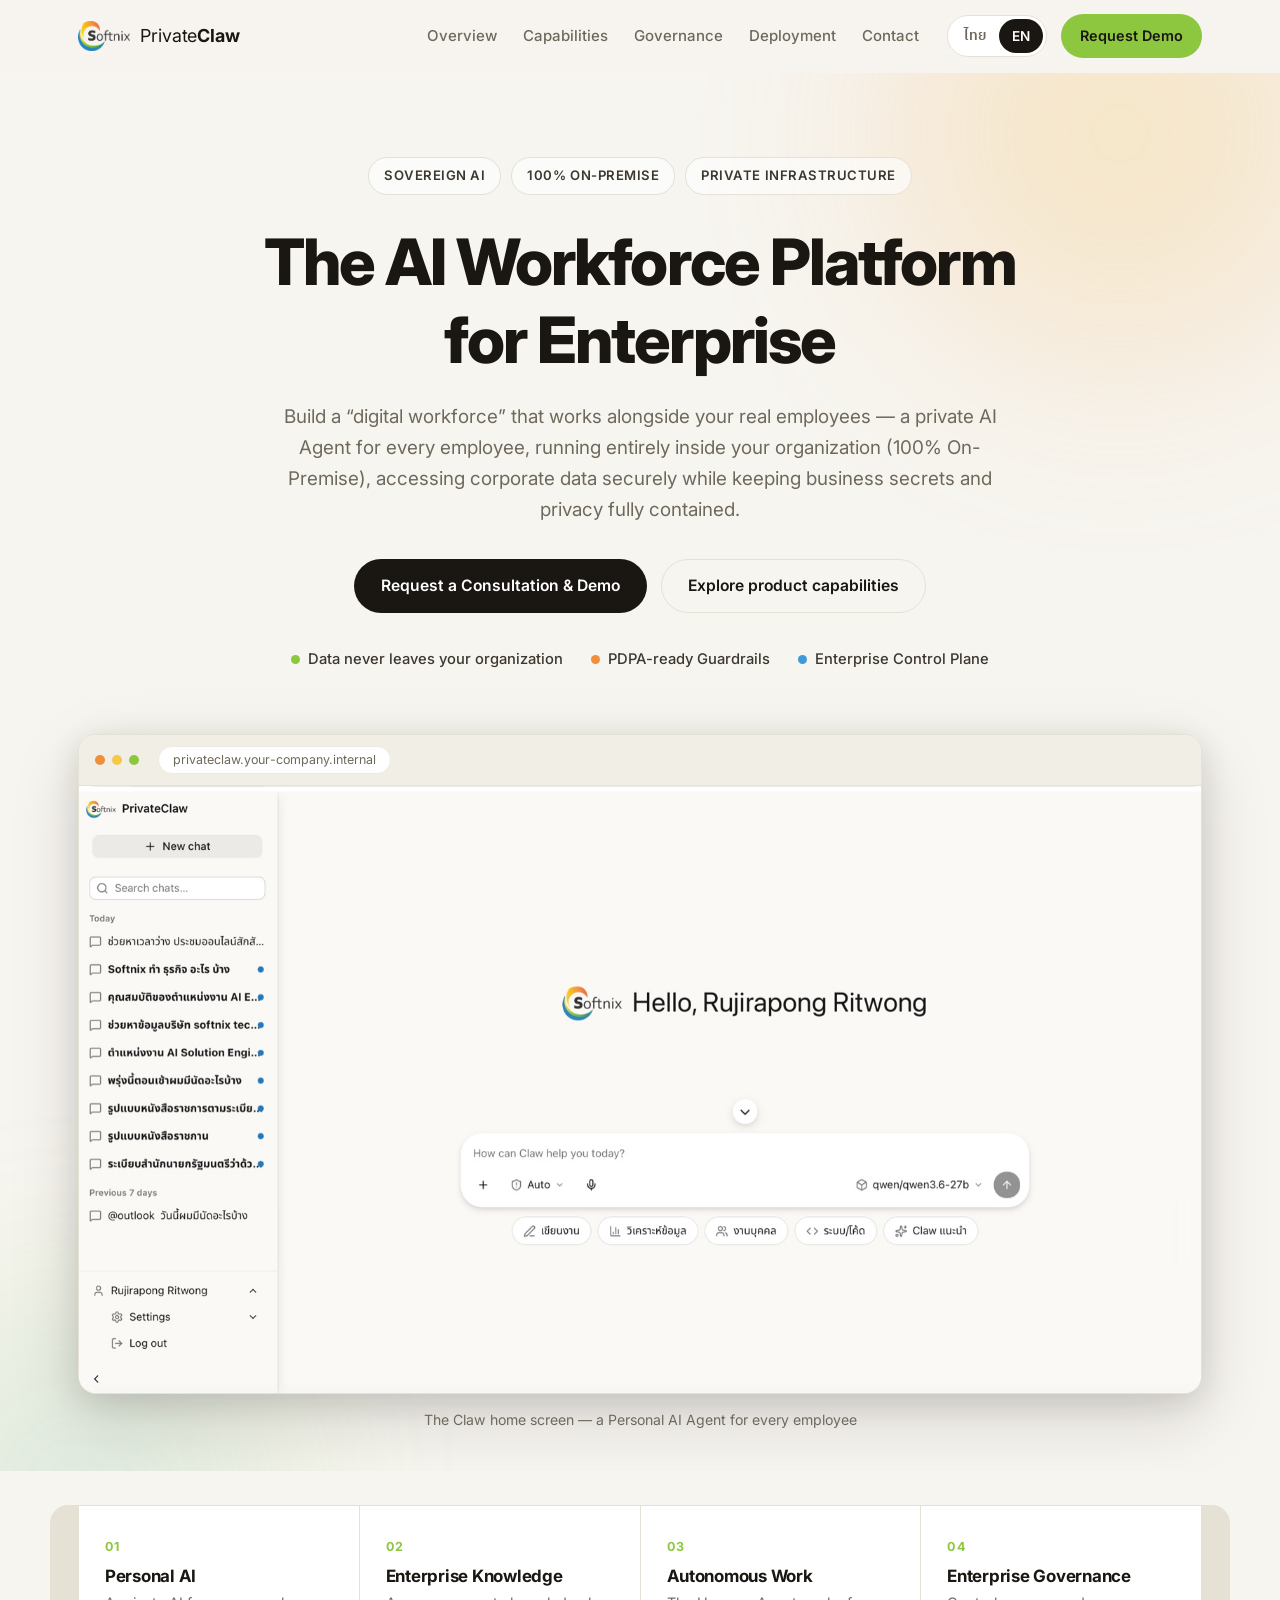
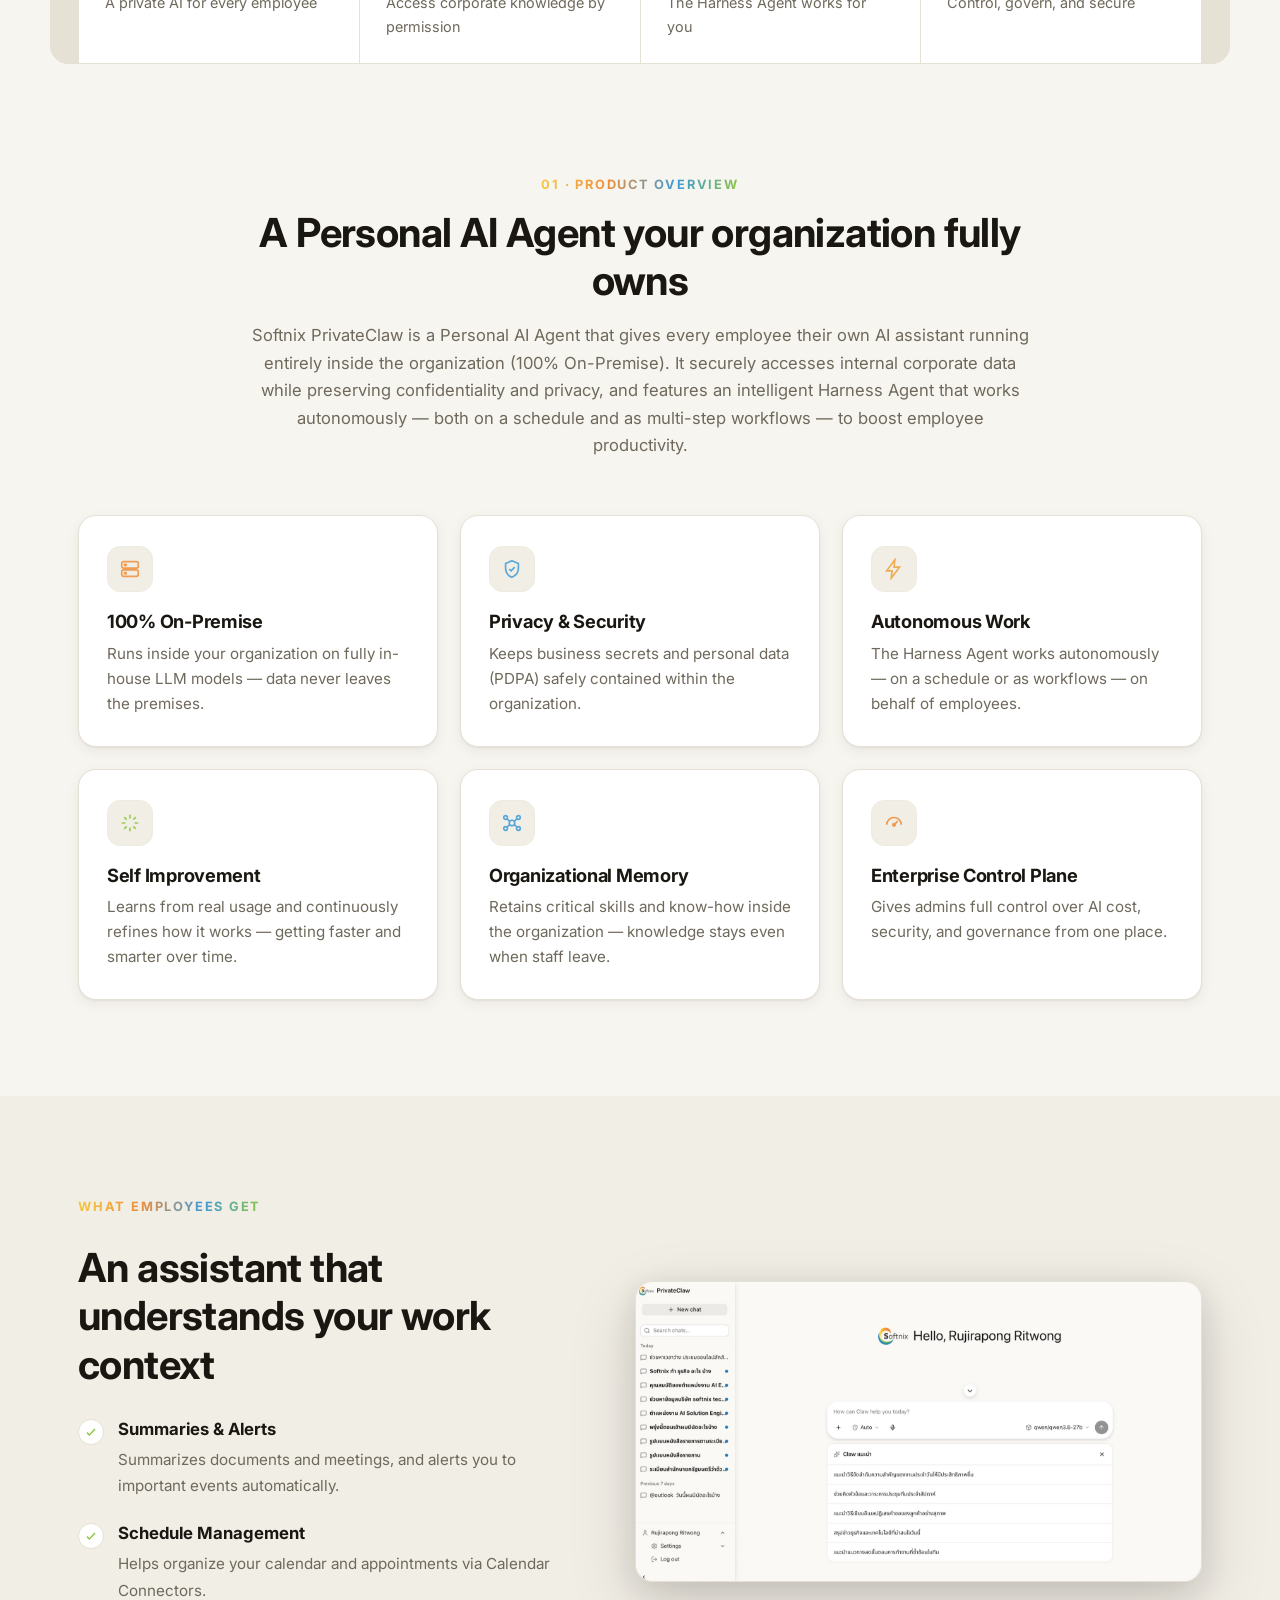
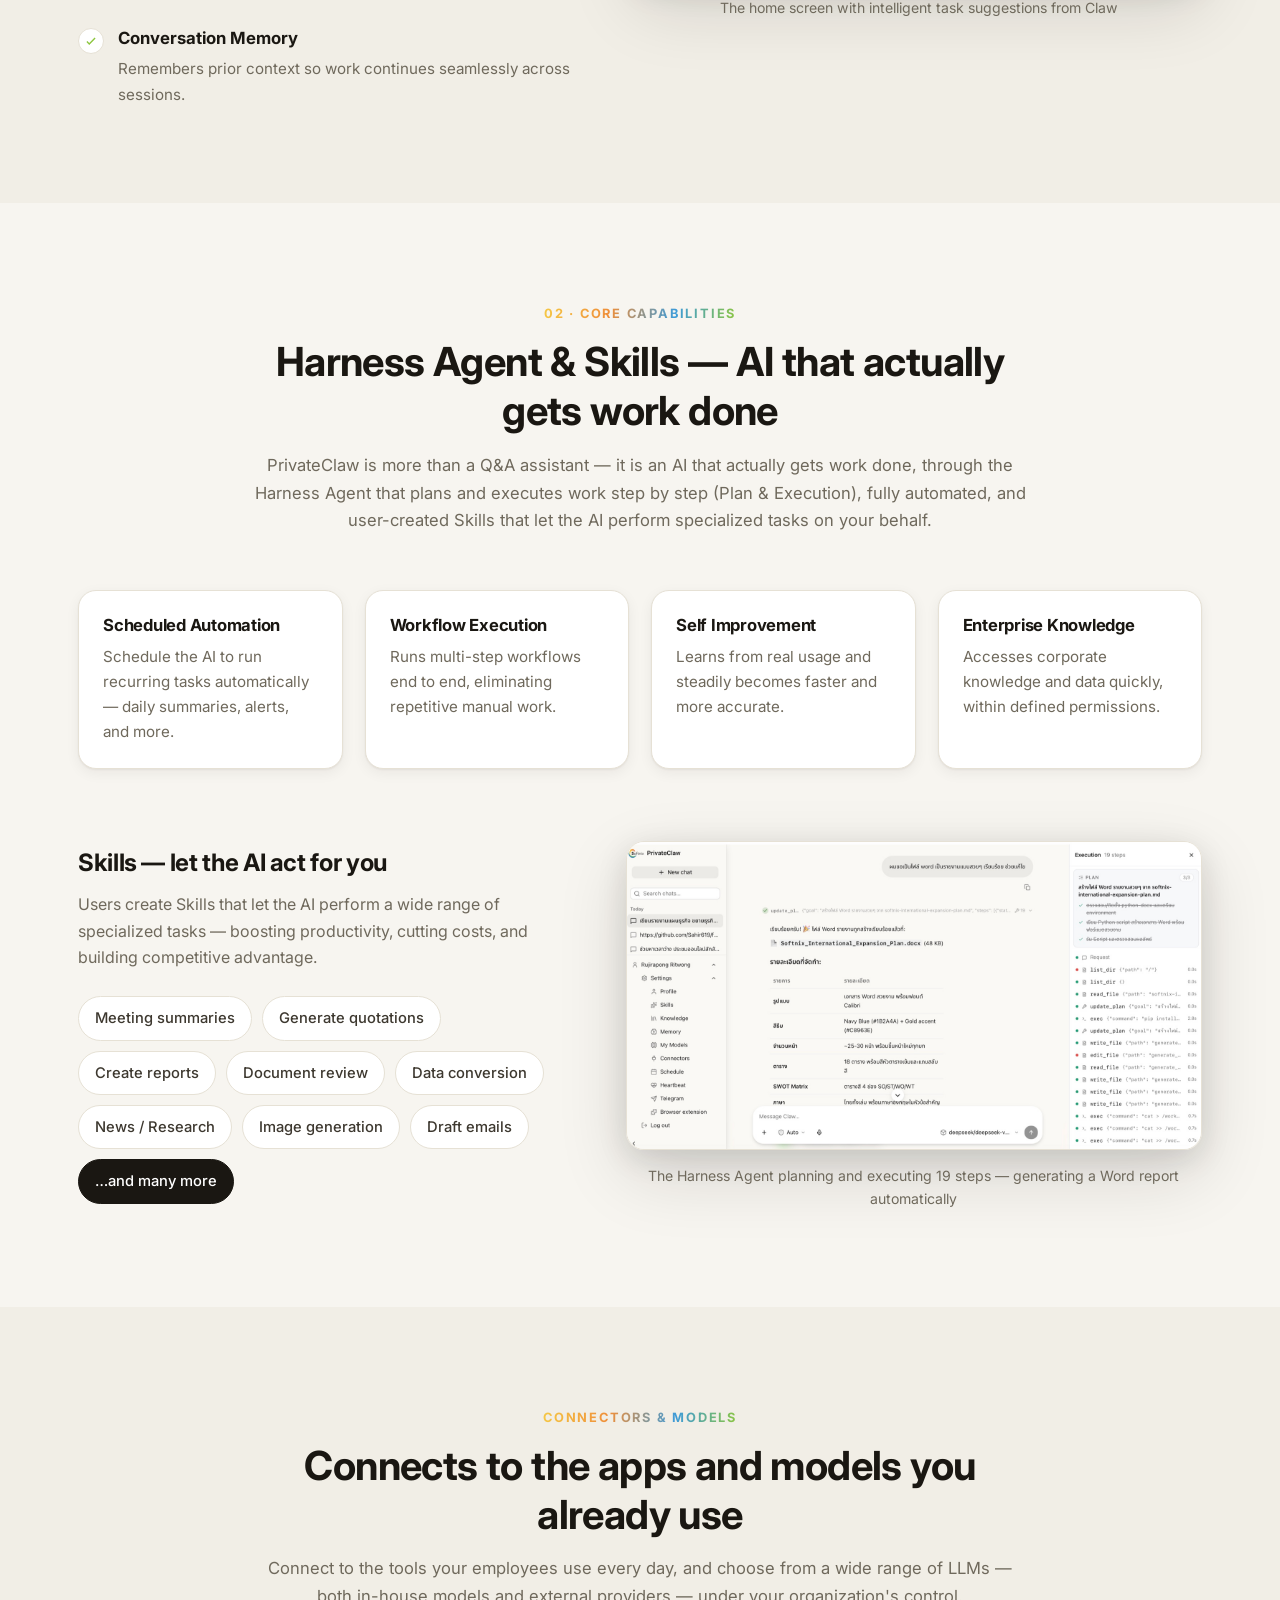
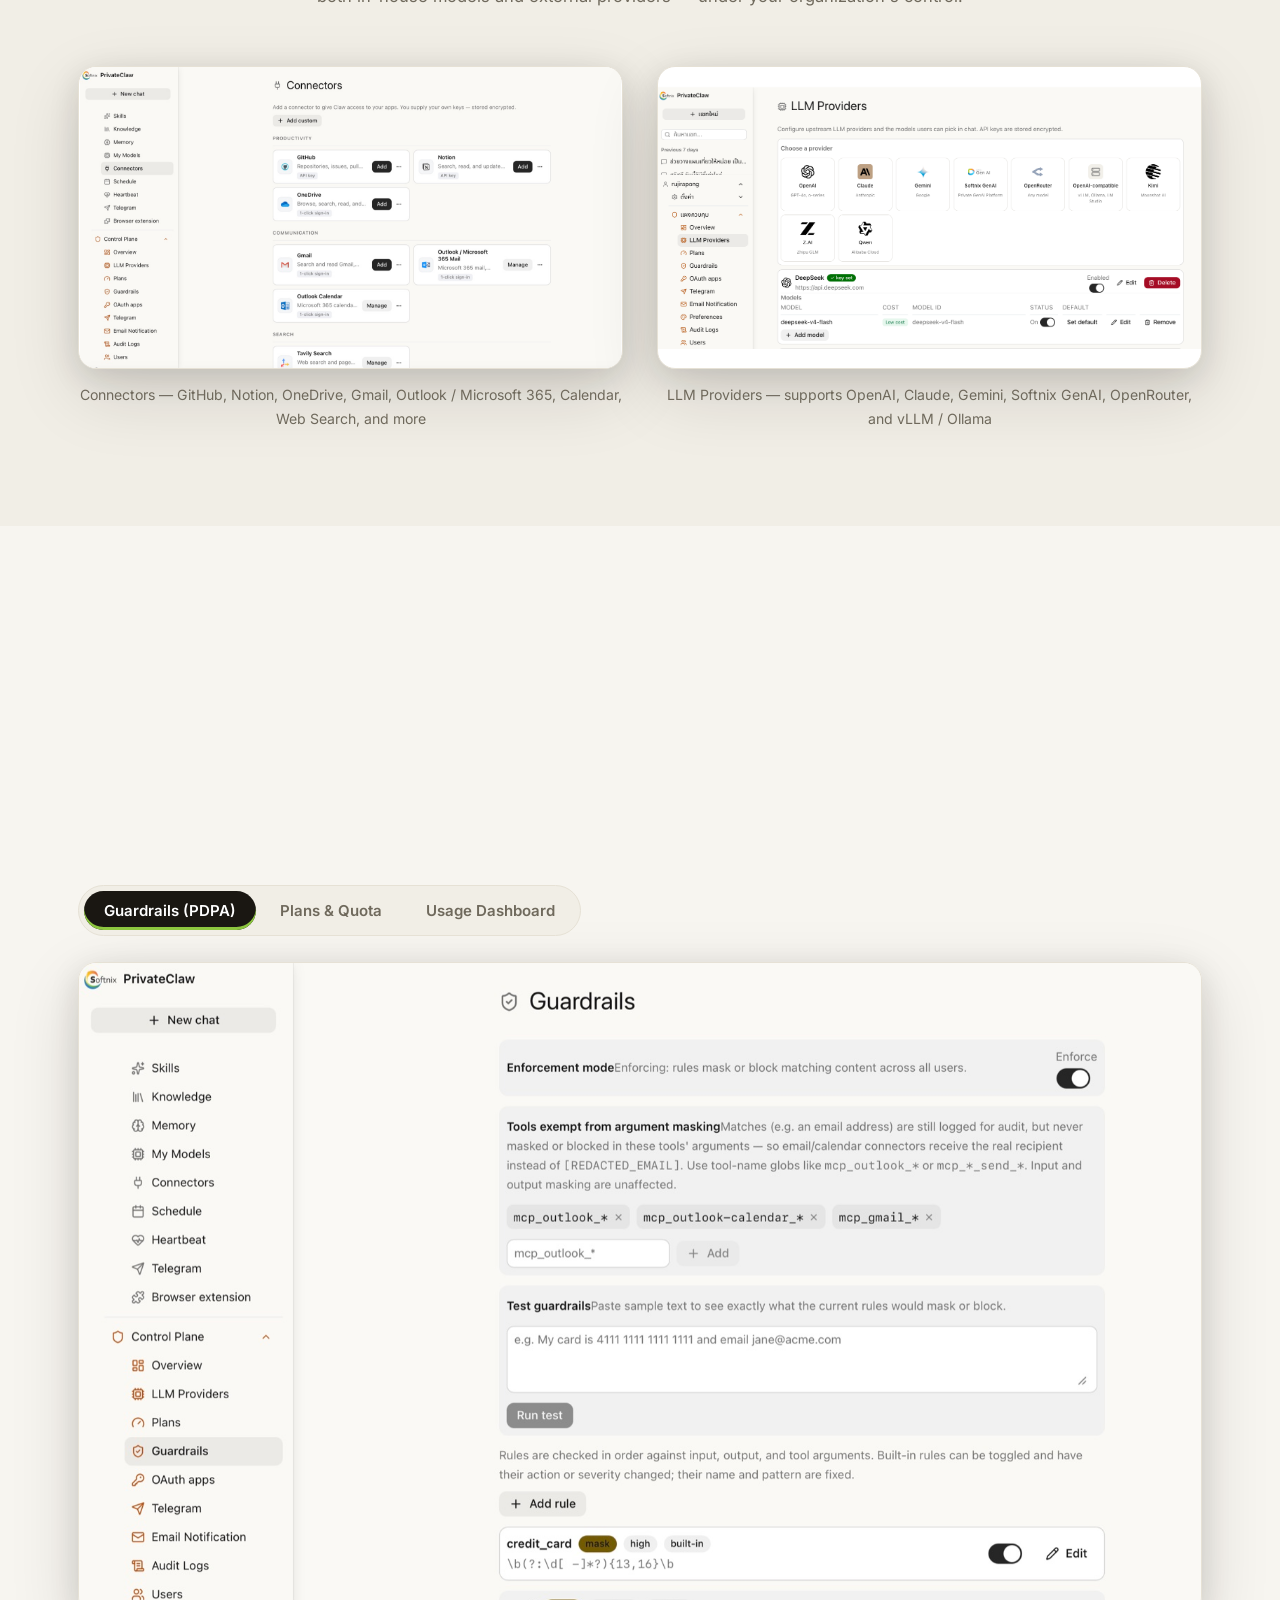
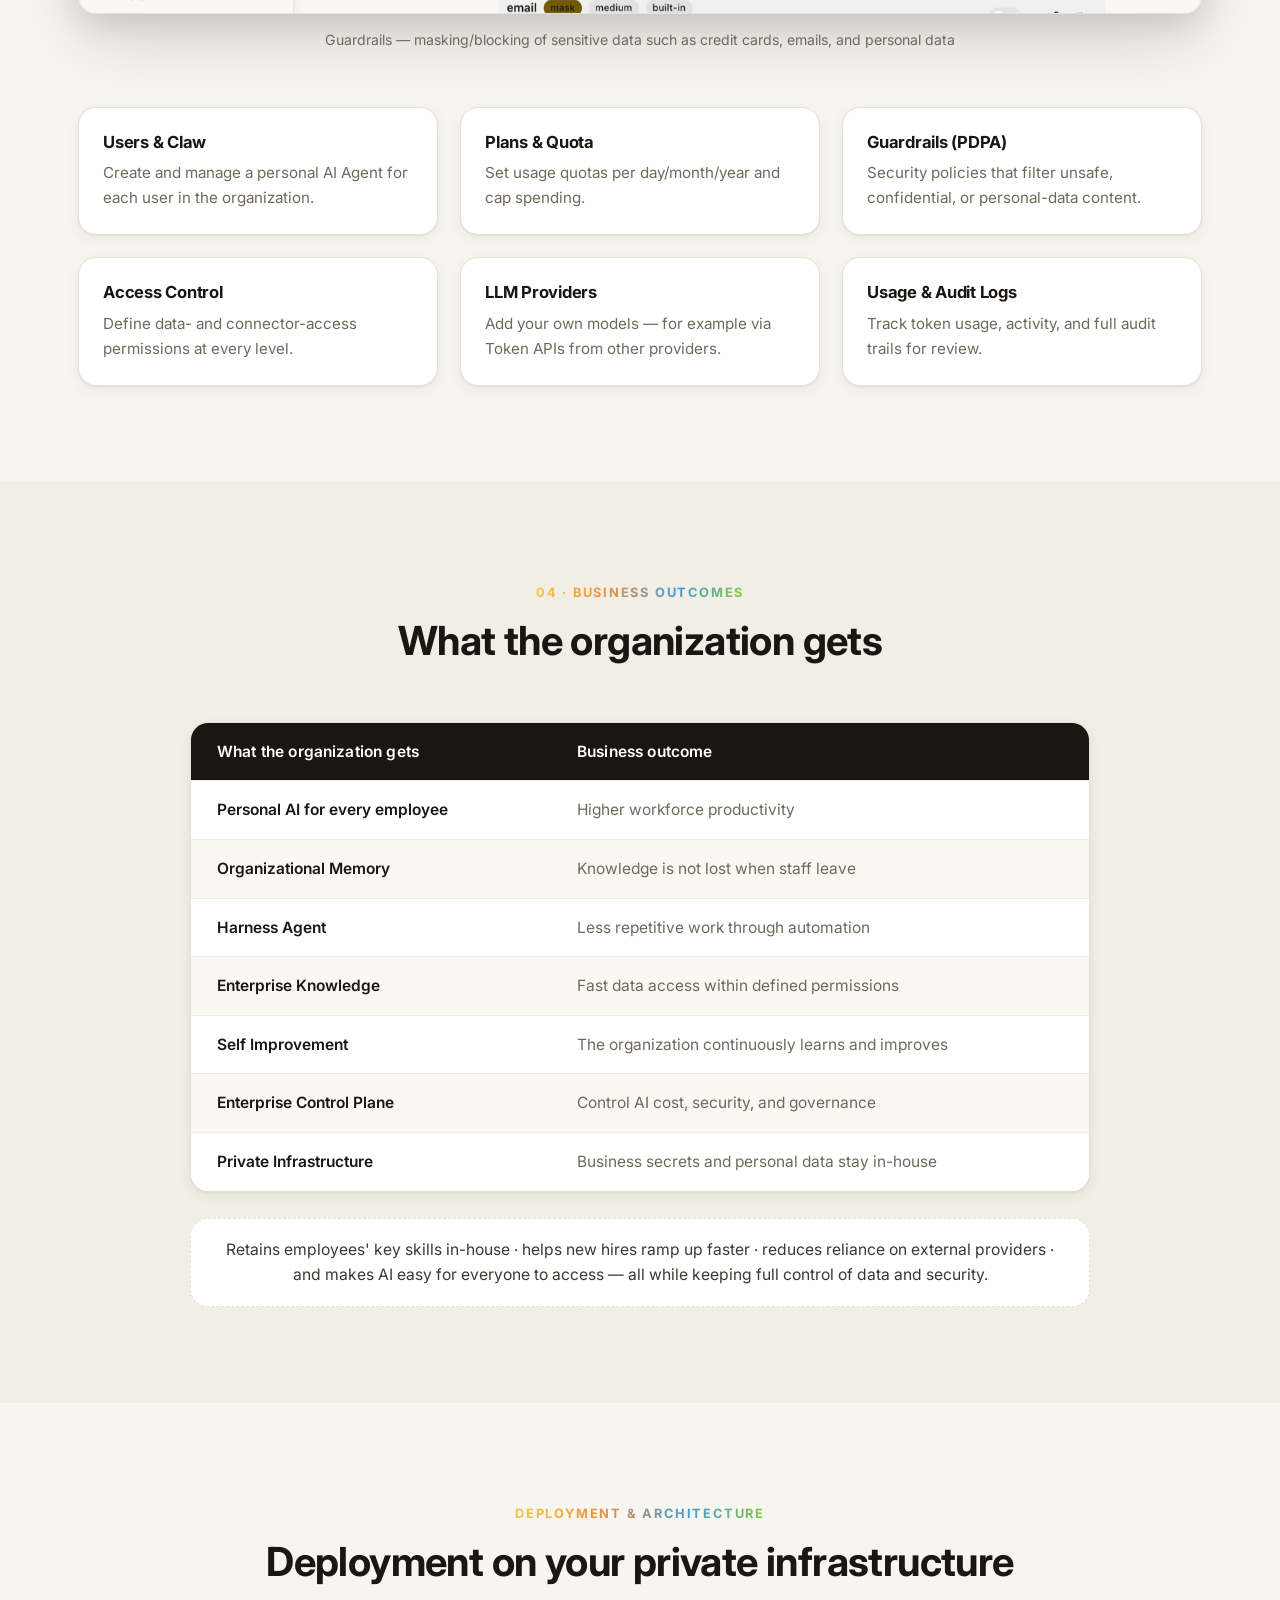
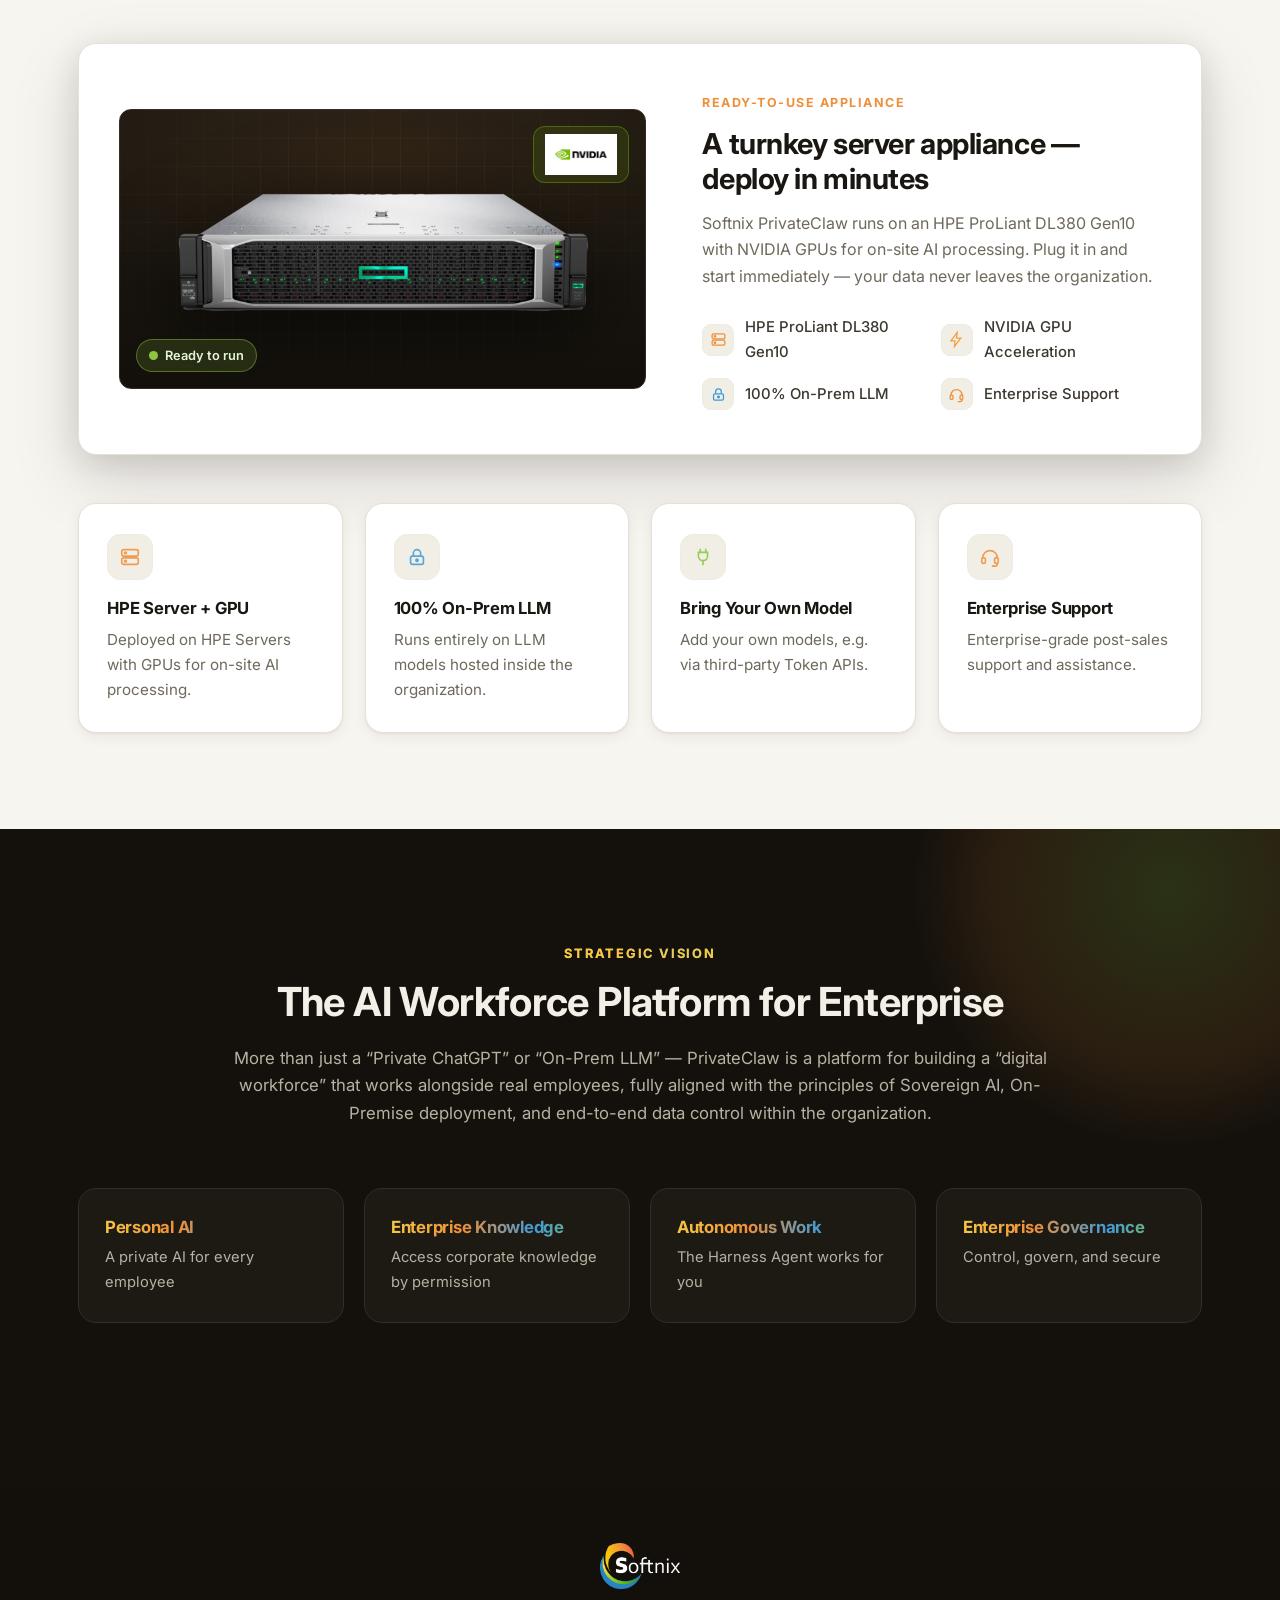
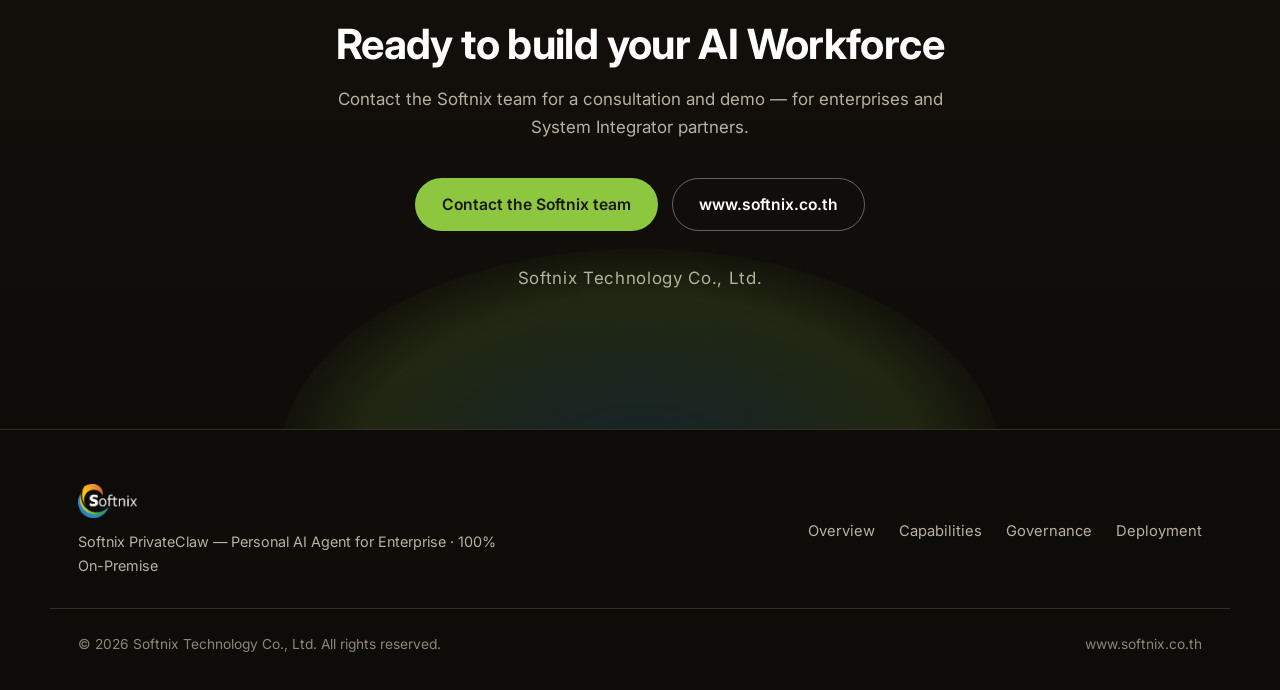
==== public/index.html @ 65a10c98 "Add HPE server + NVIDIA deployment showcase Add a ready-to-use appliance showcase to the Deployment " ====
<!DOCTYPE html>
<html lang="th">
<head>
  <meta charset="UTF-8" />
  <meta name="viewport" content="width=device-width, initial-scale=1.0" />
  <title>Softnix PrivateClaw — The AI Workforce Platform for Enterprise · 100% On-Premise</title>
  <meta name="description" content="Softnix PrivateClaw — Personal AI Agent for every employee, 100% On-Premise. Autonomous Harness Agent, Enterprise Knowledge, PDPA Guardrails and full Enterprise Control Plane." />
  <link rel="icon" type="image/png" href="assets/logo-softnix.png" />
  <link rel="preconnect" href="https://fonts.googleapis.com" />
  <link rel="preconnect" href="https://fonts.gstatic.com" crossorigin />
  <link href="https://fonts.googleapis.com/css2?family=IBM+Plex+Sans+Thai:wght@300;400;500;600;700&family=Inter:wght@300;400;500;600;700;800&display=swap" rel="stylesheet" />
  <link rel="stylesheet" href="styles.css" />
</head>
<body>

  <!-- ======================= NAV ======================= -->
  <header class="nav" id="nav">
    <div class="container nav__inner">
      <a class="nav__brand" href="#top" aria-label="Softnix PrivateClaw">
        <img src="assets/logo-softnix.png" alt="Softnix" class="nav__logo" />
        <span class="nav__product">Private<b>Claw</b></span>
      </a>
      <nav class="nav__links" id="navLinks">
        <a href="#overview" data-i18n="nav.overview">ภาพรวม</a>
        <a href="#capabilities" data-i18n="nav.capabilities">ความสามารถ</a>
        <a href="#governance" data-i18n="nav.governance">Governance</a>
        <a href="#deployment" data-i18n="nav.deployment">การติดตั้ง</a>
        <a href="#contact" data-i18n="nav.contact">ติดต่อเรา</a>
      </nav>
      <div class="nav__actions">
        <div class="lang-switch" role="group" aria-label="Language">
          <button class="lang-switch__btn is-active" data-lang="th" type="button">ไทย</button>
          <button class="lang-switch__btn" data-lang="en" type="button">EN</button>
        </div>
        <a href="#contact" class="btn btn--primary btn--sm" data-i18n="nav.cta">ขอ Demo</a>
        <button class="nav__burger" id="navBurger" aria-label="Menu" type="button">
          <span></span><span></span><span></span>
        </button>
      </div>
    </div>
  </header>

  <main id="top">

    <!-- ======================= HERO ======================= -->
    <section class="hero">
      <div class="hero__glow hero__glow--orange"></div>
      <div class="hero__glow hero__glow--blue"></div>
      <div class="container">
        <div class="hero__content reveal">
          <div class="chip-row">
            <span class="chip chip--outline" data-i18n="hero.chip1">Sovereign AI</span>
            <span class="chip chip--outline" data-i18n="hero.chip2">100% On-Premise</span>
            <span class="chip chip--outline" data-i18n="hero.chip3">Private Infrastructure</span>
          </div>
          <h1 class="hero__title" data-i18n="hero.title">The AI Workforce Platform <br />for Enterprise</h1>
          <p class="hero__subtitle" data-i18n="hero.subtitle">สร้าง “พนักงานดิจิทัล” ที่ทำงานร่วมกับพนักงานจริงในองค์กร — AI Agent ส่วนตัวสำหรับพนักงานทุกคน ทำงานภายในองค์กรแบบ 100% On-Premise เข้าถึงข้อมูลองค์กรอย่างปลอดภัย รักษาความลับของธุรกิจไว้ภายในองค์กรอย่างครบวงจร</p>
          <div class="hero__cta">
            <a href="#contact" class="btn btn--primary" data-i18n="hero.cta1">ขอคำปรึกษา &amp; Demo</a>
            <a href="#overview" class="btn btn--ghost" data-i18n="hero.cta2">ดูความสามารถของผลิตภัณฑ์</a>
          </div>
          <div class="hero__meta">
            <div class="hero__meta-item"><span class="dot dot--green"></span><span data-i18n="hero.meta1">ข้อมูลไม่ออกนอกองค์กร</span></div>
            <div class="hero__meta-item"><span class="dot dot--orange"></span><span data-i18n="hero.meta2">Guardrails รองรับ PDPA</span></div>
            <div class="hero__meta-item"><span class="dot dot--blue"></span><span data-i18n="hero.meta3">Enterprise Control Plane</span></div>
          </div>
        </div>
        <div class="hero__visual reveal">
          <div class="browser-frame">
            <div class="browser-frame__bar">
              <span class="browser-frame__dot"></span><span class="browser-frame__dot"></span><span class="browser-frame__dot"></span>
              <span class="browser-frame__url">privateclaw.your-company.internal</span>
            </div>
            <img src="assets/screen-home.jpg" alt="Softnix PrivateClaw — Personal AI Agent home screen" class="browser-frame__img" data-lightbox />
          </div>
          <p class="hero__caption" data-i18n="hero.caption">หน้าเริ่มต้นใช้งานของ Claw — Personal AI Agent ของพนักงานทุกคน</p>
        </div>
      </div>
    </section>

    <!-- ======================= PILLARS STRIP ======================= -->
    <section class="pillars">
      <div class="container pillars__grid">
        <div class="pillar reveal">
          <span class="pillar__num">01</span>
          <h3 data-i18n="pillars.1.t">Personal AI</h3>
          <p data-i18n="pillars.1.d">AI ส่วนตัวของพนักงานทุกคน</p>
        </div>
        <div class="pillar reveal">
          <span class="pillar__num">02</span>
          <h3 data-i18n="pillars.2.t">Enterprise Knowledge</h3>
          <p data-i18n="pillars.2.d">เข้าถึงความรู้องค์กรตามสิทธิ์</p>
        </div>
        <div class="pillar reveal">
          <span class="pillar__num">03</span>
          <h3 data-i18n="pillars.3.t">Autonomous Work</h3>
          <p data-i18n="pillars.3.d">Harness Agent ลงมือทำงานแทน</p>
        </div>
        <div class="pillar reveal">
          <span class="pillar__num">04</span>
          <h3 data-i18n="pillars.4.t">Enterprise Governance</h3>
          <p data-i18n="pillars.4.d">ควบคุม กำกับดูแล ปลอดภัย</p>
        </div>
      </div>
    </section>

    <!-- ======================= OVERVIEW / WHY ======================= -->
    <section class="section" id="overview">
      <div class="container">
        <div class="section__head reveal">
          <span class="section__eyebrow" data-i18n="overview.eyebrow">01 · ภาพรวมผลิตภัณฑ์</span>
          <h2 data-i18n="overview.title">Personal AI Agent ที่องค์กรเป็นเจ้าของ 100%</h2>
          <p data-i18n="overview.lead">Softnix PrivateClaw ให้ผู้ใช้งานทุกคนมี AI Agent ส่วนตัวที่ทำงานภายในองค์กรแบบ On-Premise เข้าถึงข้อมูลภายในอย่างปลอดภัย พร้อม Harness Agent อัจฉริยะที่ทำงานอัตโนมัติทั้งแบบตั้งเวลาและแบบ Workflow</p>
        </div>
        <div class="grid grid--3">
          <article class="card reveal">
            <div class="card__icon" data-icon="server"></div>
            <h3 data-i18n="overview.f1.t">100% On-Premise</h3>
            <p data-i18n="overview.f1.d">ทำงานภายในองค์กรด้วย LLM Model ที่อยู่ภายในทั้งหมด ข้อมูลไม่ออกนอกองค์กร</p>
          </article>
          <article class="card reveal">
            <div class="card__icon" data-icon="shield"></div>
            <h3 data-i18n="overview.f2.t">Privacy &amp; Security</h3>
            <p data-i18n="overview.f2.d">รักษาความลับข้อมูลธุรกิจและข้อมูลส่วนบุคคล (PDPA) ให้อยู่ภายในองค์กร</p>
          </article>
          <article class="card reveal">
            <div class="card__icon" data-icon="bolt"></div>
            <h3 data-i18n="overview.f3.t">Autonomous Work</h3>
            <p data-i18n="overview.f3.d">Harness Agent ทำงานอัตโนมัติ ตั้งเวลาหรือทำงานแบบ Workflow แทนพนักงาน</p>
          </article>
          <article class="card reveal">
            <div class="card__icon" data-icon="spark"></div>
            <h3 data-i18n="overview.f4.t">Self Improvement</h3>
            <p data-i18n="overview.f4.d">เรียนรู้จากการใช้งานของผู้ใช้ นำมาปรับวิธีการทำงานให้เร็วและฉลาดขึ้นต่อเนื่อง</p>
          </article>
          <article class="card reveal">
            <div class="card__icon" data-icon="brain"></div>
            <h3 data-i18n="overview.f5.t">Organizational Memory</h3>
            <p data-i18n="overview.f5.d">เก็บทักษะและความรู้สำคัญไว้ในองค์กร ความรู้ไม่สูญหายเมื่อพนักงานลาออก</p>
          </article>
          <article class="card reveal">
            <div class="card__icon" data-icon="gauge"></div>
            <h3 data-i18n="overview.f6.t">Enterprise Control Plane</h3>
            <p data-i18n="overview.f6.d">ผู้ดูแลระบบควบคุม AI ได้ทั้งต้นทุน ความปลอดภัย และการกำกับดูแล</p>
          </article>
        </div>
      </div>
    </section>

    <!-- ======================= EMPLOYEE BENEFITS ======================= -->
    <section class="section section--alt">
      <div class="container split">
        <div class="split__text reveal">
          <span class="section__eyebrow" data-i18n="employee.eyebrow">สิ่งที่พนักงานได้รับ</span>
          <h2 data-i18n="employee.title">ผู้ช่วยที่เข้าใจบริบทงานของคุณ</h2>
          <ul class="check-list">
            <li>
              <strong data-i18n="employee.b1.t">สรุปข้อมูล &amp; แจ้งเตือน</strong>
              <span data-i18n="employee.b1.d">สรุปเอกสาร/การประชุม และแจ้งเตือนเหตุการณ์สำคัญให้อัตโนมัติ</span>
            </li>
            <li>
              <strong data-i18n="employee.b2.t">จัดการนัดหมาย</strong>
              <span data-i18n="employee.b2.d">ช่วยจัดตารางงานและนัดหมายผ่าน Calendar Connector</span>
            </li>
            <li>
              <strong data-i18n="employee.b3.t">จดจำการสนทนา (Memory)</strong>
              <span data-i18n="employee.b3.d">จดจำบริบทการทำงานเดิม ต่อยอดงานได้ต่อเนื่อง</span>
            </li>
          </ul>
        </div>
        <div class="split__visual reveal">
          <div class="shot">
            <img src="assets/screen-suggest.jpg" alt="Claw intelligent task suggestions" data-lightbox />
            <p class="shot__caption" data-i18n="employee.caption">หน้าเริ่มต้นใช้งาน พร้อมคำแนะนำงานอัจฉริยะจาก Claw</p>
          </div>
        </div>
      </div>
    </section>

    <!-- ======================= CAPABILITIES: HARNESS + SKILLS ======================= -->
    <section class="section" id="capabilities">
      <div class="container">
        <div class="section__head reveal">
          <span class="section__eyebrow" data-i18n="capabilities.eyebrow">02 · ความสามารถหลัก</span>
          <h2 data-i18n="capabilities.title">Harness Agent &amp; Skills — AI ที่ลงมือทำงานจริง</h2>
          <p data-i18n="capabilities.lead">PrivateClaw ไม่ใช่แค่ผู้ช่วยตอบคำถาม แต่เป็น AI ที่ลงมือทำงานแทนได้จริง ผ่าน Harness Agent ที่วางแผนและลงมือทำงานเป็นขั้นตอน (Plan &amp; Execution) แบบอัตโนมัติ และ Skill ที่ผู้ใช้สร้างเองเพื่อให้ AI ดำเนินการงานเฉพาะทางแทน</p>
        </div>
        <div class="grid grid--4">
          <article class="card card--mini reveal">
            <h4 data-i18n="capabilities.h1.t">Scheduled Automation</h4>
            <p data-i18n="capabilities.h1.d">ตั้งเวลาให้ AI ทำงานประจำอัตโนมัติ เช่น สรุปงานรายวัน แจ้งเตือน</p>
          </article>
          <article class="card card--mini reveal">
            <h4 data-i18n="capabilities.h2.t">Workflow Execution</h4>
            <p data-i18n="capabilities.h2.d">ทำงานหลายขั้นตอนต่อเนื่องเป็น Workflow ลดงานซ้ำซ้อนของพนักงาน</p>
          </article>
          <article class="card card--mini reveal">
            <h4 data-i18n="capabilities.h3.t">Self Improvement</h4>
            <p data-i18n="capabilities.h3.d">เรียนรู้จากการใช้งานจริง ปรับวิธีทำงานให้เร็วและแม่นยำขึ้นเรื่อย ๆ</p>
          </article>
          <article class="card card--mini reveal">
            <h4 data-i18n="capabilities.h4.t">Enterprise Knowledge</h4>
            <p data-i18n="capabilities.h4.d">เข้าถึงคลังความรู้และข้อมูลองค์กรได้รวดเร็วภายใต้สิทธิ์ที่กำหนด</p>
          </article>
        </div>

        <div class="split split--reverse capabilities__demo">
          <div class="split__text reveal">
            <h3 data-i18n="capabilities.skillsTitle">Skills — ให้ AI ดำเนินการแทน</h3>
            <p data-i18n="capabilities.skillsLead">ผู้ใช้สร้าง Skill เพื่อให้ AI ทำงานเฉพาะทางแทนได้หลากหลาย ช่วยเพิ่มประสิทธิภาพ ลดต้นทุน และสร้างความได้เปรียบเชิงแข่งขัน</p>
            <div class="tag-cloud">
              <span class="tag" data-i18n="capabilities.tag1">สรุปการประชุม</span>
              <span class="tag" data-i18n="capabilities.tag2">สร้างใบเสนอราคา</span>
              <span class="tag" data-i18n="capabilities.tag3">สร้างรายงาน</span>
              <span class="tag" data-i18n="capabilities.tag4">ตรวจสอบเอกสาร</span>
              <span class="tag" data-i18n="capabilities.tag5">แปลงรูปแบบข้อมูล</span>
              <span class="tag" data-i18n="capabilities.tag6">หาข่าว / Research</span>
              <span class="tag" data-i18n="capabilities.tag7">สร้างรูปภาพ</span>
              <span class="tag" data-i18n="capabilities.tag8">เขียนอีเมล</span>
              <span class="tag tag--more" data-i18n="capabilities.tag9">และอื่น ๆ อีกมากมาย</span>
            </div>
          </div>
          <div class="split__visual reveal">
            <div class="shot">
              <img src="assets/screen-harness.jpg" alt="Harness Agent executing a multi-step plan" data-lightbox />
              <p class="shot__caption" data-i18n="capabilities.caption">Harness Agent วางแผนและลงมือทำงาน 19 ขั้นตอน — สร้างเอกสาร Word อัตโนมัติ</p>
            </div>
          </div>
        </div>
      </div>
    </section>

    <!-- ======================= CONNECTORS & MODELS ======================= -->
    <section class="section section--alt">
      <div class="container">
        <div class="section__head reveal">
          <span class="section__eyebrow" data-i18n="connect.eyebrow">Connectors &amp; Models</span>
          <h2 data-i18n="connect.title">เชื่อมต่อแอปและโมเดลที่องค์กรใช้อยู่แล้ว</h2>
          <p data-i18n="connect.lead">เชื่อมต่อกับเครื่องมือที่พนักงานใช้ทุกวัน และเลือกใช้ LLM ได้หลากหลาย — ทั้งโมเดลภายในองค์กรและผู้ให้บริการภายนอก ภายใต้การควบคุมขององค์กร</p>
        </div>
        <div class="duo">
          <div class="shot reveal">
            <img src="assets/screen-connectors.jpg" alt="Connectors — GitHub, Notion, OneDrive, Gmail, Outlook, Tavily" data-lightbox />
            <p class="shot__caption" data-i18n="connect.caption1">Connectors — GitHub, Notion, OneDrive, Gmail, Outlook / Microsoft 365, Calendar, Web Search และอื่น ๆ</p>
          </div>
          <div class="shot reveal">
            <img src="assets/LLM_Providers.png" alt="LLM Providers — OpenAI, Claude, Gemini, Softnix GenAI, OpenRouter, vLLM/Ollama" data-lightbox />
            <p class="shot__caption" data-i18n="connect.caption2">LLM Providers — รองรับ OpenAI, Claude, Gemini, Softnix GenAI, OpenRouter และ vLLM / Ollama</p>
          </div>
        </div>
      </div>
    </section>

    <!-- ======================= GOVERNANCE / CONTROL PLANE ======================= -->
    <section class="section" id="governance">
      <div class="container">
        <div class="section__head reveal">
          <span class="section__eyebrow" data-i18n="gov.eyebrow">03 · Enterprise Control Plane &amp; Governance</span>
          <h2 data-i18n="gov.title">ควบคุม AI ทั้งองค์กรจากศูนย์กลาง</h2>
          <p data-i18n="gov.lead">ผู้ดูแลระบบสร้าง User Claw (Personal AI Agent) ให้ผู้ใช้แต่ละคน กำหนดนโยบายการใช้งาน สิทธิ์การเข้าถึงข้อมูล และควบคุมความปลอดภัยได้จากศูนย์กลาง</p>
        </div>

        <div class="tabs reveal" id="govTabs">
          <div class="tabs__bar" role="tablist">
            <button class="tabs__btn is-active" role="tab" data-tab="guardrails" type="button" data-i18n="gov.tab1">Guardrails (PDPA)</button>
            <button class="tabs__btn" role="tab" data-tab="plans" type="button" data-i18n="gov.tab2">Plans &amp; Quota</button>
            <button class="tabs__btn" role="tab" data-tab="tokens" type="button" data-i18n="gov.tab3">Usage Dashboard</button>
          </div>
          <div class="tabs__panel is-active" data-panel="guardrails">
            <div class="shot">
              <img src="assets/screen-guardrails.jpg" alt="Guardrails — masking and blocking sensitive data" data-lightbox />
              <p class="shot__caption" data-i18n="gov.caption1">Guardrails — masking/blocking ข้อมูลอ่อนไหว เช่น บัตรเครดิต อีเมล และข้อมูลส่วนบุคคล</p>
            </div>
          </div>
          <div class="tabs__panel" data-panel="plans">
            <div class="shot">
              <img src="assets/screen-plans.jpg" alt="Plan ladder — usage quotas per plan" data-lightbox />
              <p class="shot__caption" data-i18n="gov.caption2">Plan Ladder — กำหนดเพดานข้อความ/รูปภาพ/ความถี่ ต่อแผนการใช้งาน</p>
            </div>
          </div>
          <div class="tabs__panel" data-panel="tokens">
            <div class="shot">
              <img src="assets/screen-tokens.jpg" alt="Token usage dashboard by user, model and provider" data-lightbox />
              <p class="shot__caption" data-i18n="gov.caption3">Dashboard วิเคราะห์การใช้ Token รายผู้ใช้ / โมเดล / ผู้ให้บริการ</p>
            </div>
          </div>
        </div>

        <div class="grid grid--3 gov__grid">
          <article class="card card--mini reveal">
            <h4 data-i18n="gov.f1.t">Users &amp; Claw</h4>
            <p data-i18n="gov.f1.d">สร้างและจัดการ AI Agent ส่วนตัวให้ผู้ใช้แต่ละคนในองค์กร</p>
          </article>
          <article class="card card--mini reveal">
            <h4 data-i18n="gov.f2.t">Plans &amp; Quota</h4>
            <p data-i18n="gov.f2.d">กำหนดโควต้าการใช้งานต่อวัน/เดือน/ปี และเพดานค่าใช้จ่าย</p>
          </article>
          <article class="card card--mini reveal">
            <h4 data-i18n="gov.f3.t">Guardrails (PDPA)</h4>
            <p data-i18n="gov.f3.d">นโยบายความปลอดภัย กรองเนื้อหาไม่เหมาะสม/ความลับ/ข้อมูลส่วนบุคคล</p>
          </article>
          <article class="card card--mini reveal">
            <h4 data-i18n="gov.f4.t">Access Control</h4>
            <p data-i18n="gov.f4.d">กำหนดสิทธิ์การเข้าถึงข้อมูลและ Connector ในแต่ละระดับ</p>
          </article>
          <article class="card card--mini reveal">
            <h4 data-i18n="gov.f5.t">LLM Providers</h4>
            <p data-i18n="gov.f5.d">เพิ่มโมเดลของตัวเองได้ เช่น ผ่าน Token API จากผู้ให้บริการอื่น</p>
          </article>
          <article class="card card--mini reveal">
            <h4 data-i18n="gov.f6.t">Usage &amp; Audit Logs</h4>
            <p data-i18n="gov.f6.d">ติดตามการใช้ Token, กิจกรรม และบันทึกการตรวจสอบย้อนหลัง</p>
          </article>
        </div>
      </div>
    </section>

    <!-- ======================= BUSINESS OUTCOMES ======================= -->
    <section class="section section--alt">
      <div class="container">
        <div class="section__head reveal">
          <span class="section__eyebrow" data-i18n="outcomes.eyebrow">04 · ผลลัพธ์ทางธุรกิจ</span>
          <h2 data-i18n="outcomes.title">สิ่งที่องค์กรได้รับ</h2>
        </div>
        <div class="table-wrap reveal">
          <table class="table">
            <thead>
              <tr>
                <th data-i18n="outcomes.th1">สิ่งที่องค์กรได้รับ</th>
                <th data-i18n="outcomes.th2">ผลลัพธ์ทางธุรกิจ</th>
              </tr>
            </thead>
            <tbody>
              <tr><td data-i18n="outcomes.r1a">Personal AI สำหรับพนักงานทุกคน</td><td data-i18n="outcomes.r1b">เพิ่มประสิทธิภาพการทำงาน</td></tr>
              <tr><td data-i18n="outcomes.r2a">Organizational Memory</td><td data-i18n="outcomes.r2b">ความรู้ไม่สูญหายเมื่อพนักงานลาออก</td></tr>
              <tr><td data-i18n="outcomes.r3a">Harness Agent</td><td data-i18n="outcomes.r3b">ลดงานซ้ำและทำงานอัตโนมัติ</td></tr>
              <tr><td data-i18n="outcomes.r4a">Enterprise Knowledge</td><td data-i18n="outcomes.r4b">เข้าถึงข้อมูลได้รวดเร็วภายใต้สิทธิ์ที่กำหนด</td></tr>
              <tr><td data-i18n="outcomes.r5a">Self Improvement</td><td data-i18n="outcomes.r5b">องค์กรเรียนรู้และพัฒนาวิธีทำงานอย่างต่อเนื่อง</td></tr>
              <tr><td data-i18n="outcomes.r6a">Enterprise Control Plane</td><td data-i18n="outcomes.r6b">ควบคุม AI ได้ทั้งต้นทุน ความปลอดภัย และการกำกับดูแล</td></tr>
              <tr><td data-i18n="outcomes.r7a">Private Infrastructure</td><td data-i18n="outcomes.r7b">รักษาความลับทางธุรกิจและข้อมูลส่วนบุคคลภายในองค์กร</td></tr>
            </tbody>
          </table>
        </div>
        <p class="result-note reveal" data-i18n="outcomes.note">รักษาทักษะสำคัญของพนักงานให้อยู่ในองค์กร · ช่วยพนักงานใหม่เรียนรู้งานได้เร็ว · ลดการพึ่งพาผู้ให้บริการภายนอก · และสนับสนุนให้คนในองค์กรเข้าถึงเทคโนโลยี AI ได้ง่าย โดยยังควบคุมข้อมูลและความปลอดภัยได้เต็มที่</p>
      </div>
    </section>

    <!-- ======================= DEPLOYMENT ======================= -->
    <section class="section" id="deployment">
      <div class="container">
        <div class="section__head reveal">
          <span class="section__eyebrow" data-i18n="deploy.eyebrow">การติดตั้ง &amp; สถาปัตยกรรม</span>
          <h2 data-i18n="deploy.title">Deployment บน Private Infrastructure ของคุณ</h2>
        </div>

        <!-- Appliance showcase: HPE Server + NVIDIA GPU -->
        <div class="appliance reveal">
          <div class="appliance__rack">
            <div class="appliance__grid-deco"></div>
            <img src="assets/hpe-dl380.png" alt="HPE ProLiant DL380 Gen10 server" class="appliance__server" />
            <span class="appliance__badge">
              <img src="assets/nvidia-logo.png" alt="NVIDIA" class="appliance__nvidia" />
            </span>
            <span class="appliance__tag appliance__tag--live"><span class="dot dot--green"></span><span data-i18n="deploy.appliance.live">พร้อมใช้งาน</span></span>
          </div>
          <div class="appliance__text">
            <span class="appliance__kicker" data-i18n="deploy.appliance.kicker">Ready-to-Use Appliance</span>
            <h3 data-i18n="deploy.appliance.title">ตู้ Server พร้อมใช้ — Deploy ได้ทันที</h3>
            <p data-i18n="deploy.appliance.lead">Softnix PrivateClaw ติดตั้งบน HPE ProLiant DL380 Gen10 พร้อม NVIDIA GPU เพื่อประมวลผล AI ภายในองค์กร เสียบใช้งานได้ทันที ข้อมูลไม่ออกนอกองค์กร</p>
            <ul class="appliance__specs">
              <li><span class="spec__icon" data-icon="server"></span><span data-i18n="deploy.spec1">HPE ProLiant DL380 Gen10</span></li>
              <li><span class="spec__icon" data-icon="bolt"></span><span data-i18n="deploy.spec2">NVIDIA GPU Acceleration</span></li>
              <li><span class="spec__icon" data-icon="lock"></span><span data-i18n="deploy.spec3">100% On-Prem LLM</span></li>
              <li><span class="spec__icon" data-icon="headset"></span><span data-i18n="deploy.spec4">Enterprise Support</span></li>
            </ul>
          </div>
        </div>

        <div class="grid grid--4">
          <article class="card reveal">
            <div class="card__icon" data-icon="server"></div>
            <h4 data-i18n="deploy.d1.t">HPE Server + GPU</h4>
            <p data-i18n="deploy.d1.d">ติดตั้งบน HPE Server ที่มี GPU ประมวลผล AI ภายในองค์กร</p>
          </article>
          <article class="card reveal">
            <div class="card__icon" data-icon="lock"></div>
            <h4 data-i18n="deploy.d2.t">100% On-Prem LLM</h4>
            <p data-i18n="deploy.d2.d">ทำงานด้วย LLM Model ที่อยู่ภายในองค์กรทั้งหมด</p>
          </article>
          <article class="card reveal">
            <div class="card__icon" data-icon="plug"></div>
            <h4 data-i18n="deploy.d3.t">Bring Your Own Model</h4>
            <p data-i18n="deploy.d3.d">เพิ่มโมเดลของตัวเองได้ เช่น ผ่าน Token API ผู้ให้บริการอื่น</p>
          </article>
          <article class="card reveal">
            <div class="card__icon" data-icon="headset"></div>
            <h4 data-i18n="deploy.d4.t">Enterprise Support</h4>
            <p data-i18n="deploy.d4.d">บริการช่วยเหลือหลังการขายระดับ Enterprise</p>
          </article>
        </div>
      </div>
    </section>

    <!-- ======================= STRATEGIC VISION (DARK) ======================= -->
    <section class="vision">
      <div class="container">
        <div class="vision__head reveal">
          <span class="section__eyebrow section__eyebrow--light" data-i18n="vision.eyebrow">Strategic Vision</span>
          <h2 data-i18n="vision.title">The AI Workforce Platform for Enterprise</h2>
          <p data-i18n="vision.lead">มากกว่าการเป็นเพียง “Private ChatGPT” หรือ “On-Prem LLM” — PrivateClaw คือแพลตฟอร์มสร้าง “พนักงานดิจิทัล” ที่ทำงานร่วมกับพนักงานจริง สอดคล้องกับแนวทาง Sovereign AI, On-Premise และการควบคุมข้อมูลภายในองค์กรอย่างครบวงจร</p>
        </div>
        <div class="vision__grid">
          <div class="vision__item reveal">
            <h4 data-i18n="vision.v1.t">Personal AI</h4>
            <p data-i18n="vision.v1.d">AI ส่วนตัวของพนักงานทุกคน</p>
          </div>
          <div class="vision__item reveal">
            <h4 data-i18n="vision.v2.t">Enterprise Knowledge</h4>
            <p data-i18n="vision.v2.d">เข้าถึงความรู้องค์กรตามสิทธิ์</p>
          </div>
          <div class="vision__item reveal">
            <h4 data-i18n="vision.v3.t">Autonomous Work</h4>
            <p data-i18n="vision.v3.d">Harness Agent ทำงานแทน</p>
          </div>
          <div class="vision__item reveal">
            <h4 data-i18n="vision.v4.t">Enterprise Governance</h4>
            <p data-i18n="vision.v4.d">ควบคุม กำกับดูแล ปลอดภัย</p>
          </div>
        </div>
      </div>
    </section>

    <!-- ======================= CTA / CONTACT ======================= -->
    <section class="cta" id="contact">
      <div class="container cta__inner reveal">
        <img src="assets/logo-softnix-white.png" alt="Softnix" class="cta__logo" />
        <h2 data-i18n="cta.title">พร้อมสร้าง AI Workforce ในองค์กรของคุณ</h2>
        <p data-i18n="cta.lead">ติดต่อทีมงาน Softnix เพื่อรับคำปรึกษาและ Demo — สำหรับองค์กรและ System Integrator พาร์ทเนอร์</p>
        <div class="cta__actions">
          <a class="btn btn--light" href="https://www.softnix.co.th" target="_blank" rel="noopener" data-i18n="cta.btn1">ติดต่อทีมงาน Softnix</a>
          <a class="btn btn--outline-light" href="https://www.softnix.co.th" target="_blank" rel="noopener">www.softnix.co.th</a>
        </div>
        <p class="cta__company" data-i18n="cta.company">Softnix Technology Co., Ltd.</p>
      </div>
    </section>

  </main>

  <!-- ======================= FOOTER ======================= -->
  <footer class="footer">
    <div class="container footer__inner">
      <div class="footer__brand">
        <img src="assets/logo-softnix-white.png" alt="Softnix" class="footer__logo" />
        <p data-i18n="footer.tag">Softnix PrivateClaw — Personal AI Agent for Enterprise · 100% On-Premise</p>
      </div>
      <div class="footer__links">
        <a href="#overview" data-i18n="nav.overview">ภาพรวม</a>
        <a href="#capabilities" data-i18n="nav.capabilities">ความสามารถ</a>
        <a href="#governance" data-i18n="nav.governance">Governance</a>
        <a href="#deployment" data-i18n="nav.deployment">การติดตั้ง</a>
      </div>
    </div>
    <div class="container footer__bottom">
      <span data-i18n="footer.copy">© 2026 Softnix Technology Co., Ltd. สงวนลิขสิทธิ์</span>
      <a href="https://www.softnix.co.th" target="_blank" rel="noopener">www.softnix.co.th</a>
    </div>
  </footer>

  <!-- ======================= LIGHTBOX ======================= -->
  <div class="lightbox" id="lightbox" aria-hidden="true">
    <button class="lightbox__close" id="lightboxClose" aria-label="Close" type="button">&times;</button>
    <img src="" alt="" id="lightboxImg" />
  </div>

  <script src="i18n.js"></script>
  <script src="app.js"></script>
</body>
</html>
---- public/styles.css ----
/* ============================================================
   Softnix PrivateClaw — Landing Page
   Theme: warm cream (product UI) · logo gradient accents
   ============================================================ */

:root {
  --bg: #f7f5f0;
  --bg-alt: #f1eee6;
  --surface: #ffffff;
  --ink: #1a1712;
  --ink-soft: #3d382f;
  --muted: #6f695c;
  --line: #e6e1d5;
  --line-soft: #efebe1;

  --orange: #ef8f3a;
  --yellow: #f5c845;
  --blue: #3e9bd8;
  --lime: #8dc63f;
  --green: var(--lime);

  --dark: #14110c;
  --dark-2: #1d1913;
  --dark-line: #332d24;

  --brand-grad: linear-gradient(100deg, #f5c845 0%, #ef8f3a 34%, #3e9bd8 68%, #8dc63f 100%);

  --radius: 18px;
  --radius-sm: 12px;
  --shadow-sm: 0 1px 2px rgba(26, 23, 18, 0.05), 0 4px 14px rgba(26, 23, 18, 0.06);
  --shadow-lg: 0 8px 30px rgba(26, 23, 18, 0.12), 0 24px 70px rgba(26, 23, 18, 0.14);

  --font: "Inter", "IBM Plex Sans Thai", -apple-system, BlinkMacSystemFont, "Segoe UI", sans-serif;

  --container: 1180px;
}

* { margin: 0; padding: 0; box-sizing: border-box; }

html { scroll-behavior: smooth; scroll-padding-top: 84px; }

body {
  font-family: var(--font);
  background: var(--bg);
  color: var(--ink);
  line-height: 1.65;
  font-size: 16.5px;
  -webkit-font-smoothing: antialiased;
  text-rendering: optimizeLegibility;
  overflow-x: hidden;
}

html[lang="en"] body { font-size: 16px; }

img { max-width: 100%; display: block; }

a { color: inherit; text-decoration: none; }

:focus-visible {
  outline: 3px solid var(--lime);
  outline-offset: 3px;
}

.container {
  max-width: var(--container);
  margin: 0 auto;
  padding: 0 28px;
}

h1, h2, h3, h4 { line-height: 1.22; font-weight: 700; letter-spacing: -0.015em; }

h2 { font-size: clamp(1.7rem, 3.4vw, 2.5rem); }

/* ---------------- Buttons ---------------- */
.btn {
  display: inline-flex;
  align-items: center;
  justify-content: center;
  gap: 8px;
  padding: 13px 26px;
  border-radius: 999px;
  font-weight: 600;
  font-size: 0.98rem;
  font-family: var(--font);
  cursor: pointer;
  border: 1px solid transparent;
  transition: transform 0.18s ease, box-shadow 0.18s ease, background 0.18s ease, border-color 0.18s ease;
  white-space: nowrap;
}
.btn--sm { padding: 9px 18px; font-size: 0.9rem; }
.btn--primary {
  background: var(--ink);
  color: #fff;
}
.btn--primary:hover { transform: translateY(-2px); box-shadow: 0 10px 24px rgba(26, 23, 18, 0.25); }
.nav__actions .btn--primary {
  background: var(--lime);
  color: var(--ink);
}
.nav__actions .btn--primary:hover {
  background: #a4d94f;
  box-shadow: 0 8px 20px rgba(141, 198, 63, 0.28);
}
.btn--ghost {
  background: transparent;
  border-color: var(--line);
  color: var(--ink);
}
.btn--ghost:hover { border-color: var(--ink); transform: translateY(-2px); }
.btn--light {
  background: #fff;
  color: var(--ink);
}
.btn--light:hover { transform: translateY(-2px); box-shadow: 0 12px 28px rgba(0, 0, 0, 0.35); }
.btn--outline-light {
  border-color: rgba(255, 255, 255, 0.35);
  color: #fff;
  background: transparent;
}
.btn--outline-light:hover { border-color: #fff; transform: translateY(-2px); }

/* ---------------- Chips / tags ---------------- */
.chip-row { display: flex; flex-wrap: wrap; gap: 10px; }
.chip {
  display: inline-flex;
  align-items: center;
  padding: 7px 15px;
  border-radius: 999px;
  font-size: 0.82rem;
  font-weight: 600;
  letter-spacing: 0.04em;
  text-transform: uppercase;
}
.chip--outline {
  border: 1px solid var(--line);
  background: rgba(255, 255, 255, 0.6);
  color: var(--ink-soft);
}

.tag-cloud { display: flex; flex-wrap: wrap; gap: 10px; margin-top: 26px; }
.tag {
  padding: 9px 16px;
  border-radius: 999px;
  background: var(--surface);
  border: 1px solid var(--line);
  font-size: 0.92rem;
  font-weight: 500;
  color: var(--ink-soft);
  transition: border-color 0.15s ease, transform 0.15s ease;
}
.tag:hover { border-color: var(--orange); transform: translateY(-1px); }
.tag--more { background: var(--ink); color: #fff; border-color: var(--ink); }

/* ---------------- Nav ---------------- */
.nav {
  position: sticky;
  top: 0;
  z-index: 100;
  background: rgba(247, 245, 240, 0.82);
  backdrop-filter: blur(14px);
  -webkit-backdrop-filter: blur(14px);
  border-bottom: 1px solid transparent;
  transition: border-color 0.2s ease, box-shadow 0.2s ease;
}
.nav.is-scrolled { border-bottom-color: var(--line); box-shadow: 0 6px 24px rgba(26, 23, 18, 0.06); }
.nav__inner { display: flex; align-items: center; gap: 28px; height: 72px; }
.nav__brand { display: flex; align-items: center; gap: 10px; }
.nav__logo { height: 30px; width: auto; }
.nav__product { font-size: 1.12rem; font-weight: 400; letter-spacing: -0.01em; }
.nav__product b { font-weight: 700; }
.nav__links { display: flex; gap: 26px; margin-left: auto; }
.nav__links a {
  font-size: 0.94rem;
  font-weight: 500;
  color: var(--muted);
  transition: color 0.15s ease;
}
.nav__links a:hover { color: var(--ink); }
.nav__actions { display: flex; align-items: center; gap: 14px; }

.lang-switch {
  display: inline-flex;
  border: 1px solid var(--line);
  border-radius: 999px;
  background: var(--surface);
  padding: 3px;
}
.lang-switch__btn {
  border: 0;
  background: transparent;
  padding: 6px 13px;
  border-radius: 999px;
  font-family: var(--font);
  font-size: 0.85rem;
  font-weight: 600;
  color: var(--muted);
  cursor: pointer;
  transition: background 0.15s ease, color 0.15s ease;
}
.lang-switch__btn.is-active { background: var(--ink); color: #fff; }

.nav__burger {
  display: none;
  flex-direction: column;
  gap: 5px;
  background: none;
  border: 0;
  cursor: pointer;
  padding: 6px;
}
.nav__burger span { width: 22px; height: 2px; background: var(--ink); border-radius: 2px; }

/* ---------------- Hero ---------------- */
.hero {
  position: relative;
  padding: 84px 0 40px;
  overflow: hidden;
}
.hero__glow {
  position: absolute;
  border-radius: 50%;
  filter: blur(90px);
  opacity: 0.5;
  pointer-events: none;
}
.hero__glow--orange {
  width: 560px; height: 560px;
  top: -220px; right: -120px;
  background: radial-gradient(circle, rgba(245, 200, 69, 0.55), rgba(239, 143, 58, 0.28) 55%, transparent 75%);
}
.hero__glow--blue {
  width: 480px; height: 480px;
  bottom: -260px; left: -160px;
  background: radial-gradient(circle, rgba(62, 155, 216, 0.34), rgba(141, 198, 63, 0.28) 52%, transparent 75%);
}
.hero__content { position: relative; max-width: 860px; margin: 0 auto; text-align: center; }
.hero__content .chip-row { justify-content: center; margin-bottom: 28px; }
.hero__title {
  font-size: clamp(2.3rem, 5.6vw, 4rem);
  font-weight: 800;
  letter-spacing: -0.03em;
  margin-bottom: 22px;
}
.hero__subtitle {
  font-size: clamp(1.02rem, 1.6vw, 1.18rem);
  color: var(--muted);
  max-width: 760px;
  margin: 0 auto 34px;
  font-weight: 400;
}
.hero__cta { display: flex; flex-wrap: wrap; gap: 14px; justify-content: center; margin-bottom: 34px; }
.hero__meta {
  display: flex; flex-wrap: wrap; gap: 12px 28px; justify-content: center;
  font-size: 0.92rem; font-weight: 500; color: var(--ink-soft);
}
.hero__meta-item { display: inline-flex; align-items: center; gap: 8px; }
.dot { width: 9px; height: 9px; border-radius: 50%; display: inline-block; }
.dot--green { background: var(--green); }
.dot--orange { background: var(--orange); }
.dot--blue { background: var(--blue); }

.hero__visual { position: relative; margin-top: 62px; }
.hero__caption, .shot__caption {
  text-align: center;
  color: var(--muted);
  font-size: 0.88rem;
  margin-top: 14px;
}

.browser-frame {
  border-radius: var(--radius);
  overflow: hidden;
  background: var(--surface);
  border: 1px solid var(--line);
  box-shadow: var(--shadow-lg);
}
.browser-frame__bar {
  display: flex;
  align-items: center;
  gap: 7px;
  padding: 11px 16px;
  background: var(--bg-alt);
  border-bottom: 1px solid var(--line);
}
.browser-frame__dot { width: 10px; height: 10px; border-radius: 50%; background: #d8d2c4; }
.browser-frame__dot:nth-child(1) { background: #ef8f3a; }
.browser-frame__dot:nth-child(2) { background: #f5c845; }
.browser-frame__dot:nth-child(3) { background: #8dc63f; }
.browser-frame__url {
  margin-left: 12px;
  font-size: 0.78rem;
  color: var(--muted);
  background: var(--surface);
  border: 1px solid var(--line-soft);
  padding: 3px 14px;
  border-radius: 999px;
}
.browser-frame__img { width: 100%; cursor: zoom-in; }

/* ---------------- Pillars strip ---------------- */
.pillars { padding: 34px 0 10px; }
.pillars__grid {
  display: grid;
  grid-template-columns: repeat(4, 1fr);
  gap: 1px;
  background: var(--line);
  border: 1px solid var(--line);
  border-radius: var(--radius);
  overflow: hidden;
}
.pillar {
  background: var(--surface);
  padding: 26px 26px 24px;
  position: relative;
}
.pillar::before {
  content: "";
  position: absolute;
  inset: 0 auto auto 0;
  width: 100%;
  height: 3px;
  background: var(--brand-grad);
  opacity: 0;
  transition: opacity 0.2s ease;
}
.pillar:hover::before { opacity: 1; }
.pillar__num {
  font-size: 0.78rem;
  font-weight: 700;
  letter-spacing: 0.12em;
  color: var(--lime);
}
.pillar h3 { font-size: 1.06rem; margin: 8px 0 4px; }
.pillar p { font-size: 0.9rem; color: var(--muted); }

/* ---------------- Sections ---------------- */
.section { padding: 96px 0; }
.section--alt { background: var(--bg-alt); }
.section__head { max-width: 780px; margin: 0 auto 56px; text-align: center; }
.section__head p { color: var(--muted); margin-top: 16px; font-size: 1.04rem; }
.section__eyebrow {
  display: inline-block;
  font-size: 0.8rem;
  font-weight: 700;
  letter-spacing: 0.14em;
  text-transform: uppercase;
  margin-bottom: 14px;
  background: var(--brand-grad);
  -webkit-background-clip: text;
  background-clip: text;
  -webkit-text-fill-color: transparent;
  color: var(--orange);
}
.section__eyebrow--light { -webkit-text-fill-color: initial; color: var(--yellow); }

/* ---------------- Cards ---------------- */
.grid { display: grid; gap: 22px; }
.grid--3 { grid-template-columns: repeat(3, 1fr); }
.grid--4 { grid-template-columns: repeat(4, 1fr); }

.card {
  background: var(--surface);
  border: 1px solid var(--line);
  border-radius: var(--radius);
  padding: 30px 28px;
  box-shadow: var(--shadow-sm);
  transition: transform 0.2s ease, box-shadow 0.2s ease, border-color 0.2s ease;
}
.card:hover { transform: translateY(-4px); box-shadow: var(--shadow-lg); border-color: #ddd6c6; }
.card h3 { font-size: 1.14rem; margin-bottom: 8px; }
.card h4 { font-size: 1.04rem; margin-bottom: 8px; }
.card p { color: var(--muted); font-size: 0.95rem; }
.card--mini { padding: 24px 24px; }

.card__icon {
  width: 46px; height: 46px;
  border-radius: 13px;
  margin-bottom: 18px;
  background: var(--bg-alt);
  border: 1px solid var(--line-soft);
  position: relative;
}
.card__icon::after {
  content: "";
  position: absolute;
  inset: 0;
  background-repeat: no-repeat;
  background-position: center;
  background-size: 22px 22px;
  opacity: 0.85;
}
.card__icon[data-icon="server"]::after { background-image: url("data:image/svg+xml,%3Csvg xmlns='http://www.w3.org/2000/svg' fill='none' viewBox='0 0 24 24' stroke='%23ef8f3a' stroke-width='1.8'%3E%3Crect x='3' y='4' width='18' height='7' rx='2'/%3E%3Crect x='3' y='13' width='18' height='7' rx='2'/%3E%3Ccircle cx='7' cy='7.5' r='1' fill='%23ef8f3a'/%3E%3Ccircle cx='7' cy='16.5' r='1' fill='%23ef8f3a'/%3E%3C/svg%3E"); }
.card__icon[data-icon="shield"]::after { background-image: url("data:image/svg+xml,%3Csvg xmlns='http://www.w3.org/2000/svg' fill='none' viewBox='0 0 24 24' stroke='%233e9bd8' stroke-width='1.8'%3E%3Cpath d='M12 3l7 3v5c0 4.5-3 8.5-7 10-4-1.5-7-5.5-7-10V6l7-3z'/%3E%3Cpath d='M9 12l2 2 4-4'/%3E%3C/svg%3E"); }
.card__icon[data-icon="bolt"]::after { background-image: url("data:image/svg+xml,%3Csvg xmlns='http://www.w3.org/2000/svg' fill='none' viewBox='0 0 24 24' stroke='%23f0a13c' stroke-width='1.8'%3E%3Cpath d='M13 2L4 14h6l-1 8 9-12h-6l1-8z'/%3E%3C/svg%3E"); }
.card__icon[data-icon="spark"]::after { background-image: url("data:image/svg+xml,%3Csvg xmlns='http://www.w3.org/2000/svg' fill='none' viewBox='0 0 24 24' stroke='%238dc63f' stroke-width='1.8'%3E%3Cpath d='M12 3v4M12 17v4M3 12h4M17 12h4M5.6 5.6l2.8 2.8M15.6 15.6l2.8 2.8M18.4 5.6l-2.8 2.8M8.4 15.6l-2.8 2.8'/%3E%3C/svg%3E"); }
.card__icon[data-icon="brain"]::after { background-image: url("data:image/svg+xml,%3Csvg xmlns='http://www.w3.org/2000/svg' fill='none' viewBox='0 0 24 24' stroke='%233e9bd8' stroke-width='1.8'%3E%3Ccircle cx='12' cy='12' r='3'/%3E%3Ccircle cx='5' cy='6' r='2'/%3E%3Ccircle cx='19' cy='6' r='2'/%3E%3Ccircle cx='5' cy='18' r='2'/%3E%3Ccircle cx='19' cy='18' r='2'/%3E%3Cpath d='M6.5 7.5l3.5 3M17.5 7.5l-3.5 3M6.5 16.5l3.5-3M17.5 16.5l-3.5-3'/%3E%3C/svg%3E"); }
.card__icon[data-icon="gauge"]::after { background-image: url("data:image/svg+xml,%3Csvg xmlns='http://www.w3.org/2000/svg' fill='none' viewBox='0 0 24 24' stroke='%23ef8f3a' stroke-width='1.8'%3E%3Cpath d='M4 14a8 8 0 1 1 16 0'/%3E%3Cpath d='M12 14l4-4'/%3E%3Ccircle cx='12' cy='14' r='1.4' fill='%23ef8f3a'/%3E%3C/svg%3E"); }
.card__icon[data-icon="lock"]::after { background-image: url("data:image/svg+xml,%3Csvg xmlns='http://www.w3.org/2000/svg' fill='none' viewBox='0 0 24 24' stroke='%233e9bd8' stroke-width='1.8'%3E%3Crect x='5' y='11' width='14' height='9' rx='2'/%3E%3Cpath d='M8 11V8a4 4 0 1 1 8 0v3'/%3E%3Ccircle cx='12' cy='15.5' r='1.2' fill='%233e9bd8'/%3E%3C/svg%3E"); }
.card__icon[data-icon="plug"]::after { background-image: url("data:image/svg+xml,%3Csvg xmlns='http://www.w3.org/2000/svg' fill='none' viewBox='0 0 24 24' stroke='%238dc63f' stroke-width='1.8'%3E%3Cpath d='M9 7V3M15 7V3M7 7h10v4a5 5 0 0 1-10 0V7zM12 16v5'/%3E%3C/svg%3E"); }
.card__icon[data-icon="headset"]::after { background-image: url("data:image/svg+xml,%3Csvg xmlns='http://www.w3.org/2000/svg' fill='none' viewBox='0 0 24 24' stroke='%23ef8f3a' stroke-width='1.8'%3E%3Cpath d='M4 13a8 8 0 1 1 16 0'/%3E%3Crect x='3' y='13' width='4' height='6' rx='1.5'/%3E%3Crect x='17' y='13' width='4' height='6' rx='1.5'/%3E%3Cpath d='M20 19a3 3 0 0 1-3 3h-3'/%3E%3C/svg%3E"); }

/* ---------------- Split layouts ---------------- */
.split {
  display: grid;
  grid-template-columns: 1fr 1.15fr;
  gap: 64px;
  align-items: center;
}
.split--reverse { grid-template-columns: 1.05fr 1.25fr; }
.split__text h2 { margin: 12px 0 26px; }
.split__text h3 { font-size: 1.5rem; margin-bottom: 14px; }
.split__text > p { color: var(--muted); }

.check-list { list-style: none; display: flex; flex-direction: column; gap: 22px; }
.check-list li {
  position: relative;
  padding-left: 40px;
}
.check-list li::before {
  content: "";
  position: absolute;
  left: 0; top: 3px;
  width: 24px; height: 24px;
  border-radius: 50%;
  background: var(--surface) url("data:image/svg+xml,%3Csvg xmlns='http://www.w3.org/2000/svg' fill='none' viewBox='0 0 24 24' stroke='%238dc63f' stroke-width='2.4'%3E%3Cpath d='M5 13l4 4 10-10'/%3E%3C/svg%3E") center / 14px no-repeat;
  border: 1px solid var(--line);
}
.check-list strong { display: block; font-size: 1.05rem; margin-bottom: 2px; }
.check-list span { color: var(--muted); font-size: 0.95rem; }

.shot img {
  border-radius: var(--radius);
  border: 1px solid var(--line);
  box-shadow: var(--shadow-lg);
  cursor: zoom-in;
  width: 100%;
}

.capabilities__demo { margin-top: 72px; }

.duo {
  display: grid;
  grid-template-columns: 1fr 1fr;
  gap: 34px;
}

.duo .shot img {
  aspect-ratio: 1600 / 890;
  object-fit: contain;
  background: var(--surface);
}

/* ---------------- Appliance showcase ---------------- */
.appliance {
  display: grid;
  grid-template-columns: 1.15fr 1fr;
  gap: 56px;
  align-items: center;
  background: var(--surface);
  border: 1px solid var(--line);
  border-radius: var(--radius);
  padding: 40px;
  margin-bottom: 48px;
  box-shadow: var(--shadow-lg);
  position: relative;
  overflow: hidden;
}

.appliance__rack {
  position: relative;
  background:
    radial-gradient(120% 90% at 50% 18%, rgba(239, 143, 58, 0.10), transparent 60%),
    linear-gradient(180deg, #1d1913 0%, #14110c 100%);
  border: 1px solid var(--dark-line);
  border-radius: var(--radius-sm);
  padding: 46px 40px 40px;
  min-height: 280px;
  display: flex;
  align-items: center;
  justify-content: center;
  overflow: hidden;
}
.appliance__grid-deco {
  position: absolute;
  inset: 0;
  background-image:
    linear-gradient(rgba(255, 255, 255, 0.035) 1px, transparent 1px),
    linear-gradient(90deg, rgba(255, 255, 255, 0.035) 1px, transparent 1px);
  background-size: 28px 28px;
  mask-image: radial-gradient(80% 80% at 50% 40%, #000 30%, transparent 85%);
  -webkit-mask-image: radial-gradient(80% 80% at 50% 40%, #000 30%, transparent 85%);
  pointer-events: none;
}
.appliance__server {
  position: relative;
  width: 100%;
  max-width: 420px;
  filter: drop-shadow(0 18px 40px rgba(0, 0, 0, 0.55));
  z-index: 2;
}
.appliance__badge {
  position: absolute;
  top: 16px;
  right: 16px;
  background: rgba(118, 185, 12, 0.14);
  border: 1px solid rgba(118, 185, 12, 0.4);
  border-radius: 12px;
  padding: 7px 11px;
  display: flex;
  align-items: center;
  z-index: 3;
  backdrop-filter: blur(4px);
}
.appliance__nvidia { width: 72px; height: auto; display: block; }
.appliance__tag {
  position: absolute;
  bottom: 16px;
  left: 16px;
  display: inline-flex;
  align-items: center;
  gap: 7px;
  font-size: 0.8rem;
  font-weight: 600;
  color: #e6f4d6;
  background: rgba(141, 198, 63, 0.16);
  border: 1px solid rgba(141, 198, 63, 0.45);
  padding: 5px 12px;
  border-radius: 999px;
  z-index: 3;
}
.appliance__tag .dot { box-shadow: 0 0 0 0 rgba(141, 198, 63, 0.6); animation: pulse 2s infinite; }
@keyframes pulse {
  0% { box-shadow: 0 0 0 0 rgba(141, 198, 63, 0.55); }
  70% { box-shadow: 0 0 0 7px rgba(141, 198, 63, 0); }
  100% { box-shadow: 0 0 0 0 rgba(141, 198, 63, 0); }
}

.appliance__text { padding: 4px 0; }
.appliance__kicker {
  display: inline-block;
  font-size: 0.78rem;
  font-weight: 700;
  letter-spacing: 0.12em;
  text-transform: uppercase;
  color: var(--orange);
  margin-bottom: 12px;
}
.appliance__text h3 {
  font-size: clamp(1.35rem, 2.4vw, 1.8rem);
  margin-bottom: 14px;
}
.appliance__text > p { color: var(--muted); margin-bottom: 26px; }

.appliance__specs {
  list-style: none;
  display: grid;
  grid-template-columns: 1fr 1fr;
  gap: 14px 18px;
}
.appliance__specs li {
  display: flex;
  align-items: center;
  gap: 11px;
  font-size: 0.93rem;
  font-weight: 500;
  color: var(--ink-soft);
}
.spec__icon {
  flex: none;
  width: 32px;
  height: 32px;
  border-radius: 9px;
  background: var(--bg-alt);
  border: 1px solid var(--line-soft);
  position: relative;
}
.spec__icon::after {
  content: "";
  position: absolute;
  inset: 0;
  background-repeat: no-repeat;
  background-position: center;
  background-size: 17px 17px;
}
.spec__icon[data-icon="server"]::after { background-image: url("data:image/svg+xml,%3Csvg xmlns='http://www.w3.org/2000/svg' fill='none' viewBox='0 0 24 24' stroke='%23ef8f3a' stroke-width='1.8'%3E%3Crect x='3' y='4' width='18' height='7' rx='2'/%3E%3Crect x='3' y='13' width='18' height='7' rx='2'/%3E%3Ccircle cx='7' cy='7.5' r='1' fill='%23ef8f3a'/%3E%3Ccircle cx='7' cy='16.5' r='1' fill='%23ef8f3a'/%3E%3C/svg%3E"); }
.spec__icon[data-icon="bolt"]::after { background-image: url("data:image/svg+xml,%3Csvg xmlns='http://www.w3.org/2000/svg' fill='none' viewBox='0 0 24 24' stroke='%23f0a13c' stroke-width='1.8'%3E%3Cpath d='M13 2L4 14h6l-1 8 9-12h-6l1-8z'/%3E%3C/svg%3E"); }
.spec__icon[data-icon="lock"]::after { background-image: url("data:image/svg+xml,%3Csvg xmlns='http://www.w3.org/2000/svg' fill='none' viewBox='0 0 24 24' stroke='%233e9bd8' stroke-width='1.8'%3E%3Crect x='5' y='11' width='14' height='9' rx='2'/%3E%3Cpath d='M8 11V8a4 4 0 1 1 8 0v3'/%3E%3Ccircle cx='12' cy='15.5' r='1.2' fill='%233e9bd8'/%3E%3C/svg%3E"); }
.spec__icon[data-icon="headset"]::after { background-image: url("data:image/svg+xml,%3Csvg xmlns='http://www.w3.org/2000/svg' fill='none' viewBox='0 0 24 24' stroke='%23ef8f3a' stroke-width='1.8'%3E%3Cpath d='M4 13a8 8 0 1 1 16 0'/%3E%3Crect x='3' y='13' width='4' height='6' rx='1.5'/%3E%3Crect x='17' y='13' width='4' height='6' rx='1.5'/%3E%3Cpath d='M20 19a3 3 0 0 1-3 3h-3'/%3E%3C/svg%3E"); }

/* ---------------- Tabs ---------------- */
.tabs { margin-bottom: 56px; }
.tabs__bar {
  display: inline-flex;
  gap: 4px;
  background: var(--bg-alt);
  border: 1px solid var(--line);
  padding: 5px;
  border-radius: 999px;
  margin-bottom: 26px;
  max-width: 100%;
  overflow-x: auto;
}
.tabs__btn {
  border: 0;
  background: transparent;
  padding: 10px 20px;
  border-radius: 999px;
  font-family: var(--font);
  font-size: 0.94rem;
  font-weight: 600;
  color: var(--muted);
  cursor: pointer;
  white-space: nowrap;
  transition: background 0.15s ease, color 0.15s ease;
}
.tabs__btn.is-active {
  background: var(--ink);
  color: #fff;
  box-shadow: inset 0 -3px var(--lime);
}
.tabs__btn:hover:not(.is-active) {
  background: rgba(141, 198, 63, 0.1);
  color: var(--ink);
}
.tabs__panel { display: none; }
.tabs__panel.is-active { display: block; animation: fadeUp 0.35s ease; }

@keyframes fadeUp {
  from { opacity: 0; transform: translateY(10px); }
  to { opacity: 1; transform: translateY(0); }
}

.gov__grid { margin-top: 8px; }

/* ---------------- Table ---------------- */
.table-wrap {
  background: var(--surface);
  border: 1px solid var(--line);
  border-radius: var(--radius);
  overflow: hidden;
  box-shadow: var(--shadow-sm);
  max-width: 900px;
  margin: 0 auto;
}
.table { width: 100%; border-collapse: collapse; }
.table th, .table td {
  text-align: left;
  padding: 16px 26px;
  font-size: 0.97rem;
}
.table thead th {
  background: var(--ink);
  color: #fff;
  font-weight: 600;
  letter-spacing: 0.01em;
}
.table tbody tr { border-top: 1px solid var(--line-soft); }
.table tbody tr:nth-child(even) { background: #faf8f3; }
.table tbody td:first-child { font-weight: 600; }
.table tbody td:last-child { color: var(--muted); }

.result-note {
  max-width: 900px;
  margin: 26px auto 0;
  text-align: center;
  color: var(--ink-soft);
  font-size: 0.98rem;
  padding: 18px 26px;
  background: var(--surface);
  border: 1px dashed var(--line);
  border-radius: var(--radius);
}

/* ---------------- Vision (dark) ---------------- */
.vision {
  background: var(--dark);
  color: #f3efe6;
  padding: 110px 0;
  position: relative;
  overflow: hidden;
}
.vision::before {
  content: "";
  position: absolute;
  top: -200px; right: -150px;
  width: 520px; height: 520px;
  border-radius: 50%;
  background: radial-gradient(circle, rgba(141, 198, 63, 0.18), rgba(239, 143, 58, 0.1) 48%, transparent 70%);
  pointer-events: none;
}
.vision__head { max-width: 820px; margin: 0 auto 60px; text-align: center; }
.vision__head p { color: #b8b1a2; margin-top: 18px; font-size: 1.05rem; }
.vision__grid {
  display: grid;
  grid-template-columns: repeat(4, 1fr);
  gap: 20px;
}
.vision__item {
  border: 1px solid var(--dark-line);
  background: var(--dark-2);
  border-radius: var(--radius);
  padding: 28px 26px;
  transition: border-color 0.2s ease, transform 0.2s ease;
}
.vision__item:hover { border-color: var(--lime); transform: translateY(-4px); }
.vision__item h4 {
  font-size: 1.05rem;
  margin-bottom: 8px;
  background: var(--brand-grad);
  -webkit-background-clip: text;
  background-clip: text;
  -webkit-text-fill-color: transparent;
}
.vision__item p { color: #b8b1a2; font-size: 0.92rem; }

/* ---------------- CTA ---------------- */
.cta {
  background: linear-gradient(180deg, var(--dark) 0%, #0e0c09 100%);
  color: #fff;
  padding: 110px 0 100px;
  text-align: center;
  position: relative;
  overflow: hidden;
}
.cta::after {
  content: "";
  position: absolute;
  bottom: -240px; left: 50%;
  transform: translateX(-50%);
  width: 720px; height: 420px;
  border-radius: 50%;
  background: radial-gradient(ellipse, rgba(62, 155, 216, 0.16), rgba(141, 198, 63, 0.14) 55%, transparent 75%);
  pointer-events: none;
}
.cta__inner { position: relative; max-width: 720px; margin: 0 auto; }
.cta__logo { height: 46px; width: auto; margin: 0 auto 30px; }
.cta h2 { font-size: clamp(1.8rem, 3.6vw, 2.6rem); margin-bottom: 16px; }
.cta p { color: #b8b1a2; font-size: 1.06rem; margin-bottom: 36px; }
.cta__actions { display: flex; flex-wrap: wrap; gap: 14px; justify-content: center; margin-bottom: 34px; }
.cta .btn--light {
  background: var(--lime);
  color: var(--ink);
}
.cta .btn--light:hover {
  box-shadow: 0 12px 28px rgba(141, 198, 63, 0.28);
}
.cta .btn--outline-light:hover {
  border-color: var(--lime);
  color: var(--lime);
}
.cta__company { font-size: 0.92rem; color: #8d8678; letter-spacing: 0.04em; }

/* ---------------- Footer ---------------- */
.footer {
  background: #0e0c09;
  color: #b8b1a2;
  padding: 54px 0 34px;
  border-top: 1px solid var(--dark-line);
}
.footer__inner {
  display: flex;
  flex-wrap: wrap;
  gap: 26px;
  align-items: center;
  justify-content: space-between;
  padding-bottom: 30px;
  border-bottom: 1px solid var(--dark-line);
}
.footer__logo { height: 34px; width: auto; margin-bottom: 12px; }
.footer__brand p { font-size: 0.9rem; max-width: 420px; }
.footer__links { display: flex; flex-wrap: wrap; gap: 24px; }
.footer__links a { font-size: 0.92rem; transition: color 0.15s ease; }
.footer__links a:hover { color: var(--lime); }
.footer__bottom {
  display: flex;
  flex-wrap: wrap;
  gap: 12px;
  justify-content: space-between;
  padding-top: 24px;
  font-size: 0.86rem;
  color: #8d8678;
}
.footer__bottom a:hover { color: var(--lime); }

/* ---------------- Lightbox ---------------- */
.lightbox {
  position: fixed;
  inset: 0;
  z-index: 200;
  background: rgba(14, 12, 9, 0.9);
  backdrop-filter: blur(6px);
  display: none;
  align-items: center;
  justify-content: center;
  padding: 40px;
}
.lightbox.is-open { display: flex; animation: fadeUp 0.2s ease; }
.lightbox img {
  max-width: min(1200px, 94vw);
  max-height: 88vh;
  border-radius: var(--radius);
  box-shadow: 0 40px 120px rgba(0, 0, 0, 0.5);
}
.lightbox__close {
  position: absolute;
  top: 22px; right: 28px;
  background: rgba(255, 255, 255, 0.1);
  border: 1px solid rgba(255, 255, 255, 0.25);
  color: #fff;
  font-size: 1.7rem;
  width: 46px; height: 46px;
  border-radius: 50%;
  cursor: pointer;
  line-height: 1;
  transition: background 0.15s ease;
}
.lightbox__close:hover { background: rgba(255, 255, 255, 0.25); }

/* ---------------- Reveal on scroll ---------------- */
.reveal { opacity: 0; transform: translateY(24px); transition: opacity 0.6s ease, transform 0.6s ease; }
.reveal.is-visible { opacity: 1; transform: translateY(0); }

@media (prefers-reduced-motion: reduce) {
  html { scroll-behavior: auto; }
  .reveal { opacity: 1; transform: none; transition: none; }
  * { animation-duration: 0.01ms !important; transition-duration: 0.01ms !important; }
}

/* ---------------- Responsive ---------------- */
@media (max-width: 1020px) {
  .grid--4 { grid-template-columns: repeat(2, 1fr); }
  .grid--3 { grid-template-columns: repeat(2, 1fr); }
  .pillars__grid { grid-template-columns: repeat(2, 1fr); }
  .vision__grid { grid-template-columns: repeat(2, 1fr); }
  .split, .split--reverse { grid-template-columns: 1fr; gap: 40px; }
  .split--reverse .split__visual { order: -1; }
  .duo { grid-template-columns: 1fr; }
  .appliance { grid-template-columns: 1fr; gap: 32px; padding: 28px; }
}

@media (max-width: 760px) {
  body { font-size: 15.5px; }
  .section { padding: 68px 0; }
  .hero { padding-top: 56px; }
  .hero__title { font-size: 1.95rem; letter-spacing: -0.02em; }
  .nav__links {
    display: none;
    position: absolute;
    top: 72px; left: 0; right: 0;
    flex-direction: column;
    gap: 0;
    background: var(--surface);
    border-bottom: 1px solid var(--line);
    box-shadow: var(--shadow-lg);
    padding: 10px 0;
  }
  .nav__links.is-open { display: flex; }
  .nav__links a { padding: 13px 28px; font-size: 1rem; }
  .nav__burger { display: flex; }
  .nav__actions .btn { display: none; }
  .grid--4, .grid--3 { grid-template-columns: 1fr; }
  .pillars__grid { grid-template-columns: 1fr; }
  .vision__grid { grid-template-columns: 1fr; }
  .table th, .table td { padding: 13px 16px; font-size: 0.9rem; }
  .tabs__bar { display: flex; width: 100%; }
  .footer__inner { flex-direction: column; align-items: flex-start; }
  .appliance { padding: 20px; gap: 26px; }
  .appliance__rack { padding: 34px 24px 28px; min-height: 230px; }
  .appliance__specs { grid-template-columns: 1fr; }
}

@media (max-width: 480px) {
  .hero__title { font-size: 1.8rem; }
  .hero__title br { display: none; }
}
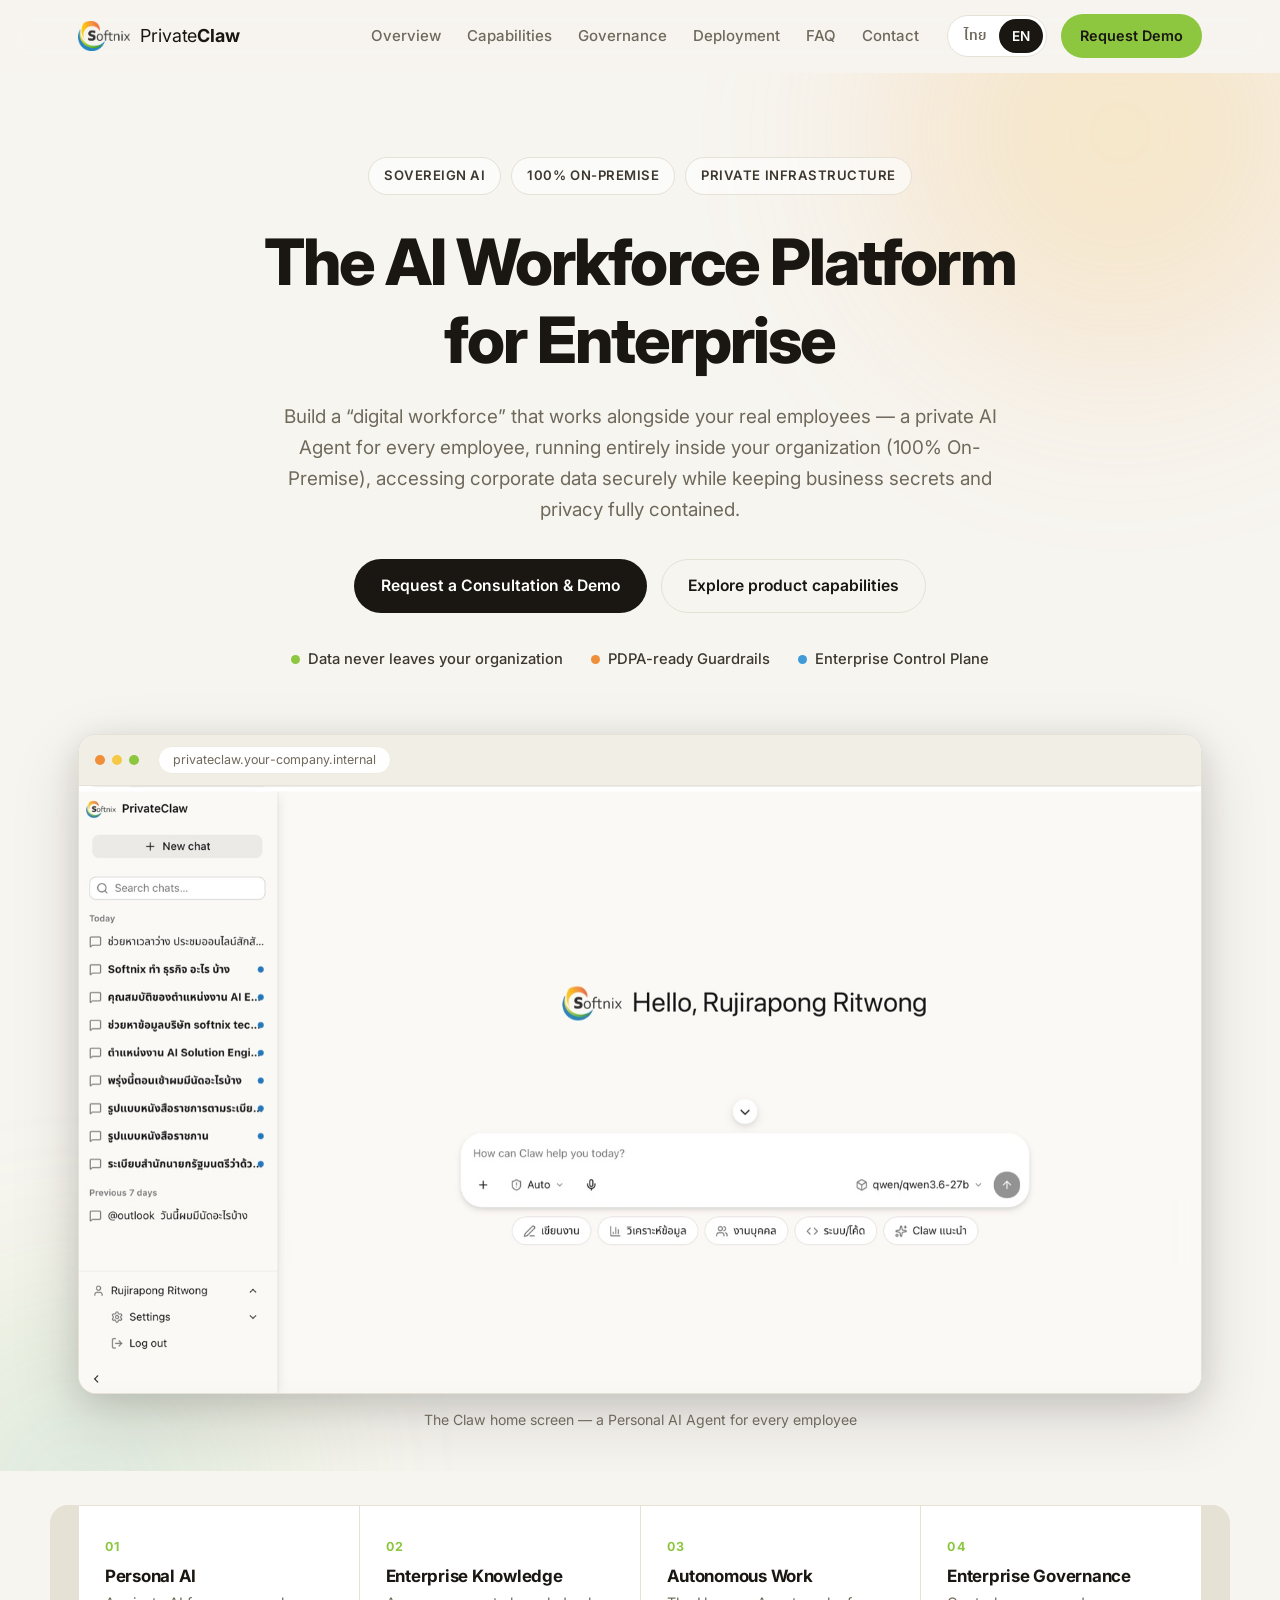
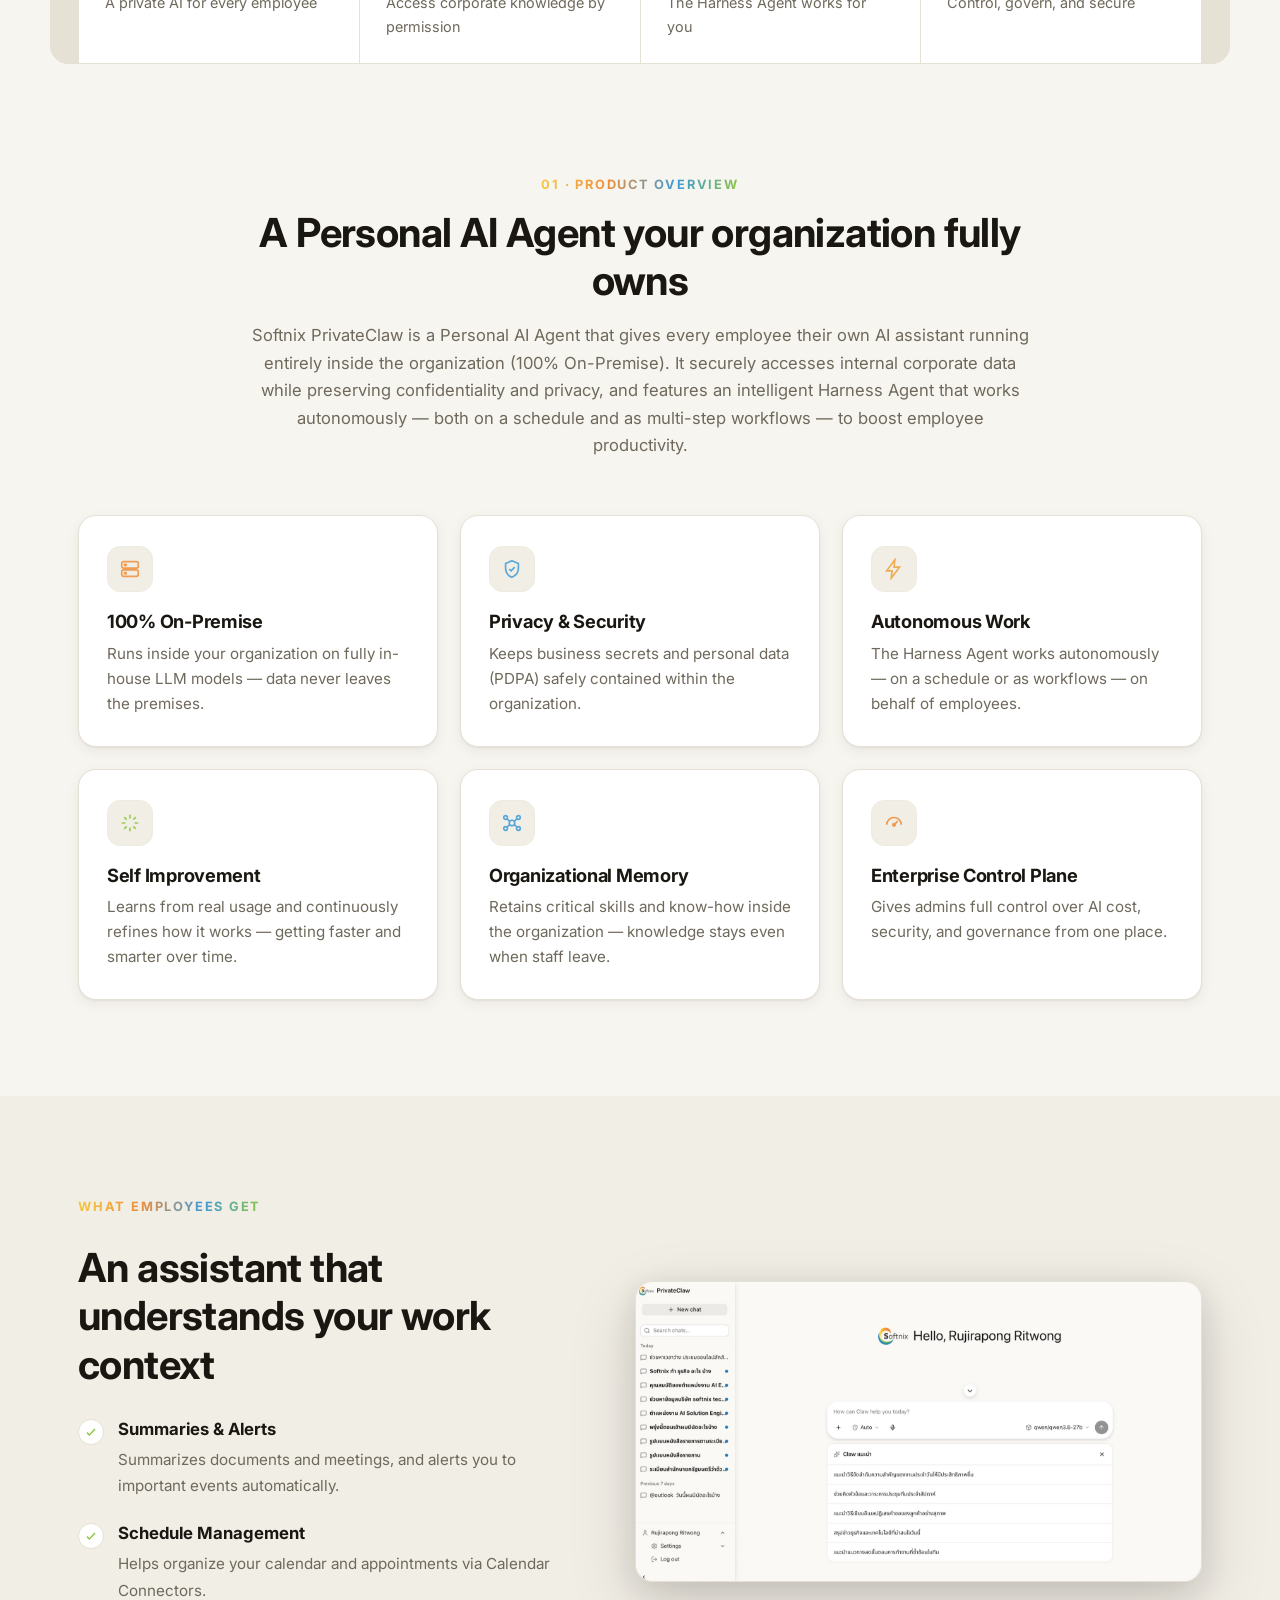
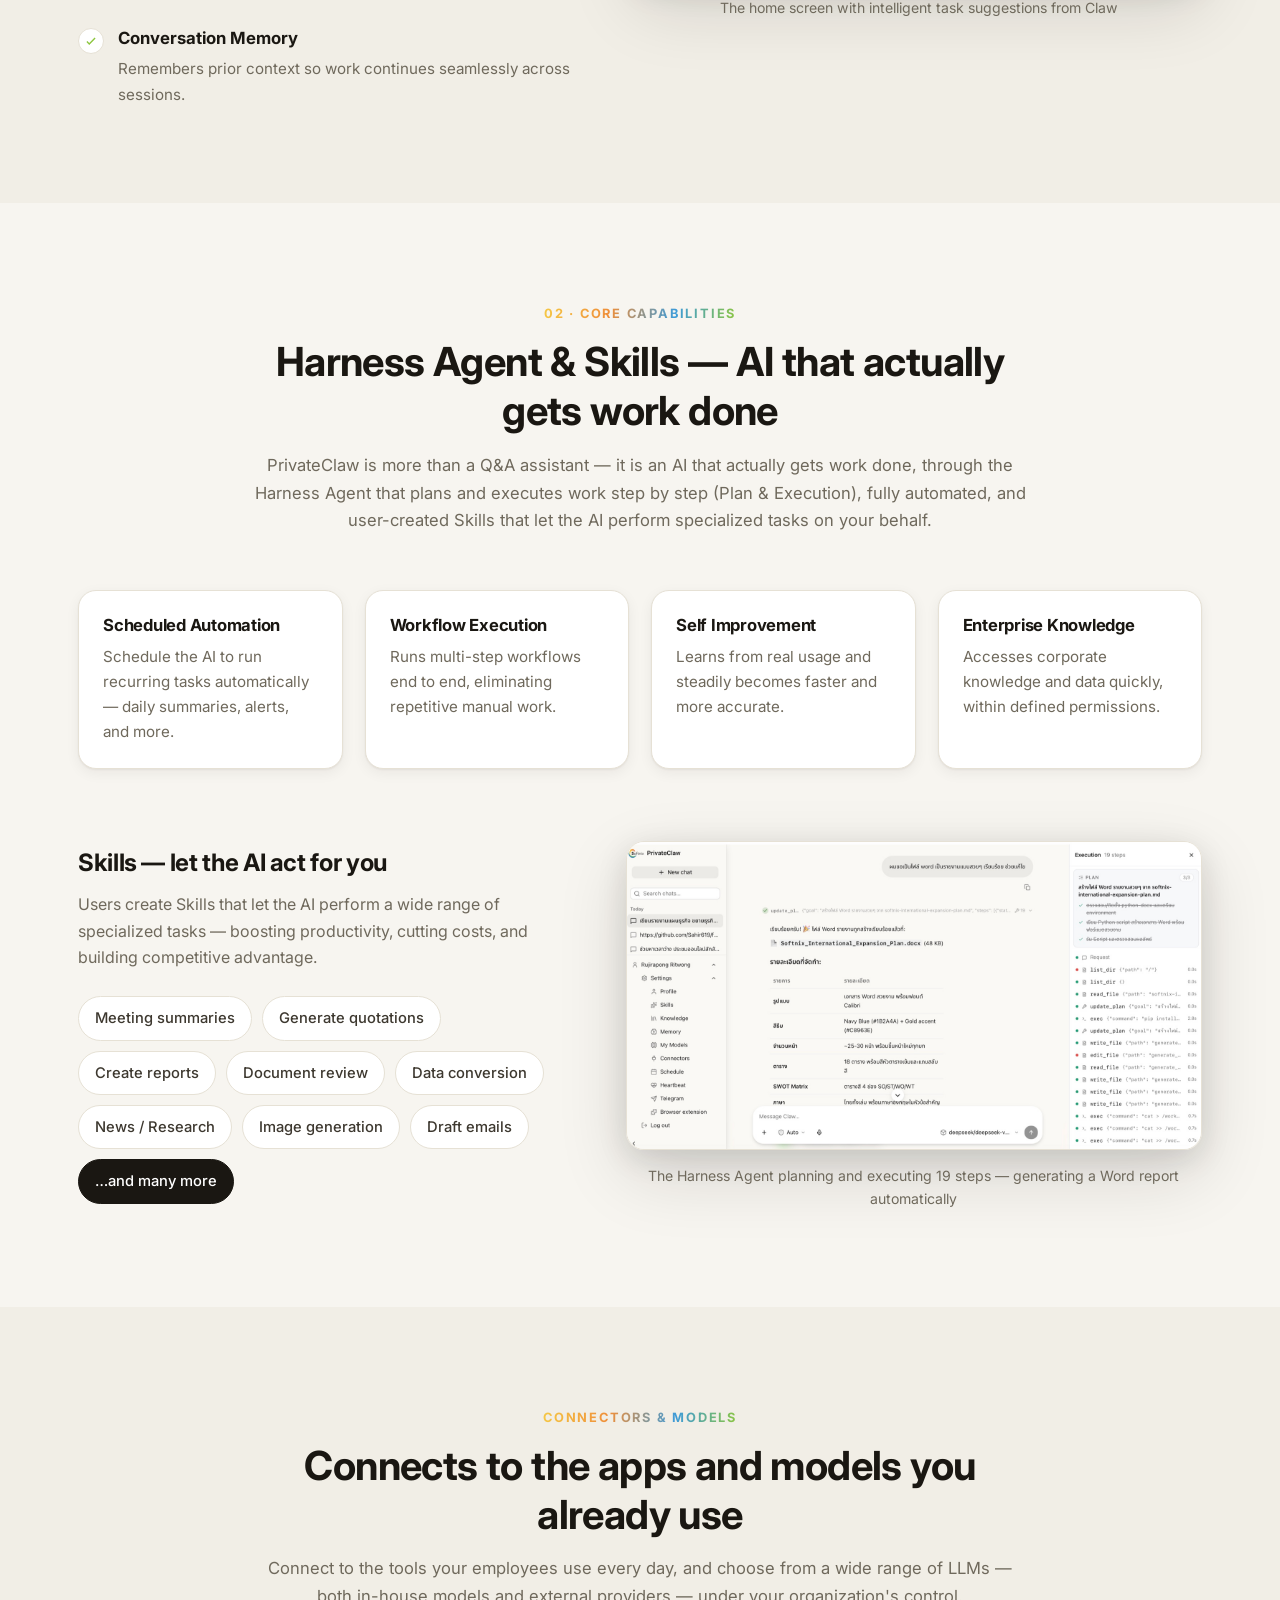
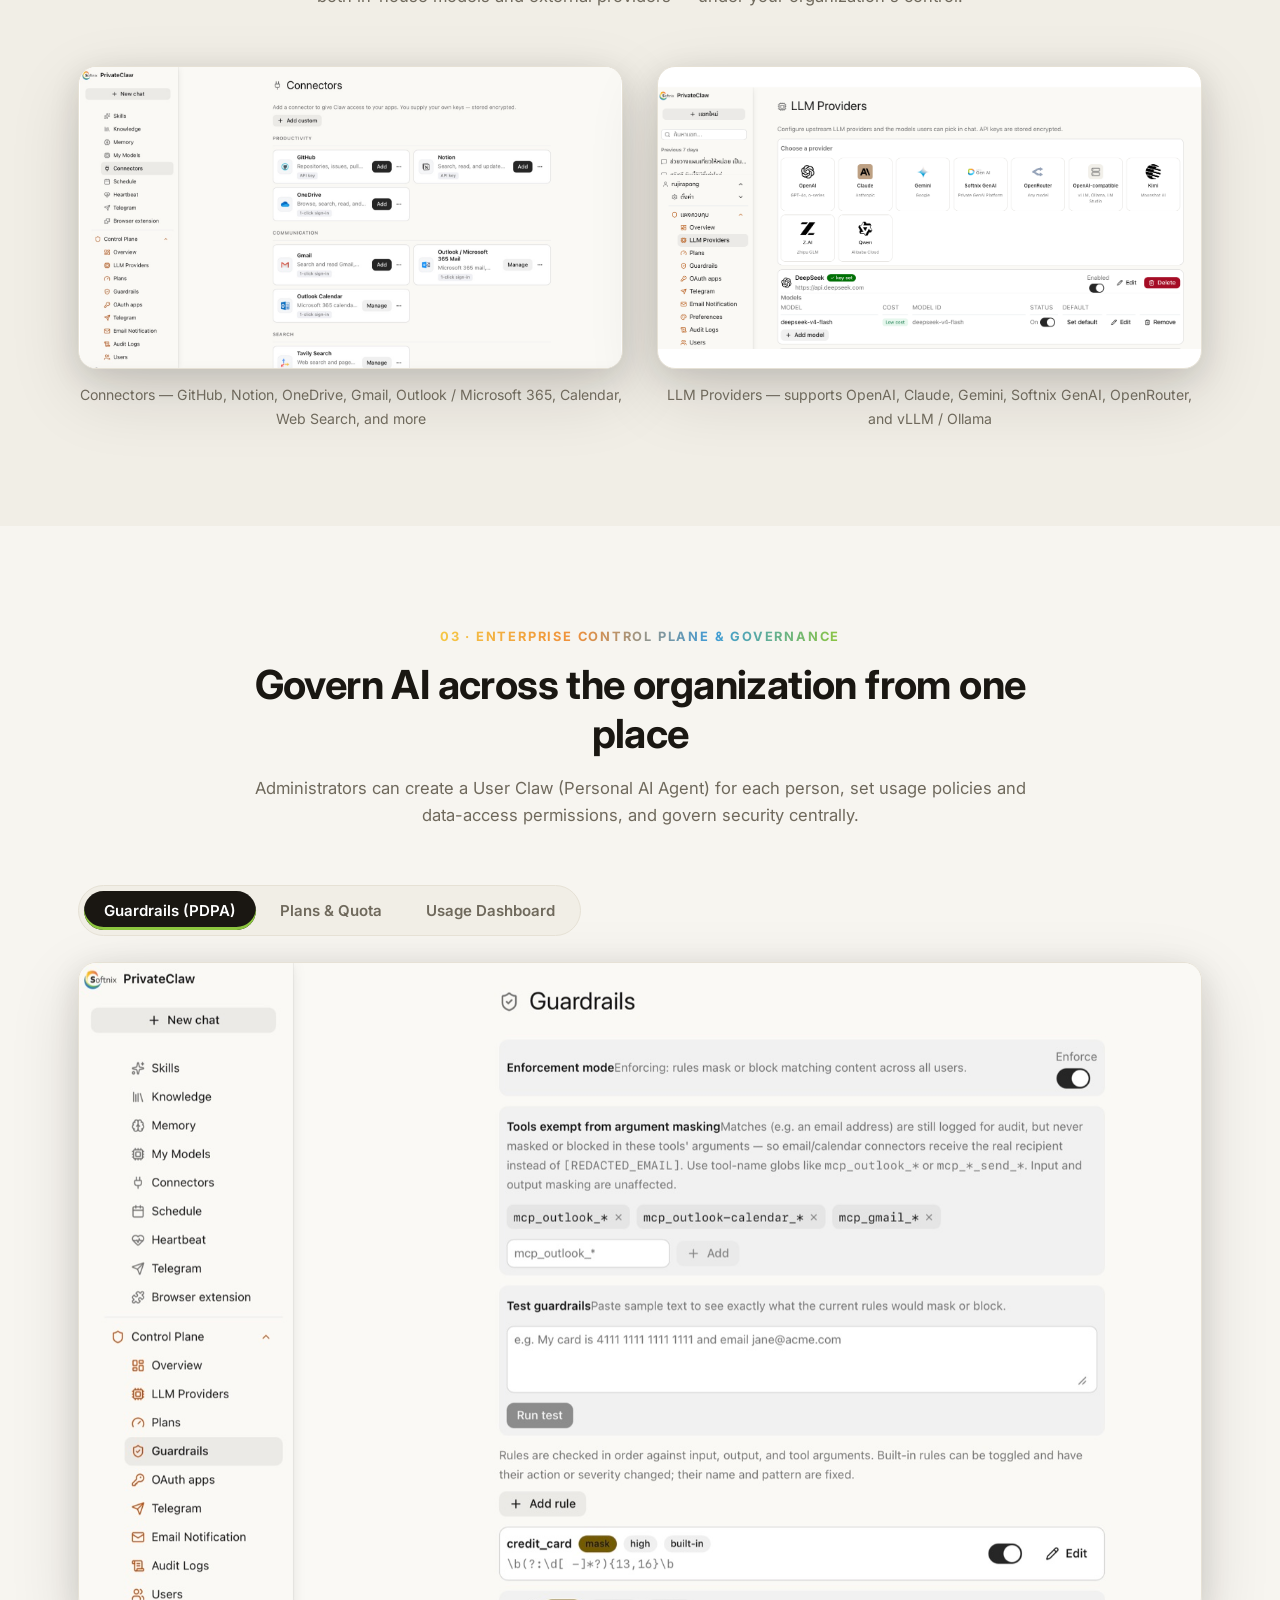
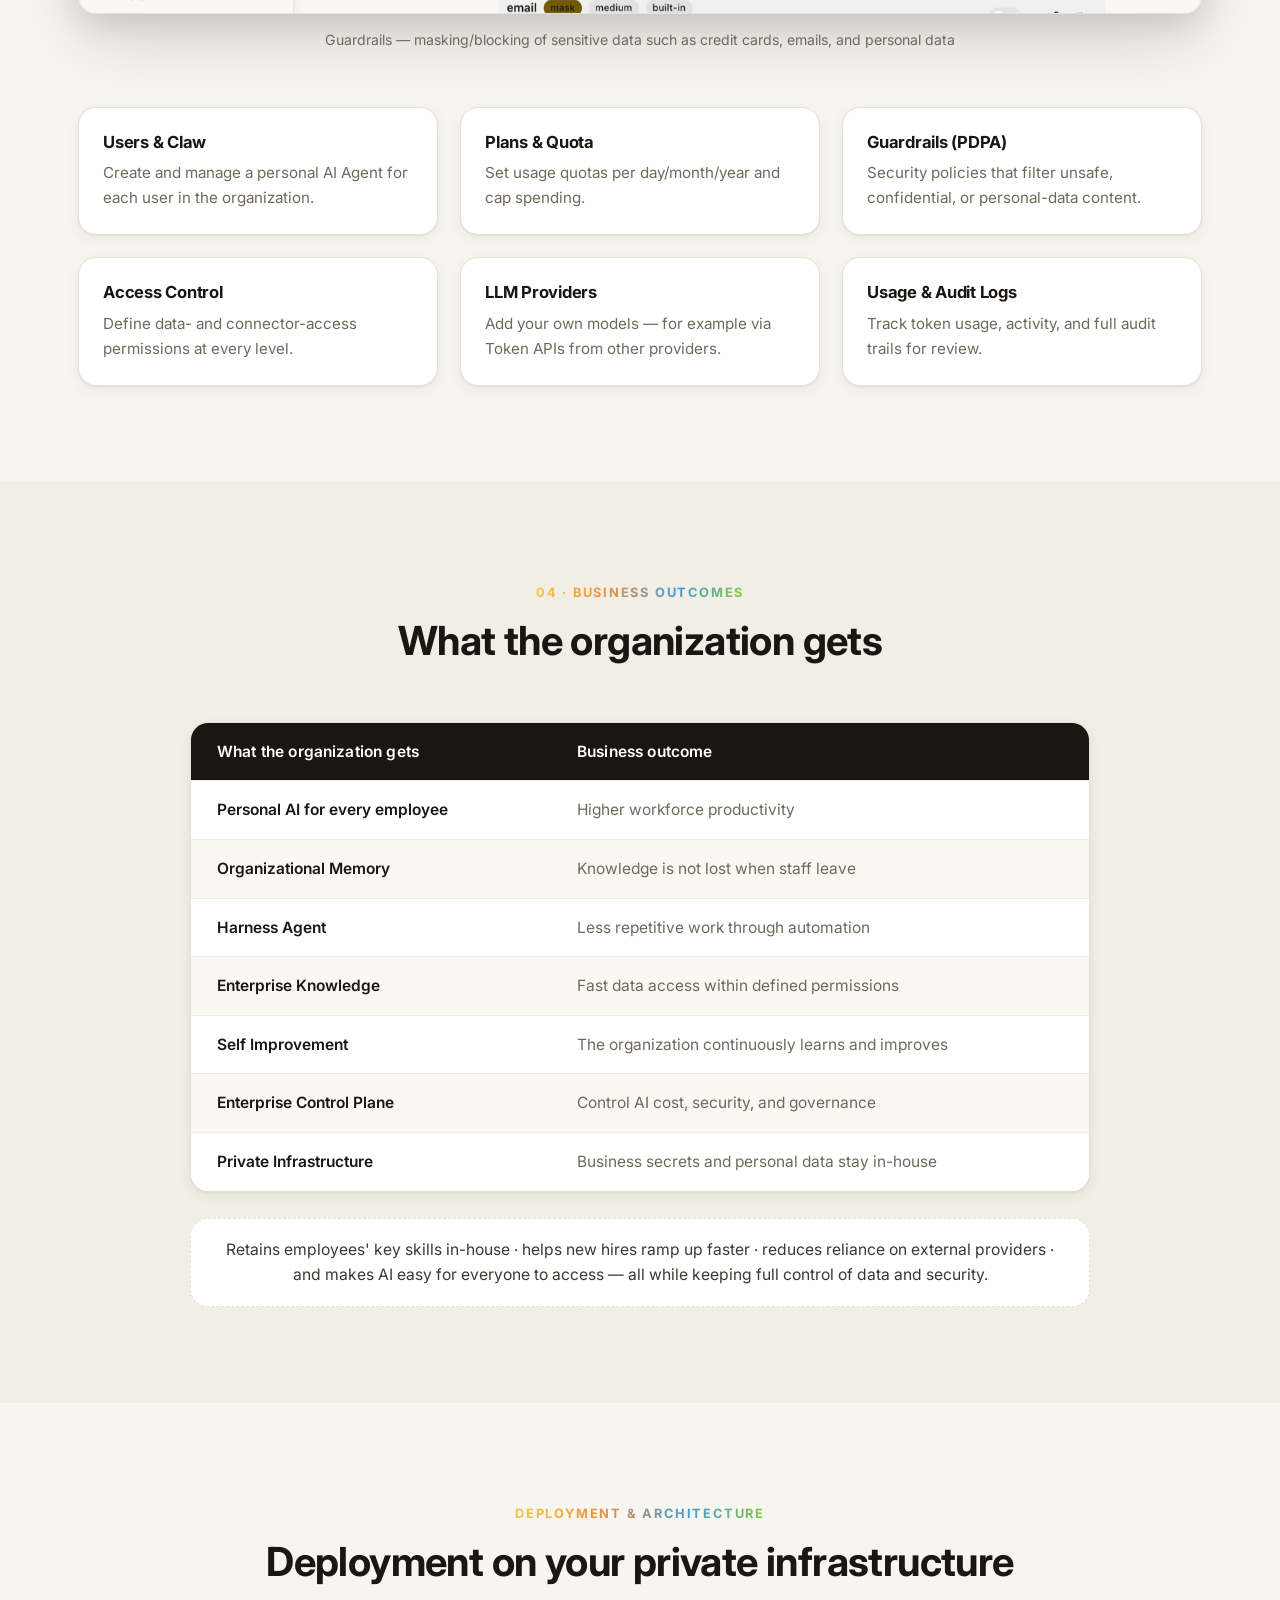
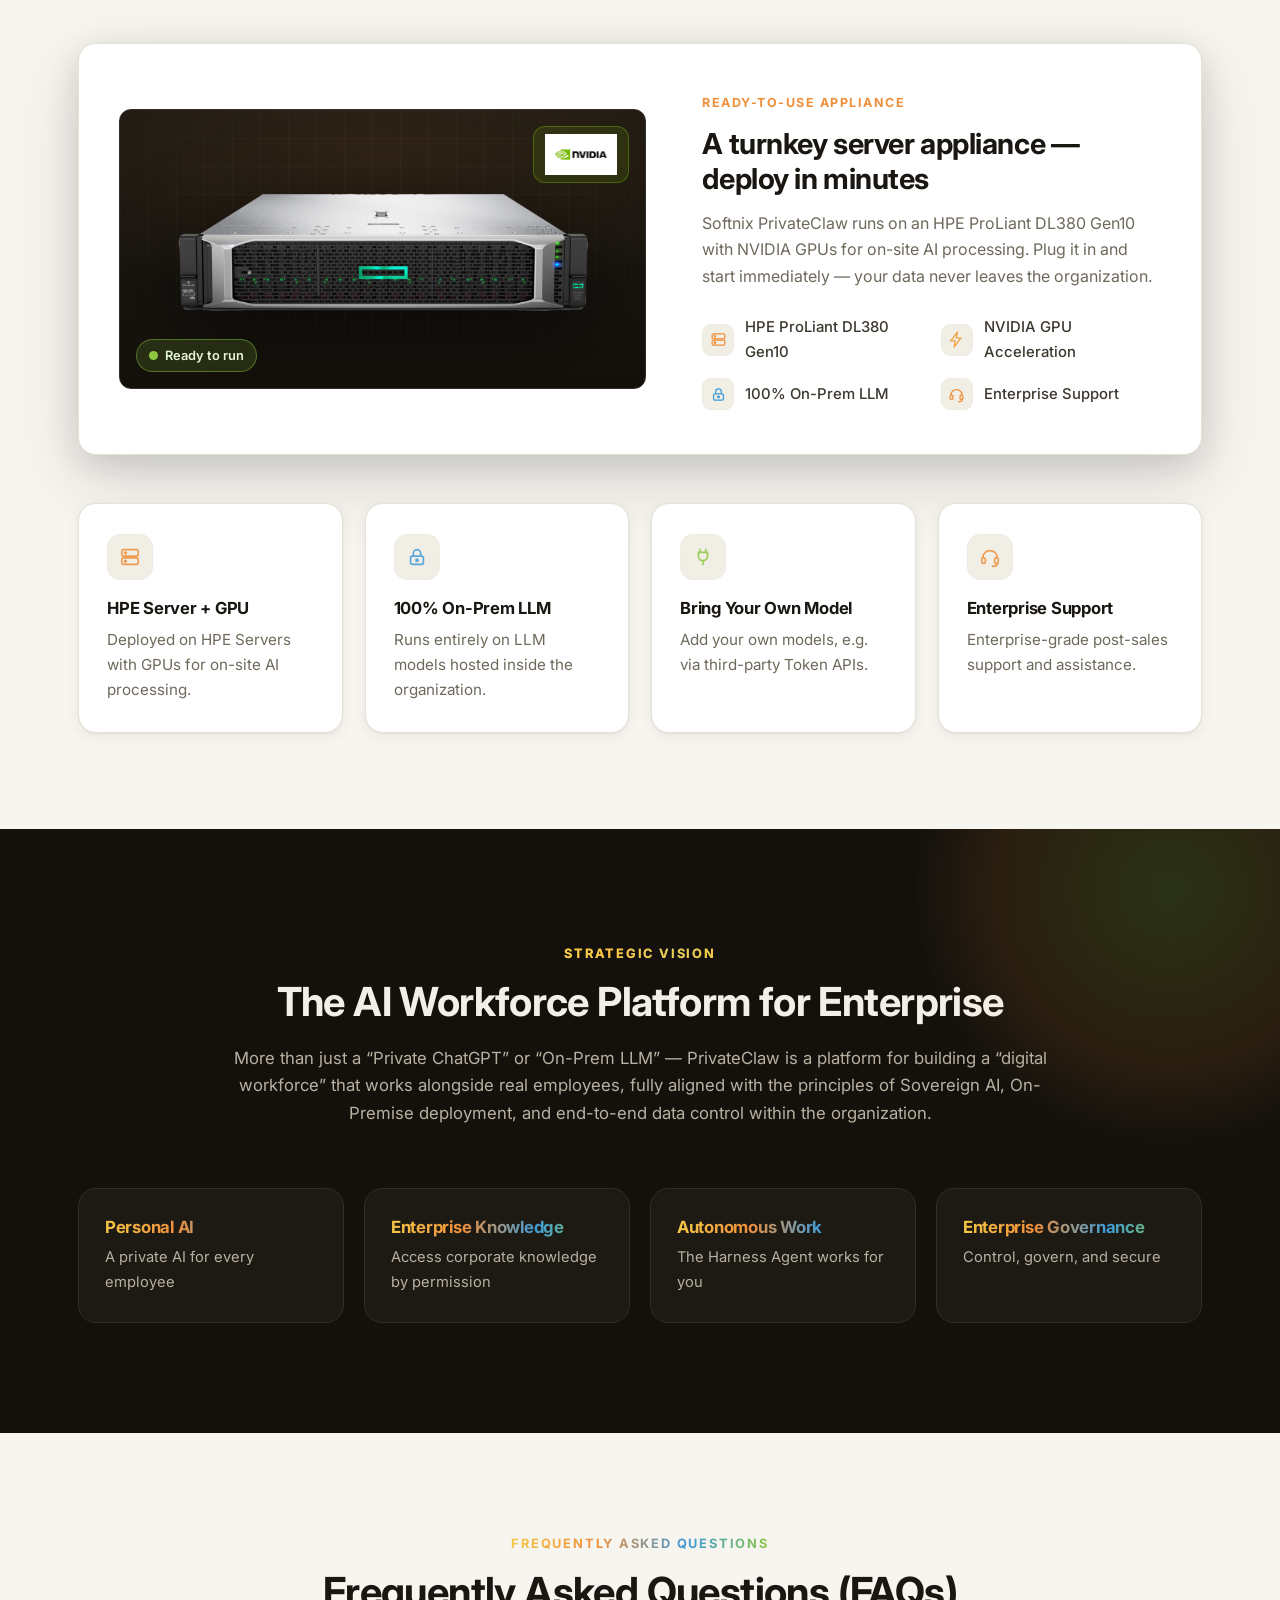
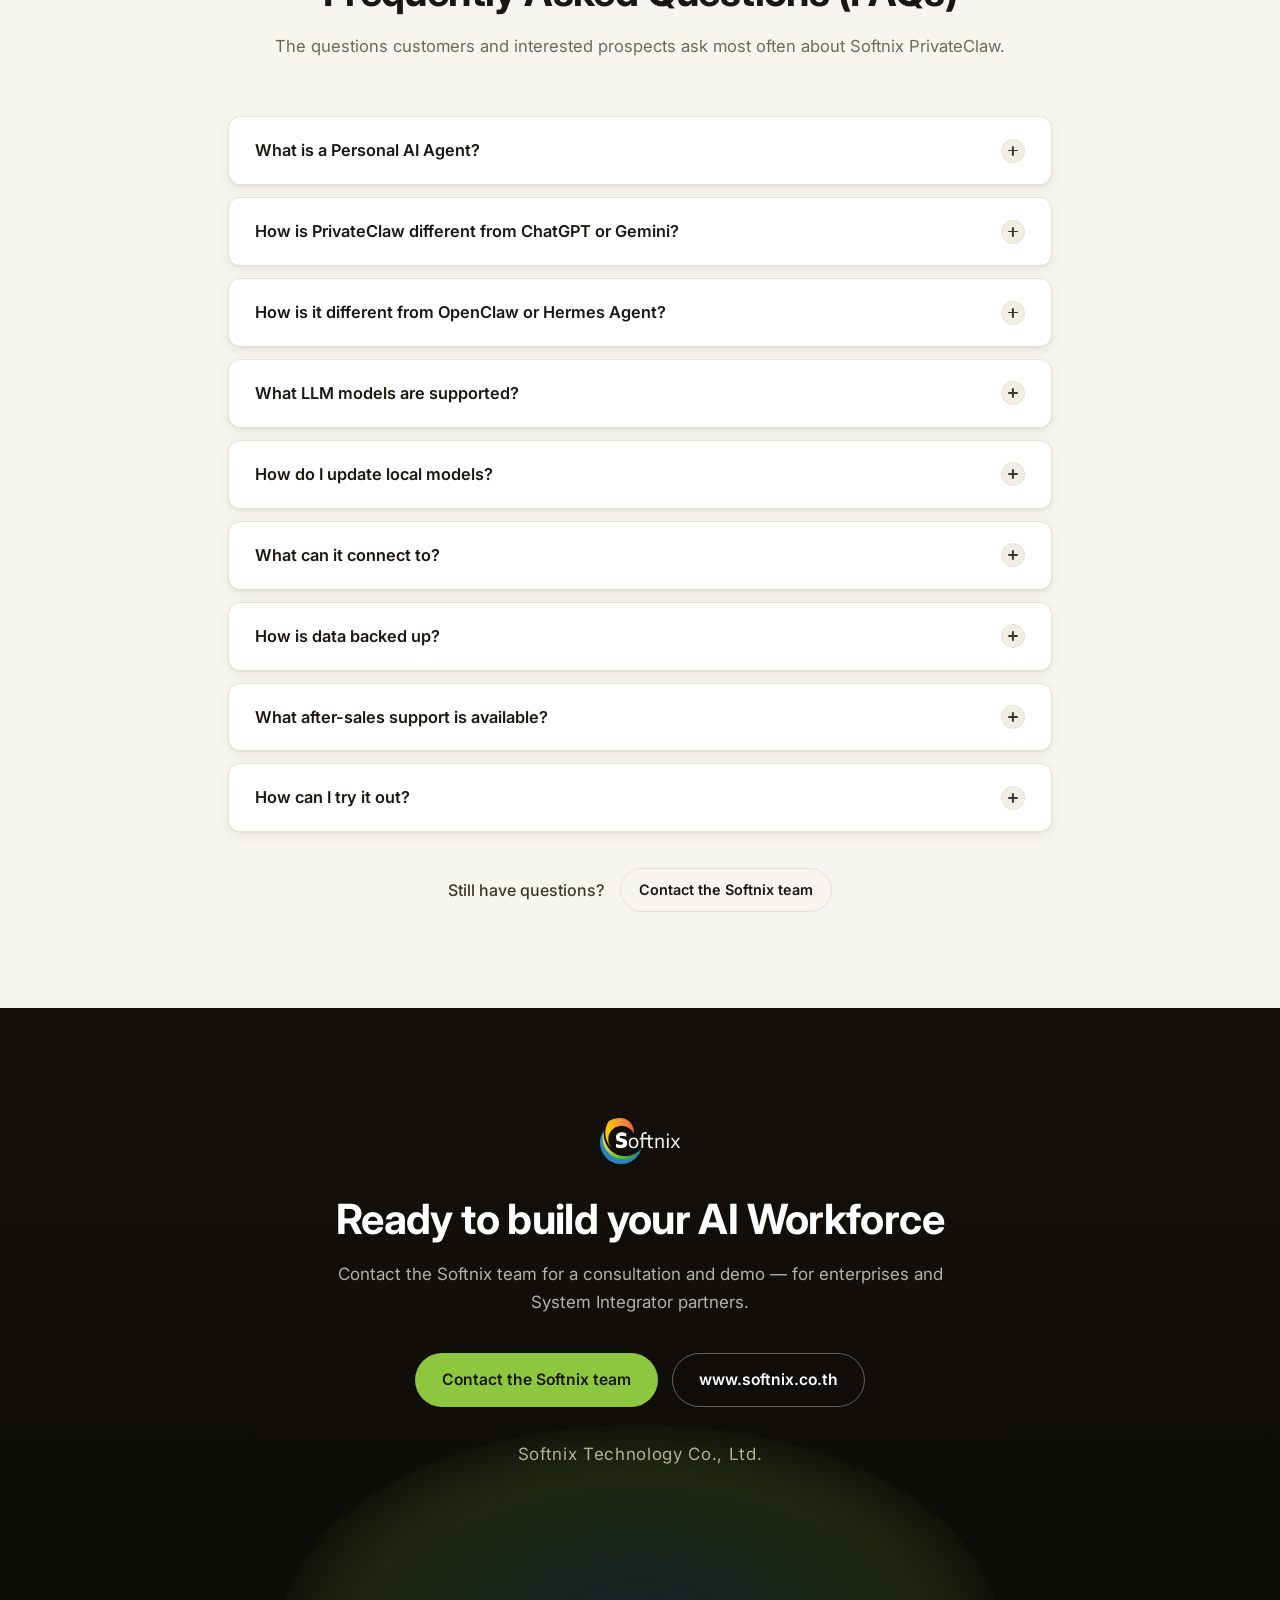
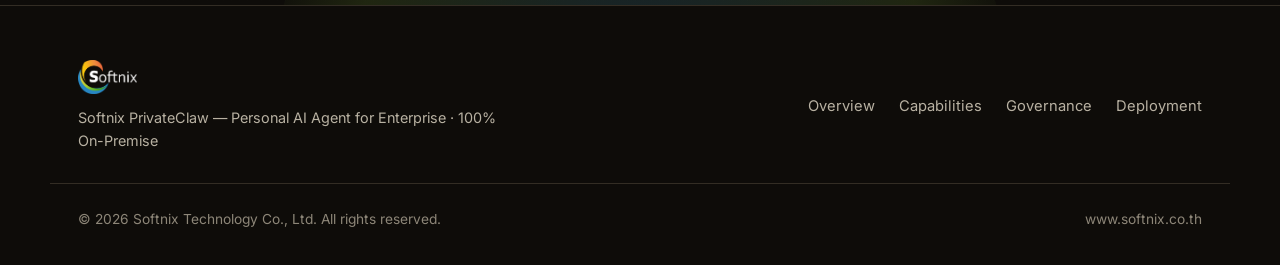
==== commit 09ec8b8c: "Add bilingual FAQ section Add an accessible accordion FAQ section (native details/summary) between t" ====
--- a/public/index.html
+++ b/public/index.html
@@ -25,6 +25,7 @@
         <a href="#capabilities" data-i18n="nav.capabilities">ความสามารถ</a>
         <a href="#governance" data-i18n="nav.governance">Governance</a>
         <a href="#deployment" data-i18n="nav.deployment">การติดตั้ง</a>
+        <a href="#faq" data-i18n="nav.faq">คำถามที่พบบ่อย</a>
         <a href="#contact" data-i18n="nav.contact">ติดต่อเรา</a>
       </nav>
       <div class="nav__actions">
@@ -430,6 +431,59 @@
       </div>
     </section>
 
+    <!-- ======================= FAQ ======================= -->
+    <section class="section" id="faq">
+      <div class="container container--narrow">
+        <div class="section__head reveal">
+          <span class="section__eyebrow" data-i18n="faq.eyebrow">คำถามที่พบบ่อย</span>
+          <h2 data-i18n="faq.title">คำถามที่พบบ่อย (FAQs)</h2>
+          <p data-i18n="faq.lead">รวบรวมคำถามที่ลูกค้าและผู้สนใจถามบ่อยที่สุดเกี่ยวกับ Softnix PrivateClaw</p>
+        </div>
+        <div class="faq reveal">
+          <details class="faq__item">
+            <summary class="faq__q"><span data-i18n="faq.q1">Personal AI Agent คืออะไร</span><span class="faq__icon" aria-hidden="true"></span></summary>
+            <div class="faq__a"><p data-i18n="faq.a1"></p></div>
+          </details>
+          <details class="faq__item">
+            <summary class="faq__q"><span data-i18n="faq.q2">Softnix PrivateClaw แตกต่างจาก ChatGPT, Gemini อย่างไร</span><span class="faq__icon" aria-hidden="true"></span></summary>
+            <div class="faq__a"><p data-i18n="faq.a2"></p></div>
+          </details>
+          <details class="faq__item">
+            <summary class="faq__q"><span data-i18n="faq.q3">แตกต่างจาก OpenClaw, Hermes Agent อย่างไร</span><span class="faq__icon" aria-hidden="true"></span></summary>
+            <div class="faq__a"><p data-i18n="faq.a3"></p></div>
+          </details>
+          <details class="faq__item">
+            <summary class="faq__q"><span data-i18n="faq.q4">รองรับ LLMs Model อะไรบ้าง</span><span class="faq__icon" aria-hidden="true"></span></summary>
+            <div class="faq__a"><p data-i18n="faq.a4"></p></div>
+          </details>
+          <details class="faq__item">
+            <summary class="faq__q"><span data-i18n="faq.q5">อัปเดต Local Model อย่างไร</span><span class="faq__icon" aria-hidden="true"></span></summary>
+            <div class="faq__a"><p data-i18n="faq.a5"></p></div>
+          </details>
+          <details class="faq__item">
+            <summary class="faq__q"><span data-i18n="faq.q6">เชื่อมต่อกับอะไรได้บ้าง</span><span class="faq__icon" aria-hidden="true"></span></summary>
+            <div class="faq__a"><p data-i18n="faq.a6"></p></div>
+          </details>
+          <details class="faq__item">
+            <summary class="faq__q"><span data-i18n="faq.q7">สำรองข้อมูลอย่างไร</span><span class="faq__icon" aria-hidden="true"></span></summary>
+            <div class="faq__a"><p data-i18n="faq.a7"></p></div>
+          </details>
+          <details class="faq__item">
+            <summary class="faq__q"><span data-i18n="faq.q8">บริการหลังการขายอย่างไร</span><span class="faq__icon" aria-hidden="true"></span></summary>
+            <div class="faq__a"><p data-i18n="faq.a8"></p></div>
+          </details>
+          <details class="faq__item">
+            <summary class="faq__q"><span data-i18n="faq.q9">อยากทดสอบใช้งานต้องทำอย่างไร</span><span class="faq__icon" aria-hidden="true"></span></summary>
+            <div class="faq__a"><p data-i18n="faq.a9"></p></div>
+          </details>
+        </div>
+        <div class="faq__more reveal">
+          <span data-i18n="faq.moreLead">ยังมีคำถามเพิ่มเติม?</span>
+          <a href="#contact" class="btn btn--ghost btn--sm" data-i18n="faq.moreCta">ติดต่อทีมงาน Softnix</a>
+        </div>
+      </div>
+    </section>
+
     <!-- ======================= CTA / CONTACT ======================= -->
     <section class="cta" id="contact">
       <div class="container cta__inner reveal">
--- a/public/styles.css
+++ b/public/styles.css
@@ -66,6 +66,8 @@
   margin: 0 auto;
   padding: 0 28px;
 }
+
+.container--narrow { max-width: 880px; }
 
 h1, h2, h3, h4 { line-height: 1.22; font-weight: 700; letter-spacing: -0.015em; }
 
@@ -631,6 +633,87 @@
 }
 
 .gov__grid { margin-top: 8px; }
+
+/* ---------------- FAQ ---------------- */
+.faq { display: flex; flex-direction: column; gap: 12px; }
+
+.faq__item {
+  background: var(--surface);
+  border: 1px solid var(--line);
+  border-radius: var(--radius-sm);
+  box-shadow: var(--shadow-sm);
+  overflow: hidden;
+  transition: border-color 0.18s ease, box-shadow 0.18s ease;
+}
+.faq__item[open] { border-color: #d8d1bf; box-shadow: var(--shadow-lg); }
+.faq__item:hover:not([open]) { border-color: #ddd6c6; }
+
+.faq__q {
+  list-style: none;
+  cursor: pointer;
+  display: flex;
+  align-items: center;
+  justify-content: space-between;
+  gap: 18px;
+  padding: 20px 26px;
+  font-size: 1.02rem;
+  font-weight: 600;
+  color: var(--ink);
+}
+.faq__q::-webkit-details-marker { display: none; }
+
+.faq__icon {
+  flex: none;
+  position: relative;
+  width: 24px;
+  height: 24px;
+  border-radius: 50%;
+  background: var(--bg-alt);
+  border: 1px solid var(--line);
+  transition: background 0.2s ease, transform 0.25s ease;
+}
+.faq__icon::before,
+.faq__icon::after {
+  content: "";
+  position: absolute;
+  top: 50%;
+  left: 50%;
+  width: 10px;
+  height: 1.8px;
+  background: var(--ink-soft);
+  border-radius: 2px;
+  transform: translate(-50%, -50%);
+}
+.faq__icon::after { transform: translate(-50%, -50%) rotate(90deg); transition: transform 0.25s ease; }
+.faq__item[open] .faq__icon { background: var(--ink); border-color: var(--ink); }
+.faq__item[open] .faq__icon::before,
+.faq__item[open] .faq__icon::after { background: #fff; }
+.faq__item[open] .faq__icon::after { transform: translate(-50%, -50%) rotate(0); }
+
+.faq__a {
+  padding: 0 26px 24px;
+  color: var(--muted);
+  font-size: 0.98rem;
+  line-height: 1.75;
+}
+.faq__a p { max-width: 72ch; }
+.faq__item[open] .faq__a { animation: fadeUp 0.3s ease; }
+
+.faq__more {
+  display: flex;
+  flex-wrap: wrap;
+  align-items: center;
+  justify-content: center;
+  gap: 16px;
+  margin-top: 36px;
+  font-weight: 500;
+  color: var(--ink-soft);
+}
+
+@media (max-width: 760px) {
+  .faq__q { padding: 17px 20px; font-size: 0.98rem; }
+  .faq__a { padding: 0 20px 20px; }
+}
 
 /* ---------------- Table ---------------- */
 .table-wrap {
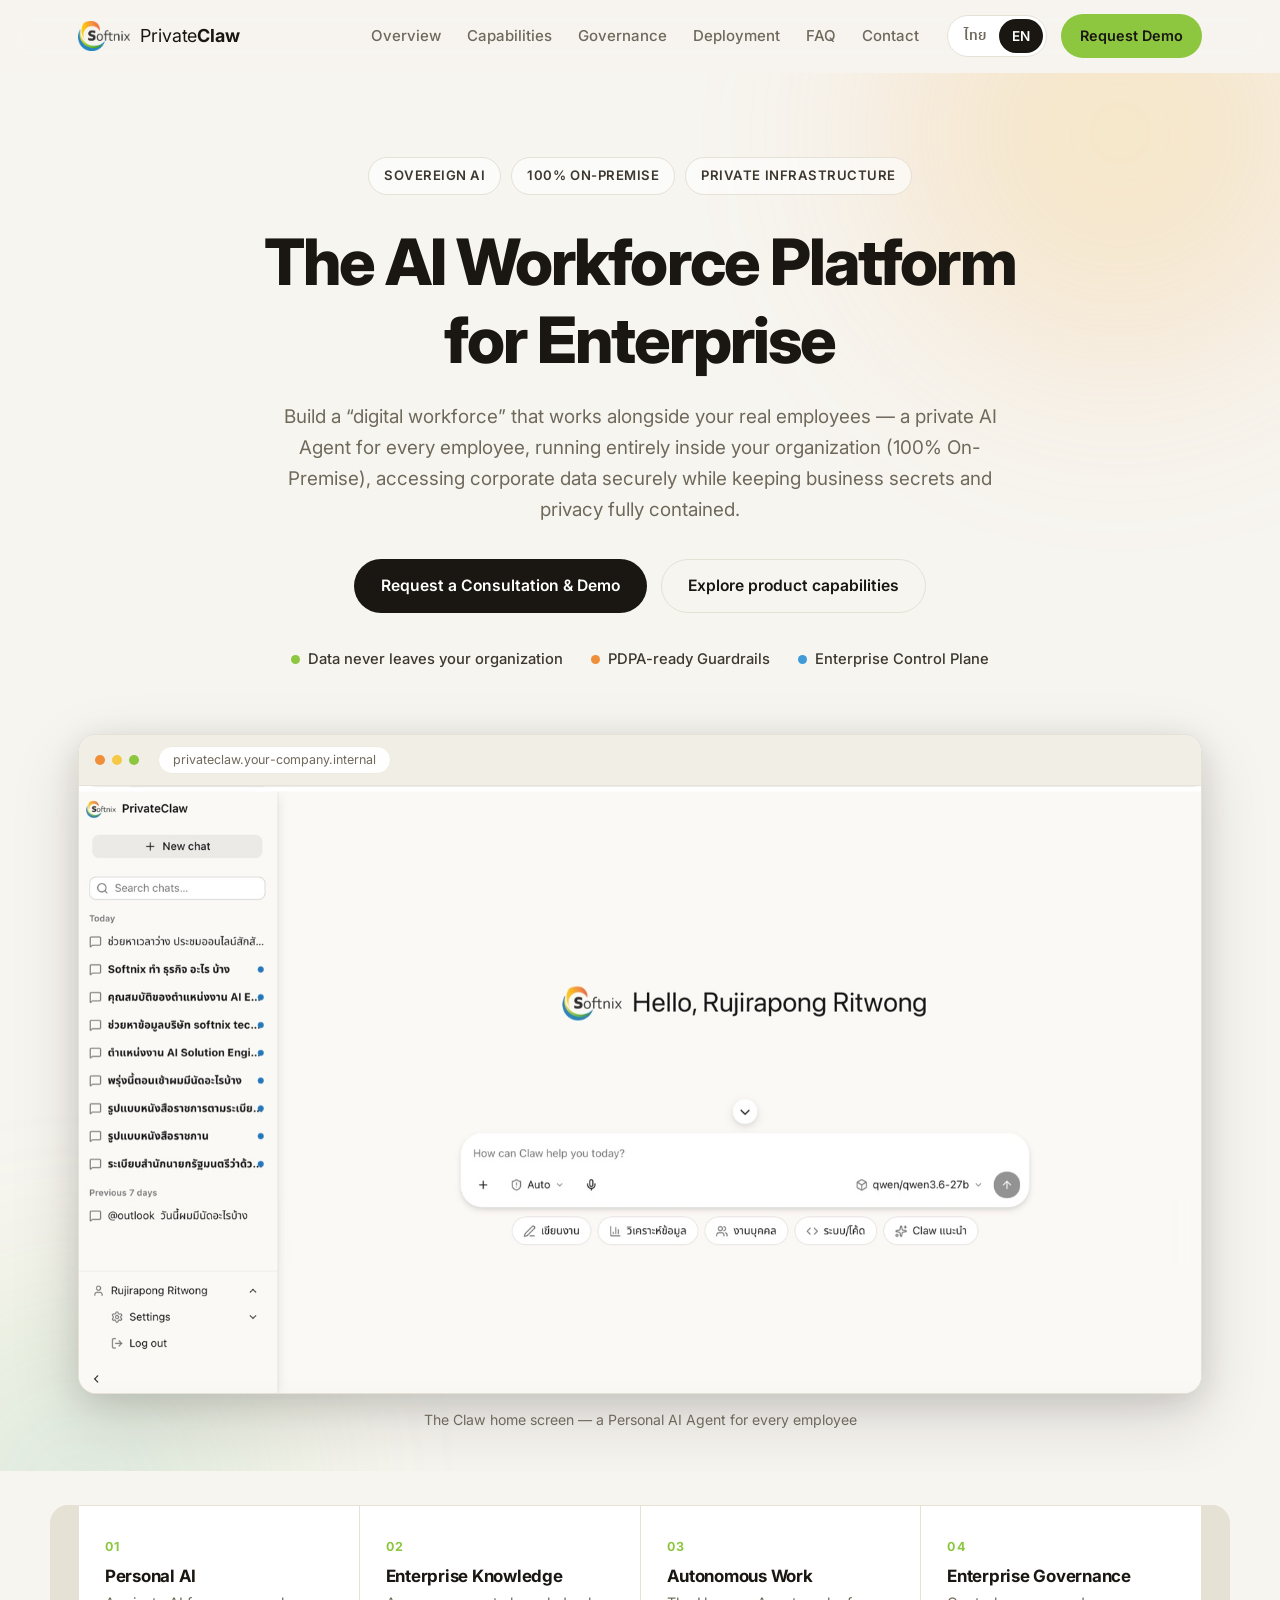
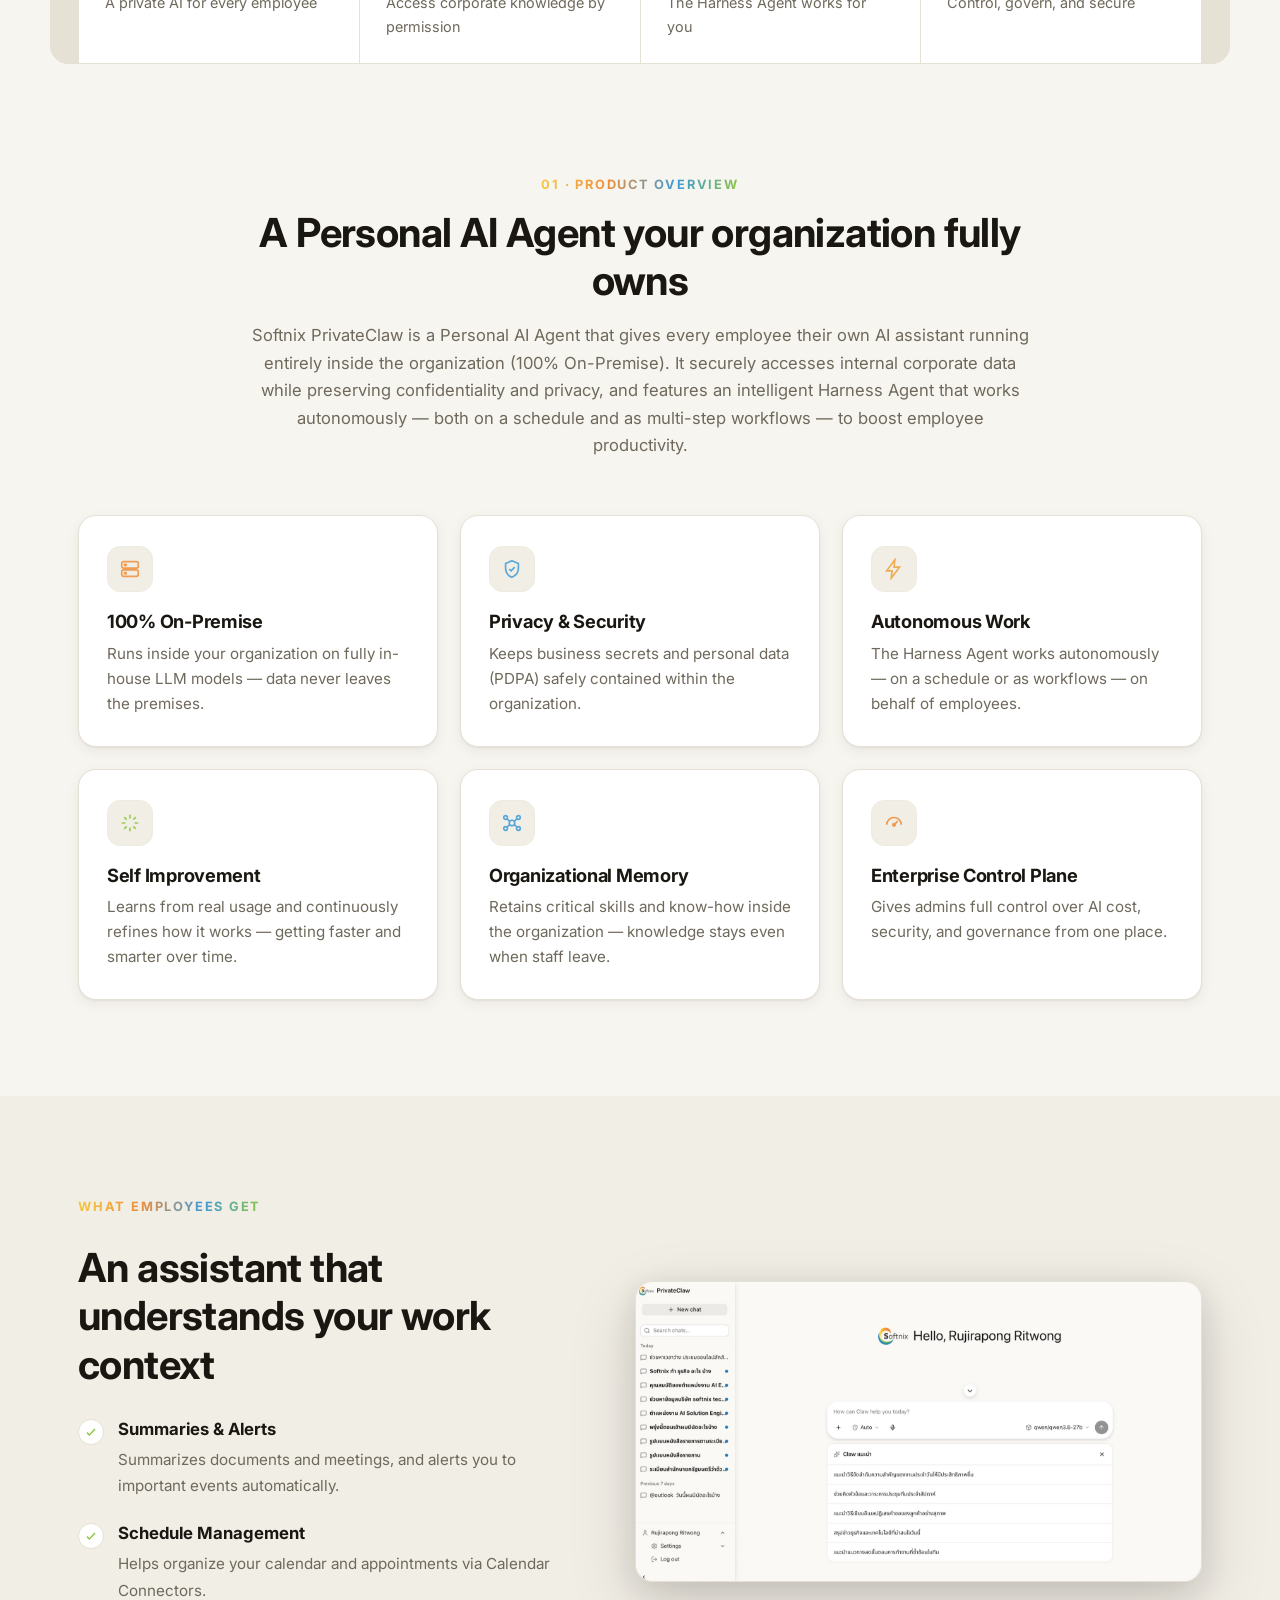
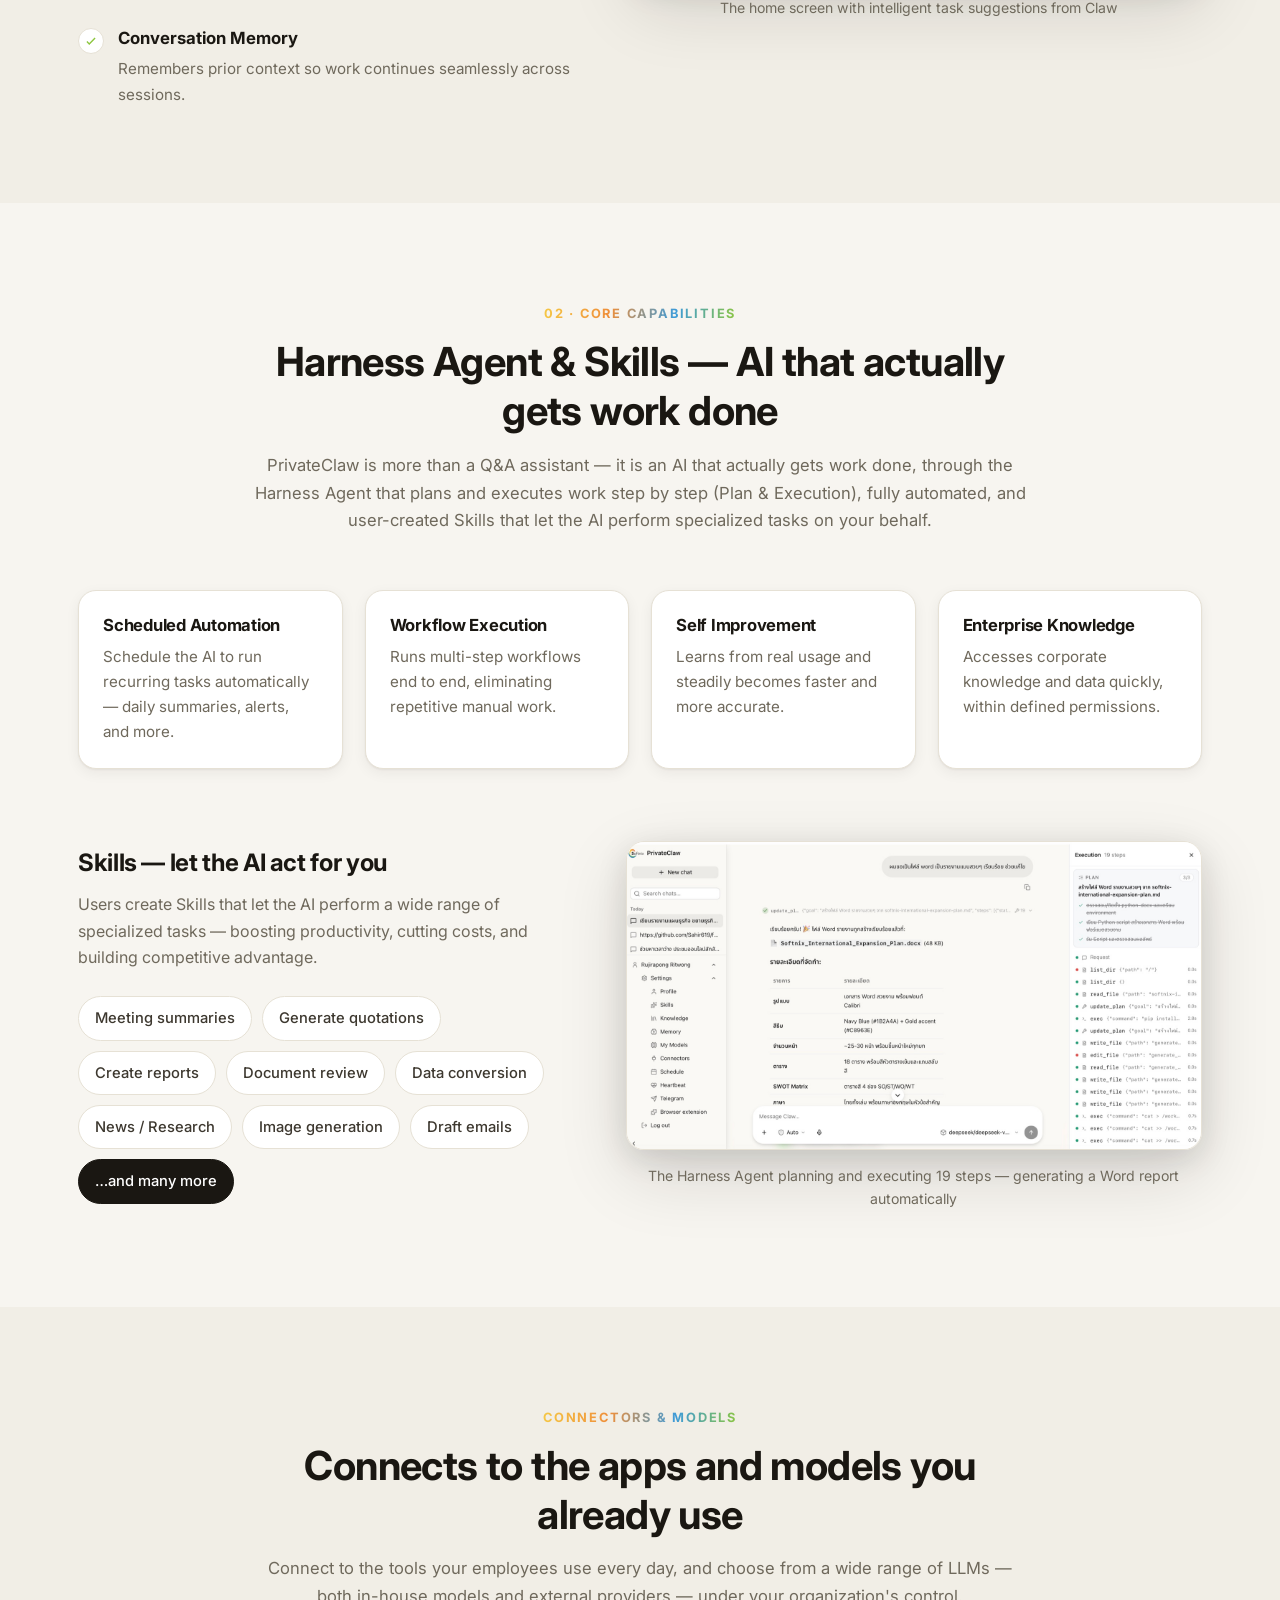
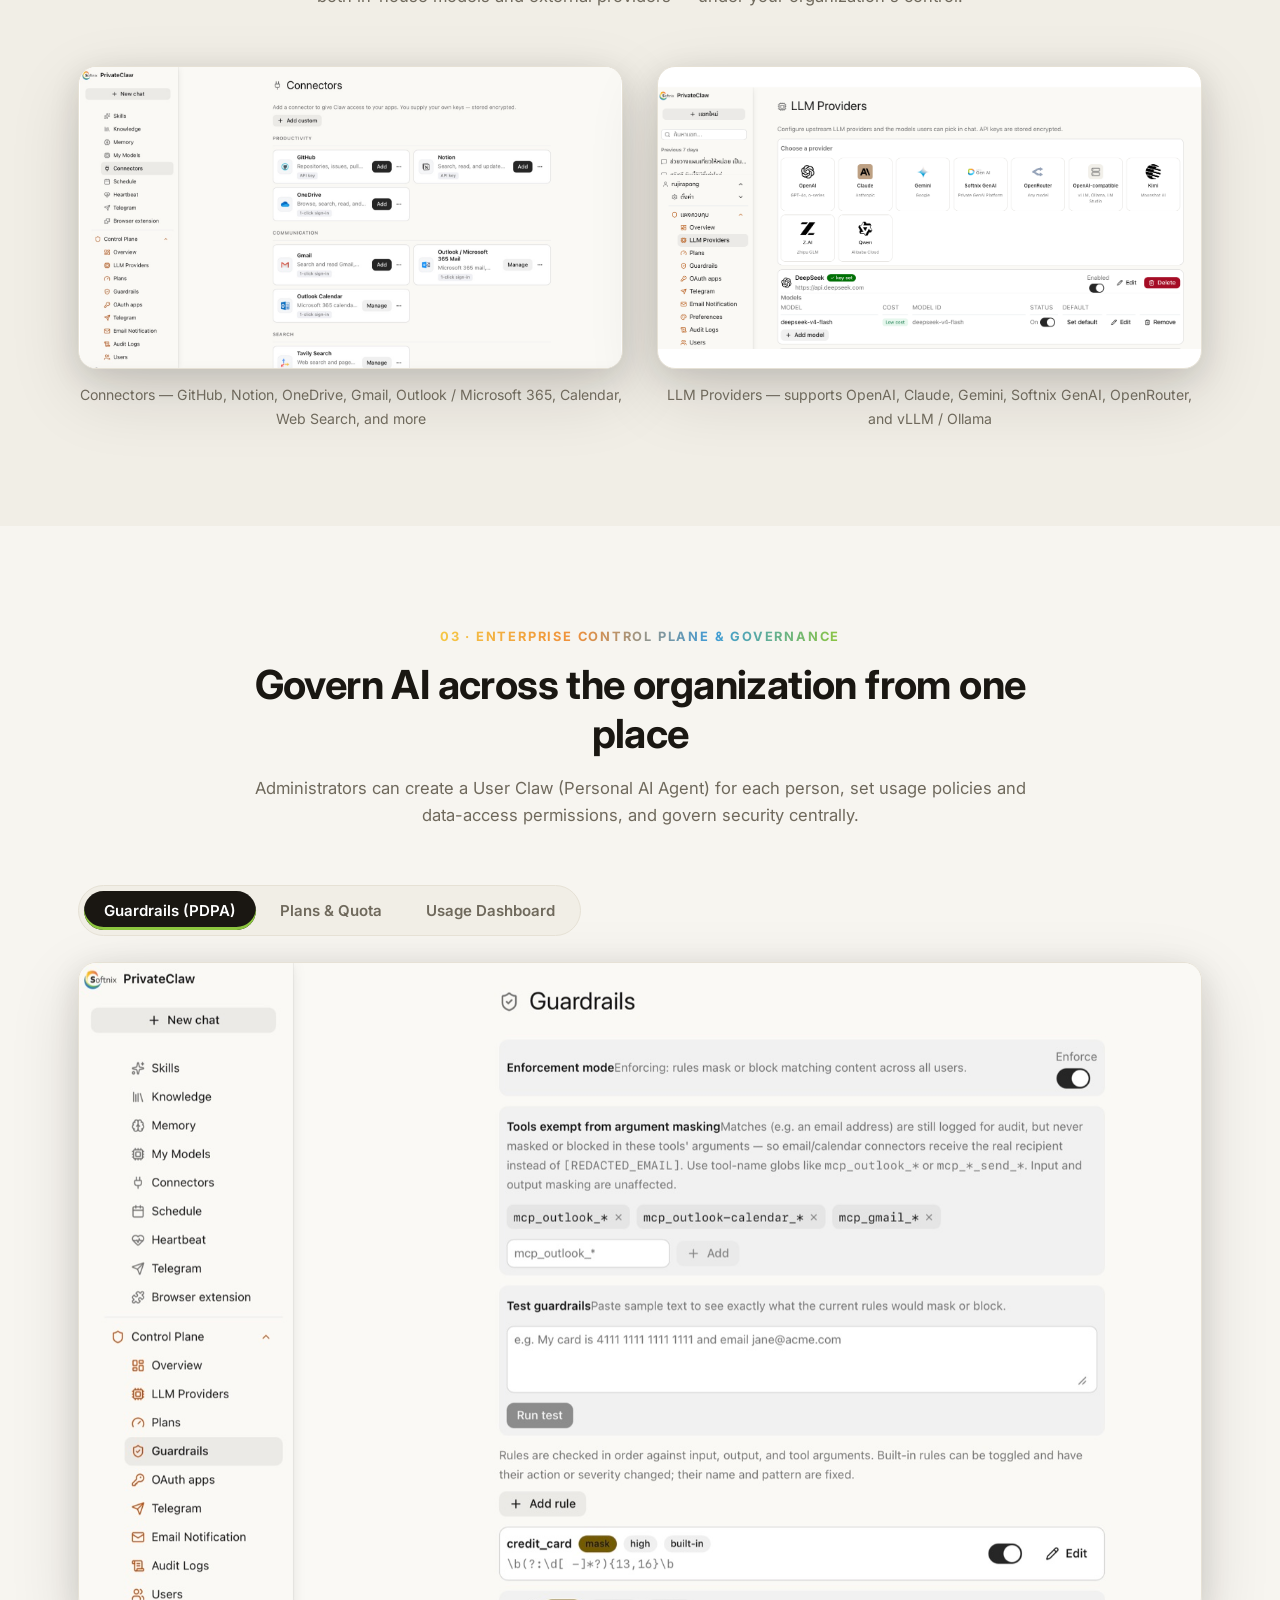
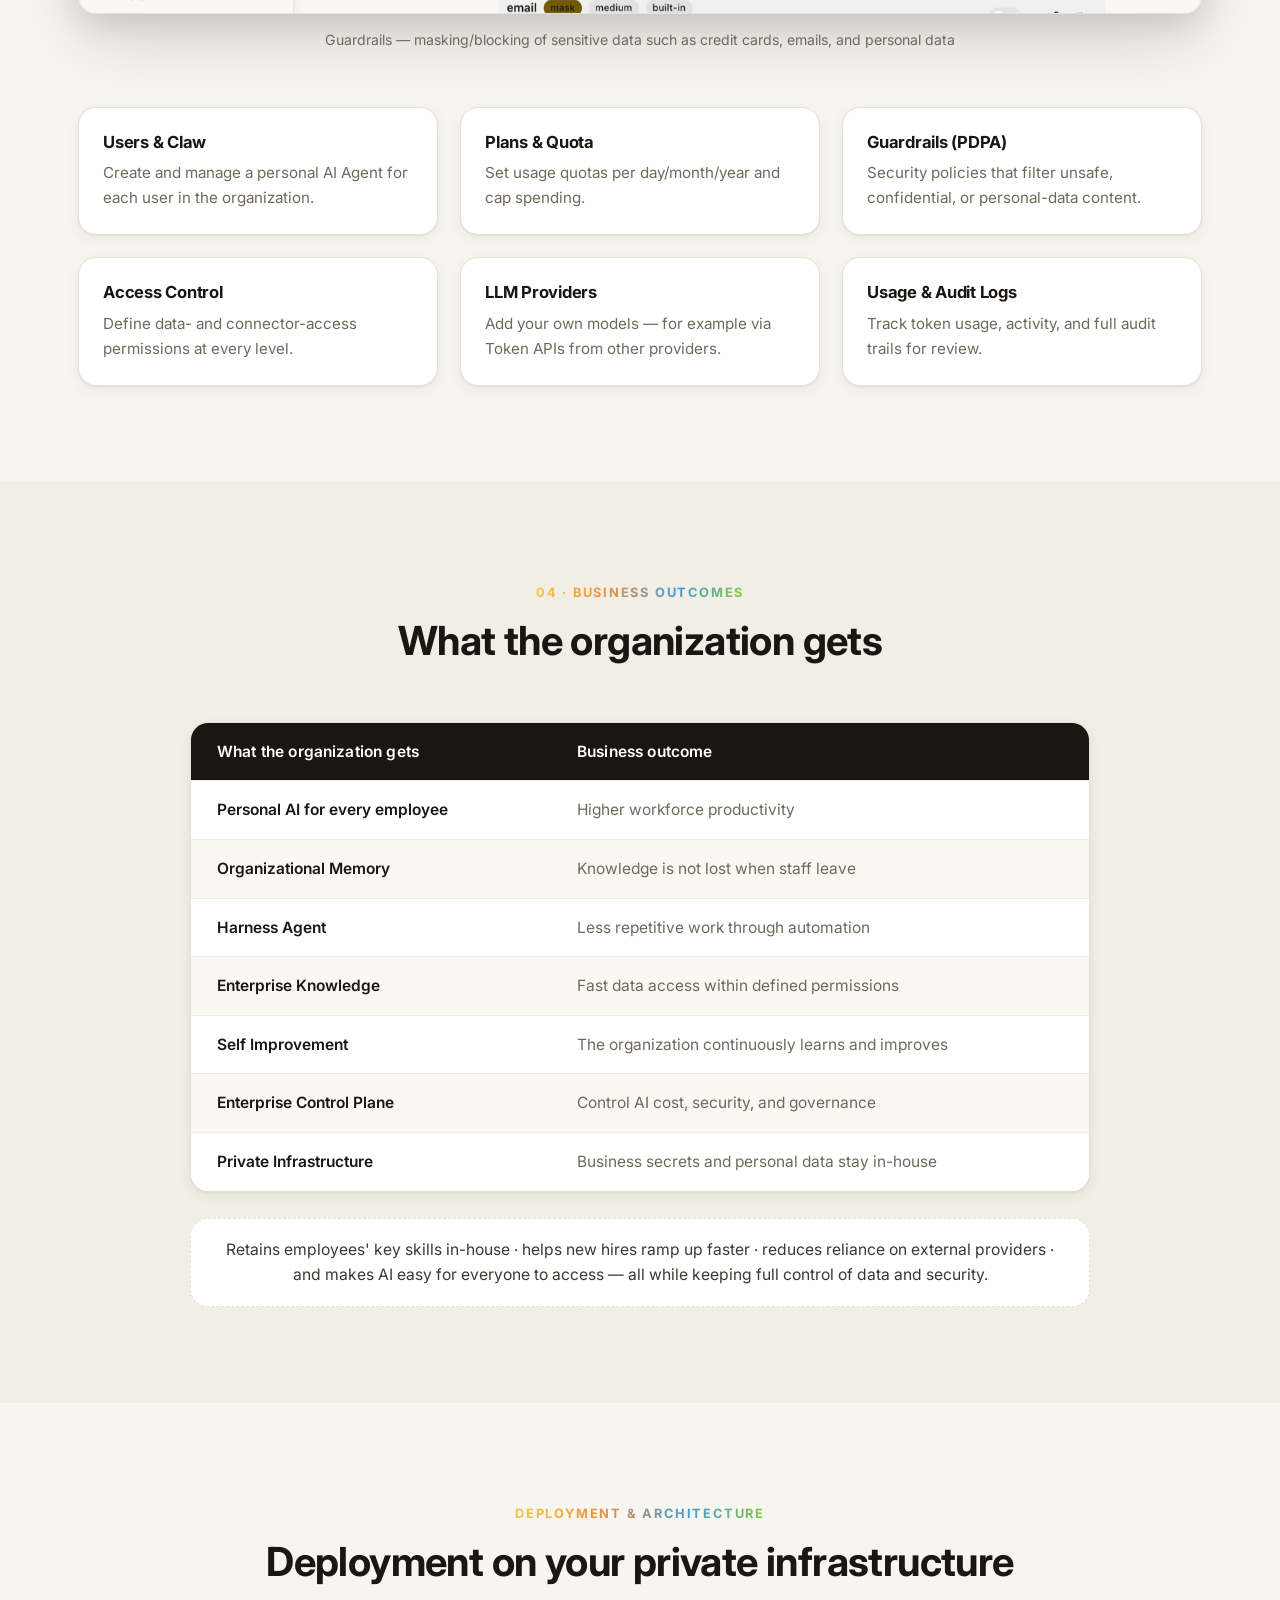
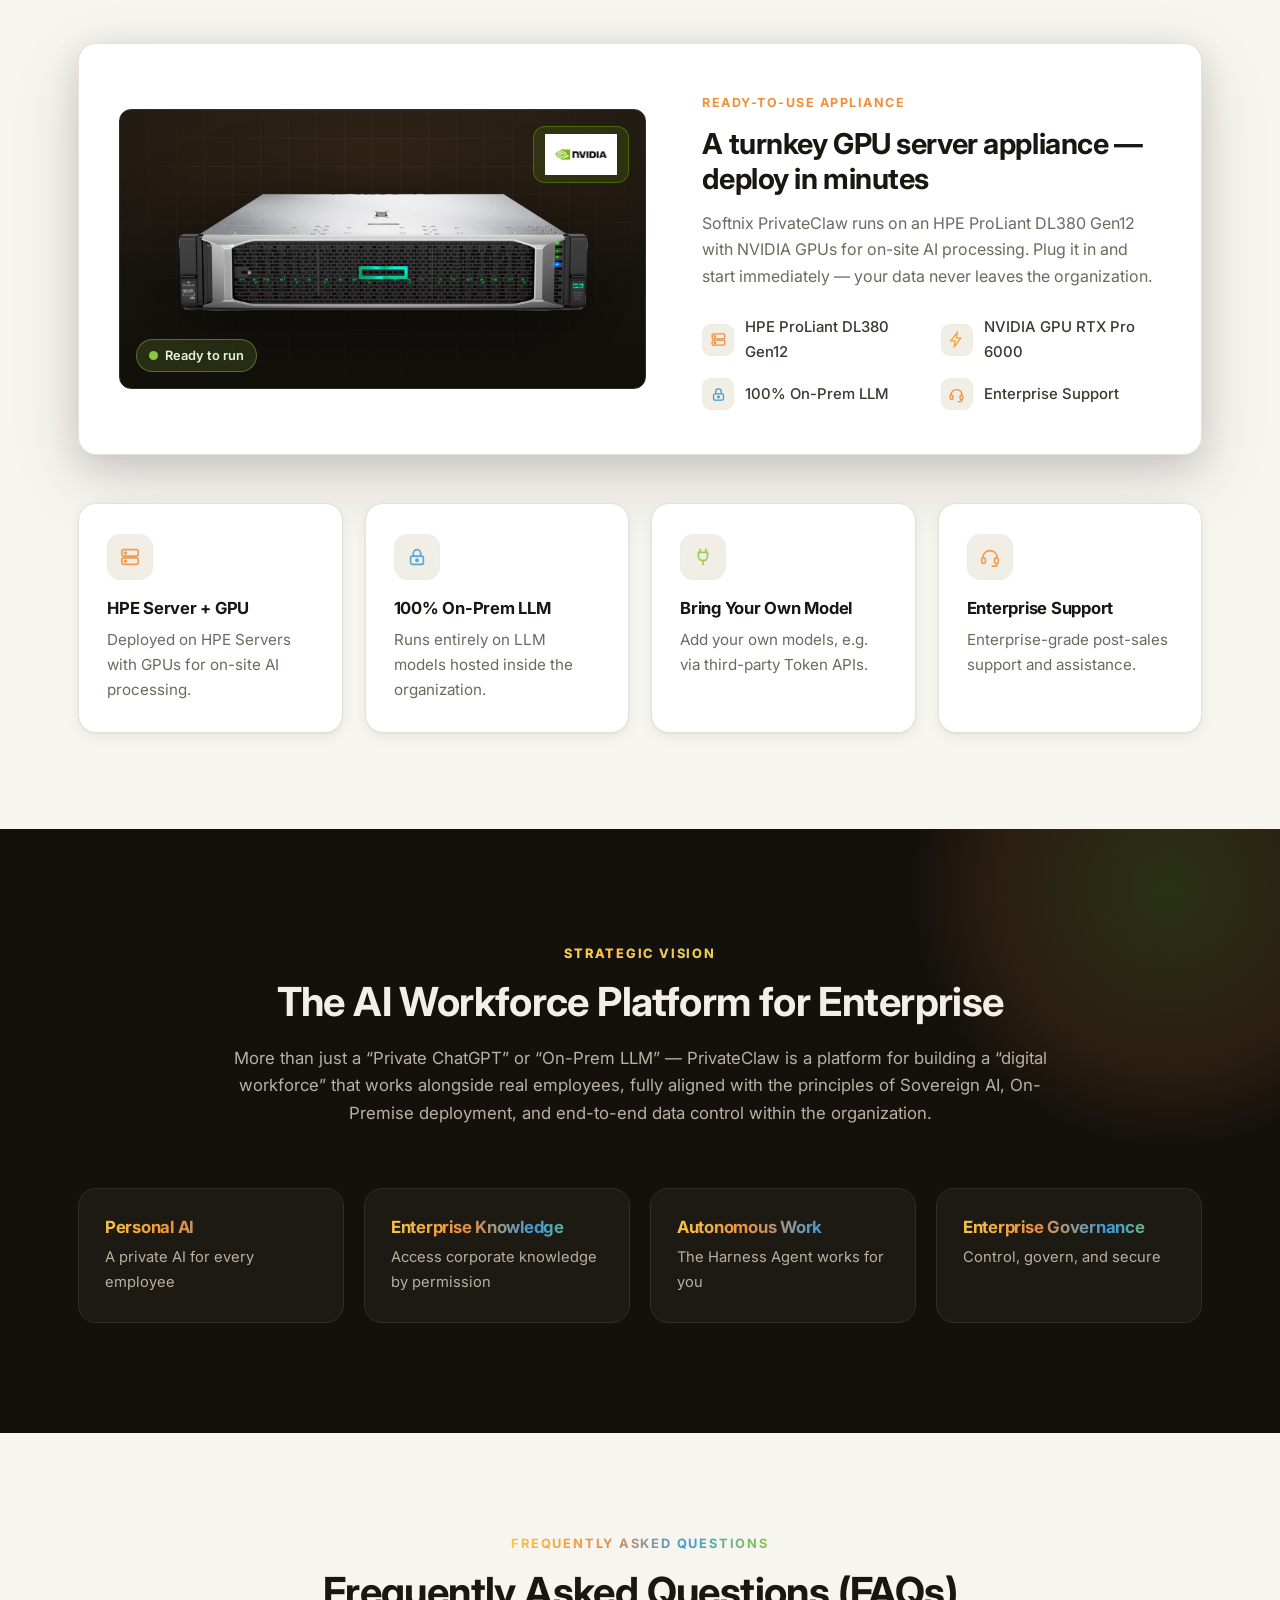
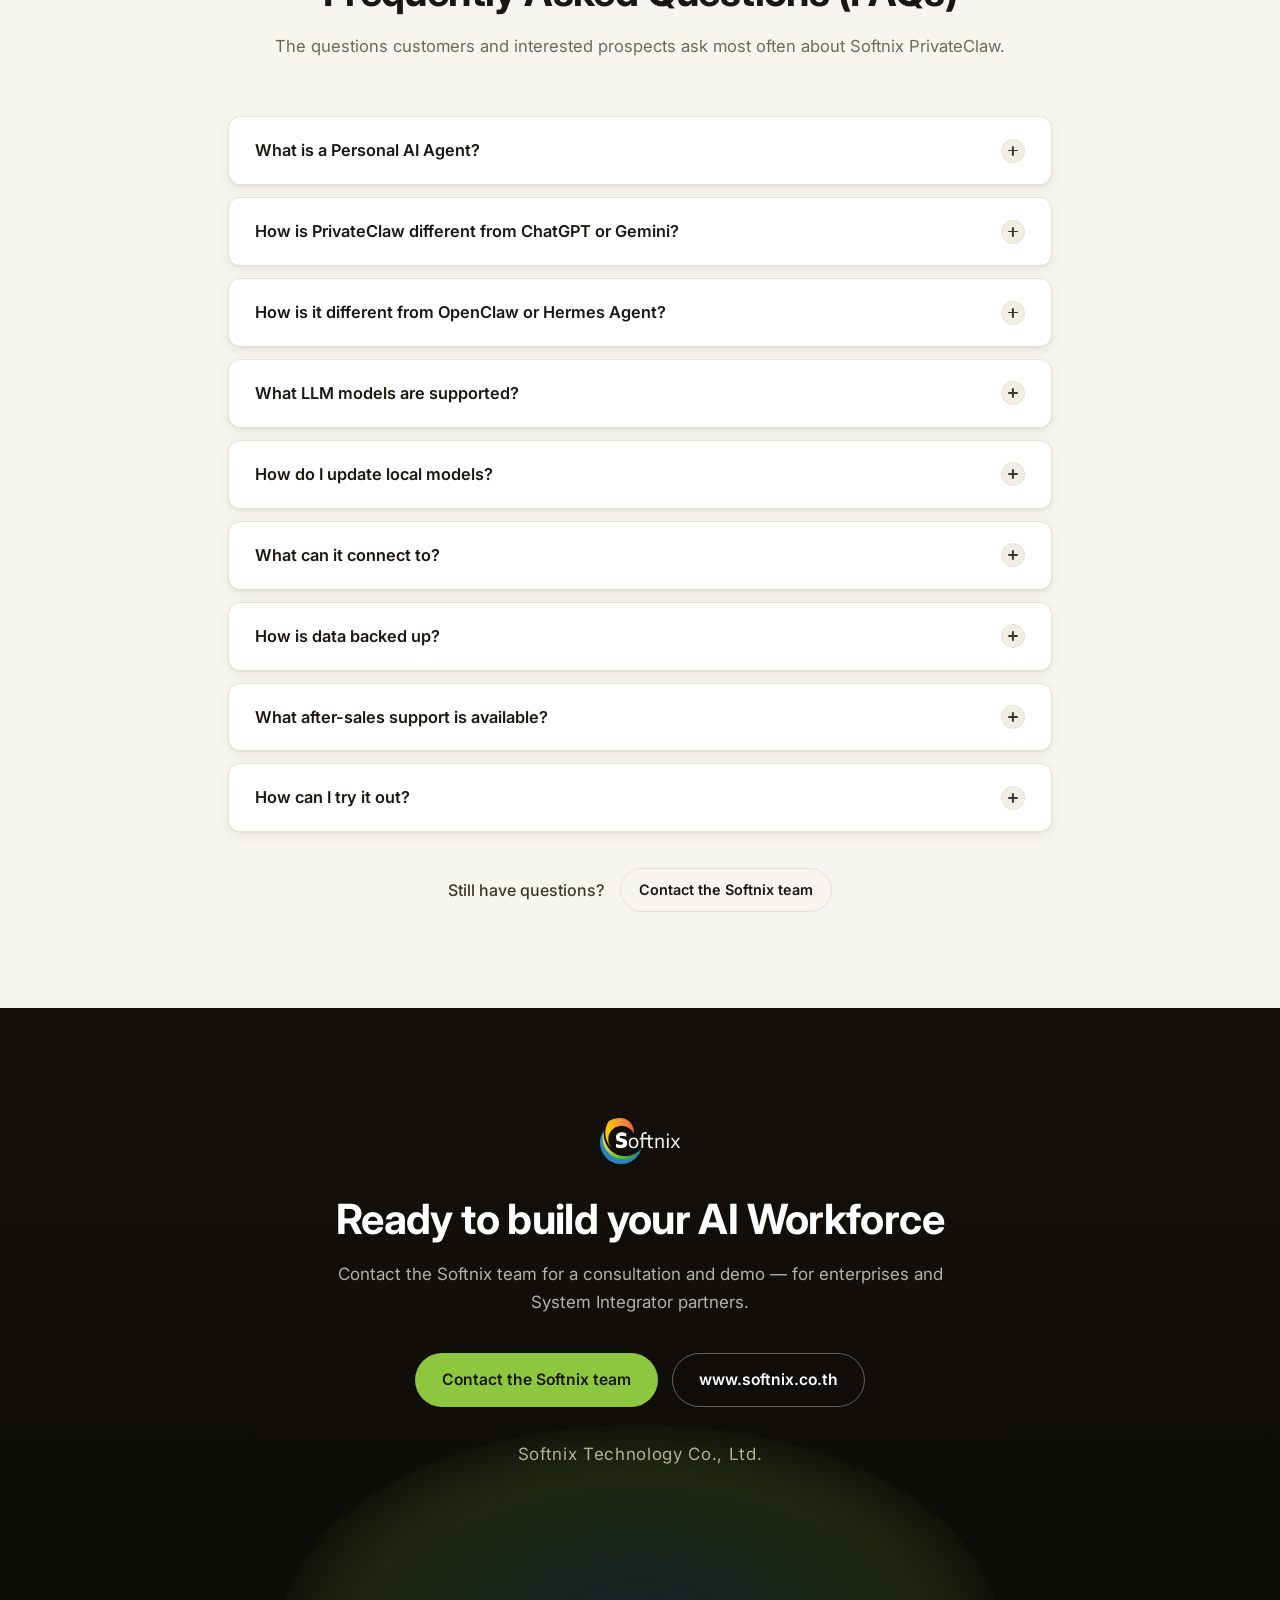
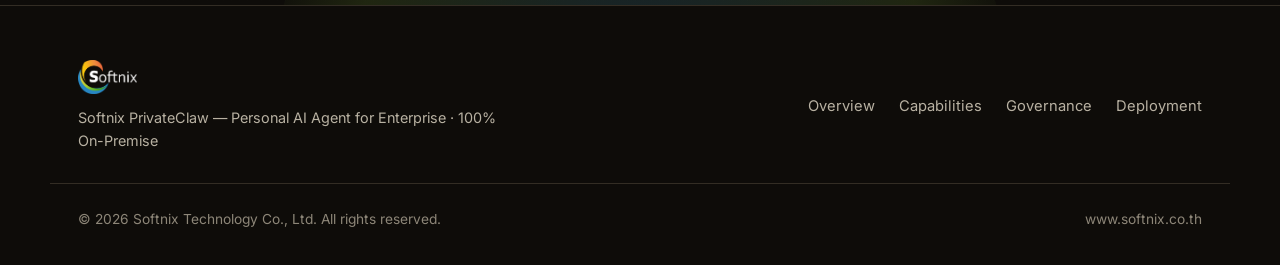
==== commit 91608891: "Update deployment copy: DL380 Gen12, NVIDIA RTX Pro 6000, GPU Server Rename the appliance showcase t" ====
--- a/public/index.html
+++ b/public/index.html
@@ -358,7 +358,7 @@
         <div class="appliance reveal">
           <div class="appliance__rack">
             <div class="appliance__grid-deco"></div>
-            <img src="assets/hpe-dl380.png" alt="HPE ProLiant DL380 Gen10 server" class="appliance__server" />
+            <img src="assets/hpe-dl380.png" alt="HPE ProLiant DL380 Gen12 GPU server" class="appliance__server" />
             <span class="appliance__badge">
               <img src="assets/nvidia-logo.png" alt="NVIDIA" class="appliance__nvidia" />
             </span>
@@ -366,11 +366,11 @@
           </div>
           <div class="appliance__text">
             <span class="appliance__kicker" data-i18n="deploy.appliance.kicker">Ready-to-Use Appliance</span>
-            <h3 data-i18n="deploy.appliance.title">ตู้ Server พร้อมใช้ — Deploy ได้ทันที</h3>
-            <p data-i18n="deploy.appliance.lead">Softnix PrivateClaw ติดตั้งบน HPE ProLiant DL380 Gen10 พร้อม NVIDIA GPU เพื่อประมวลผล AI ภายในองค์กร เสียบใช้งานได้ทันที ข้อมูลไม่ออกนอกองค์กร</p>
+            <h3 data-i18n="deploy.appliance.title">GPU Server พร้อมใช้ — Deploy ได้ทันที</h3>
+            <p data-i18n="deploy.appliance.lead">Softnix PrivateClaw ติดตั้งบน HPE ProLiant DL380 Gen12 พร้อม NVIDIA GPU เพื่อประมวลผล AI ภายในองค์กร เสียบใช้งานได้ทันที ข้อมูลไม่ออกนอกองค์กร</p>
             <ul class="appliance__specs">
-              <li><span class="spec__icon" data-icon="server"></span><span data-i18n="deploy.spec1">HPE ProLiant DL380 Gen10</span></li>
-              <li><span class="spec__icon" data-icon="bolt"></span><span data-i18n="deploy.spec2">NVIDIA GPU Acceleration</span></li>
+              <li><span class="spec__icon" data-icon="server"></span><span data-i18n="deploy.spec1">HPE ProLiant DL380 Gen12</span></li>
+              <li><span class="spec__icon" data-icon="bolt"></span><span data-i18n="deploy.spec2">NVIDIA GPU RTX Pro 6000</span></li>
               <li><span class="spec__icon" data-icon="lock"></span><span data-i18n="deploy.spec3">100% On-Prem LLM</span></li>
               <li><span class="spec__icon" data-icon="headset"></span><span data-i18n="deploy.spec4">Enterprise Support</span></li>
             </ul>
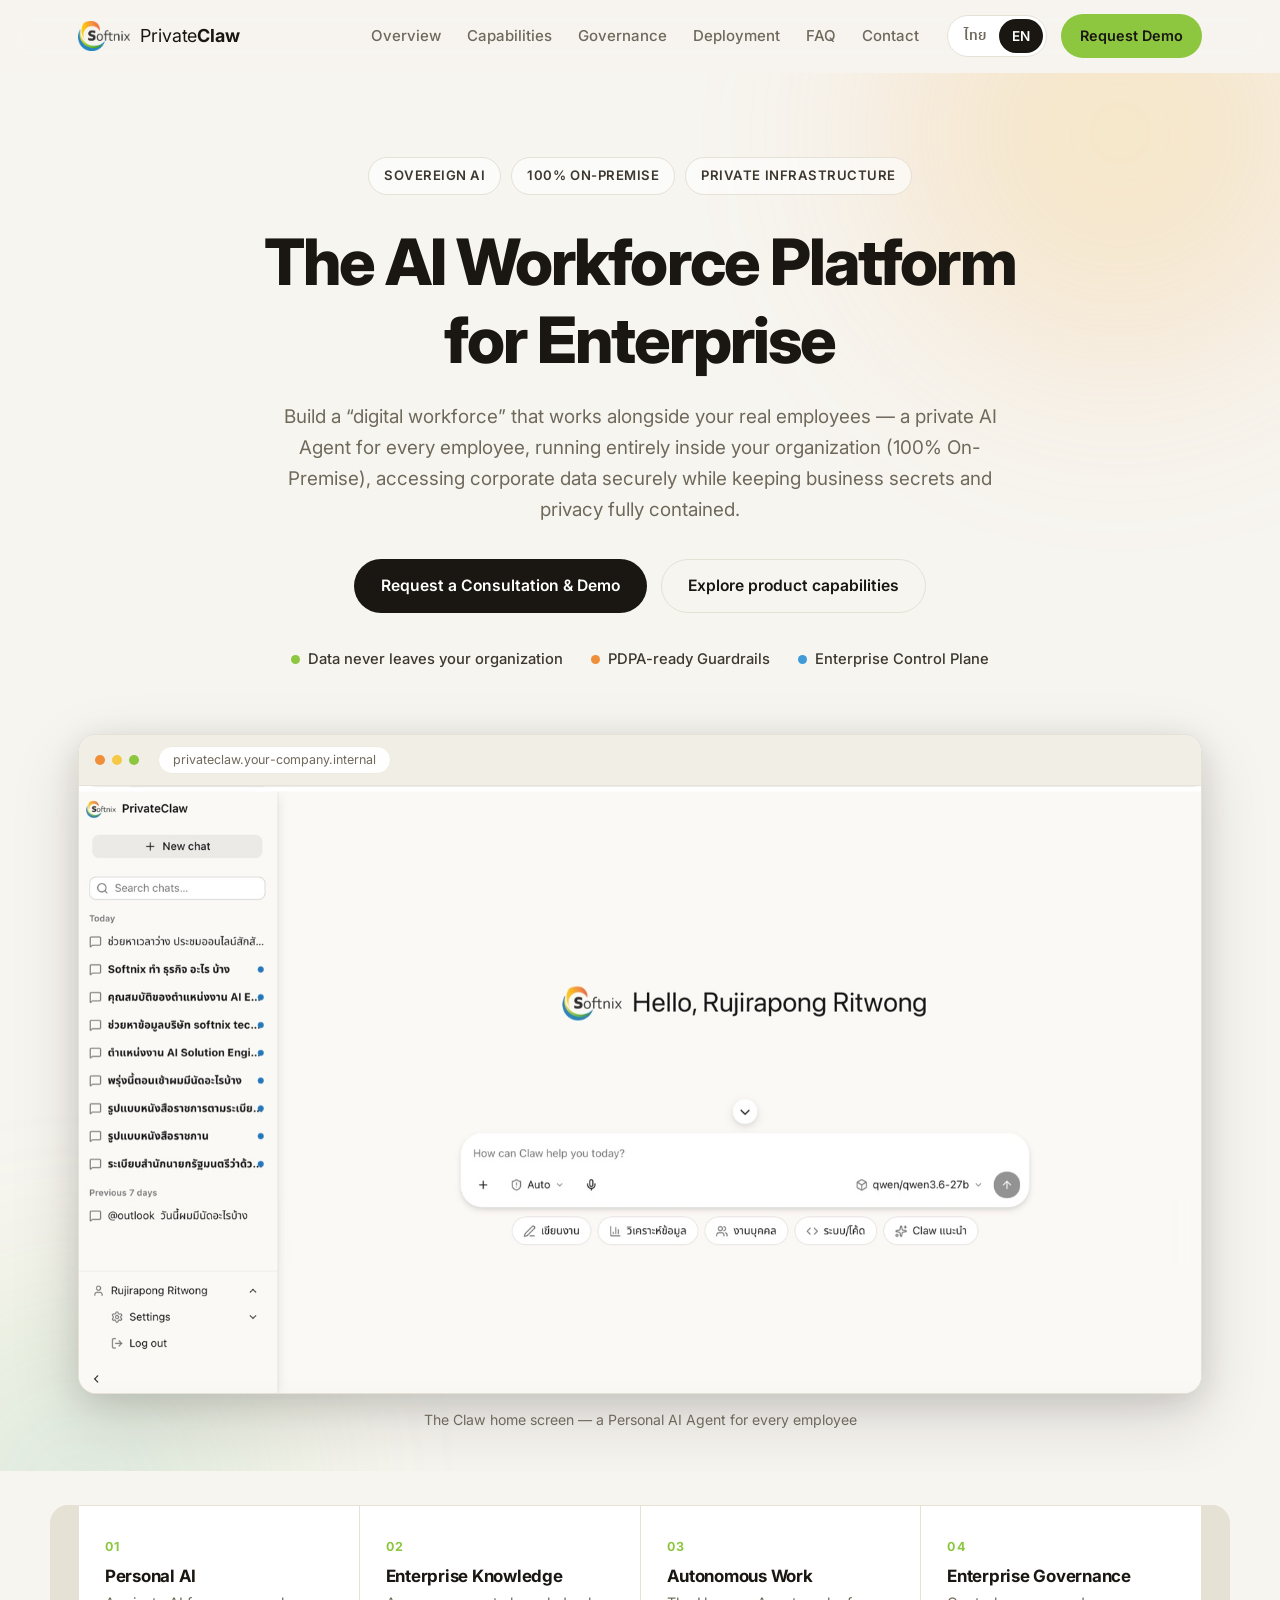
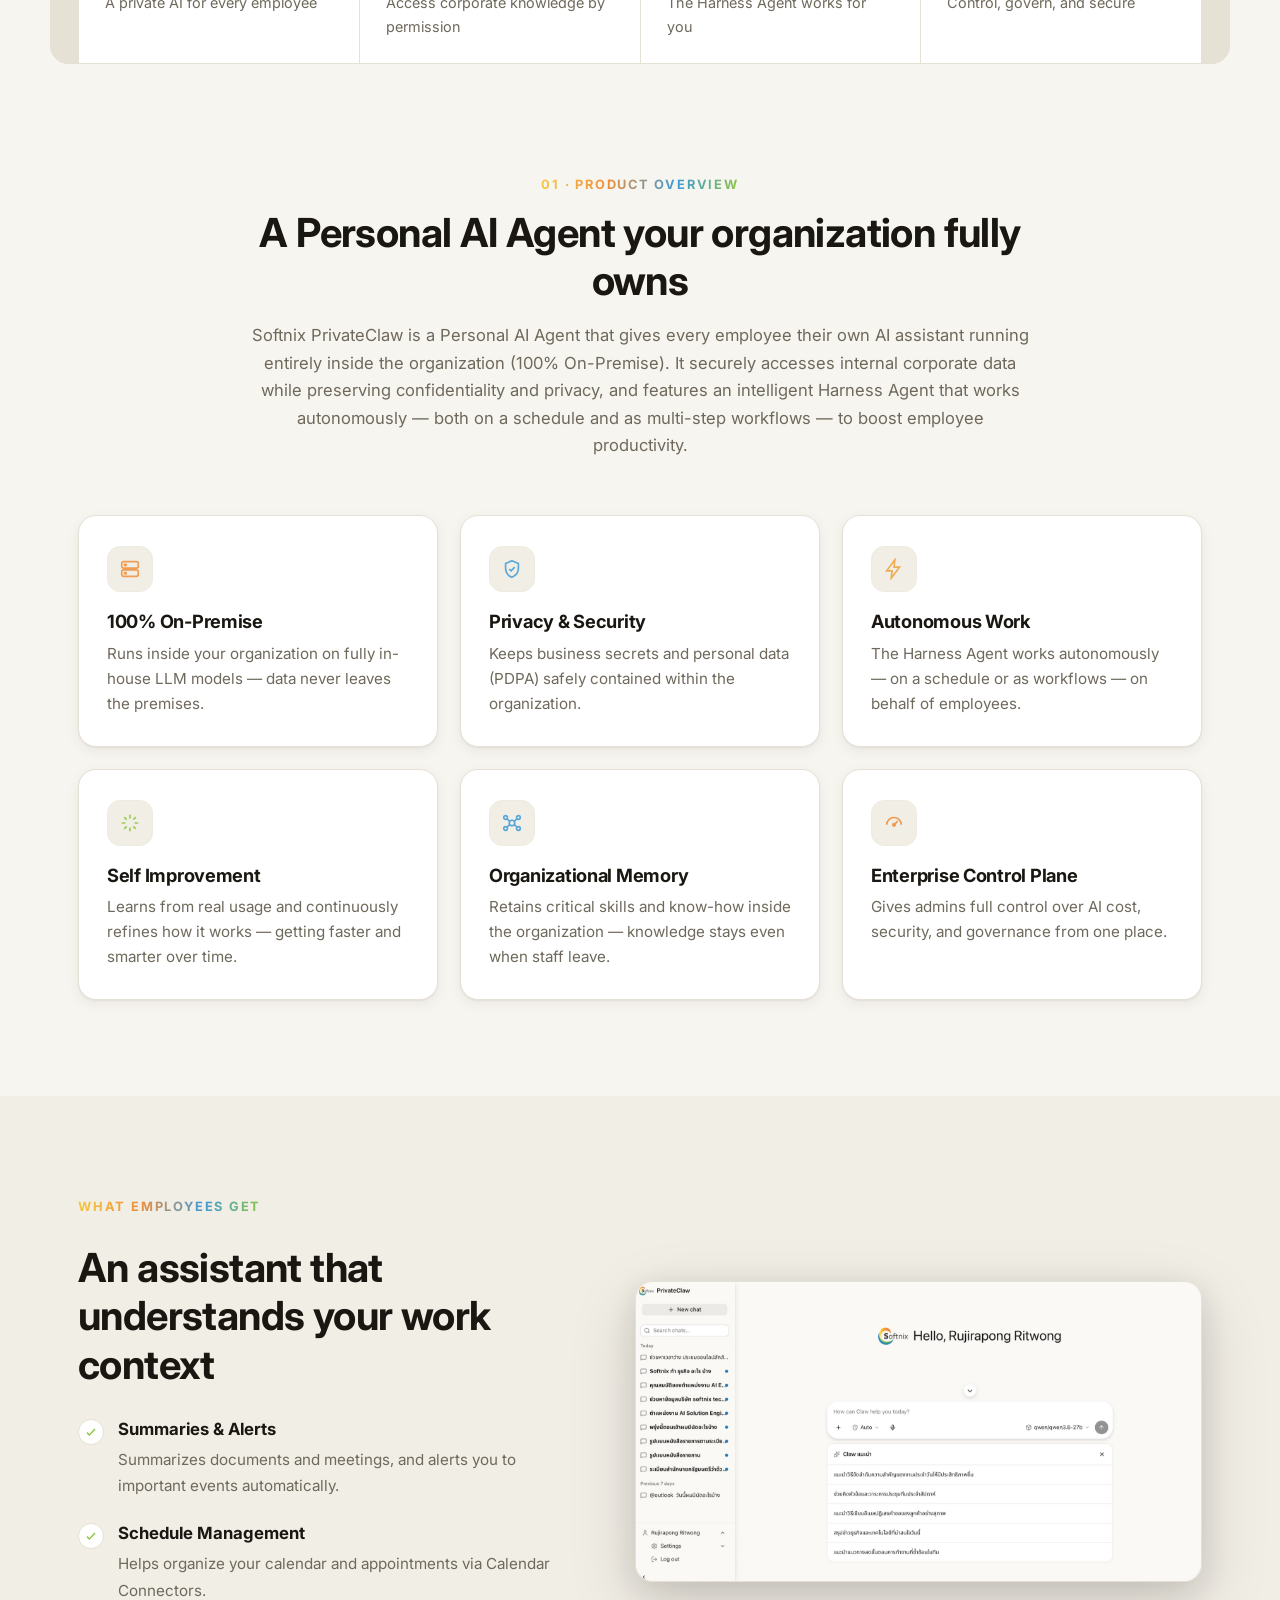
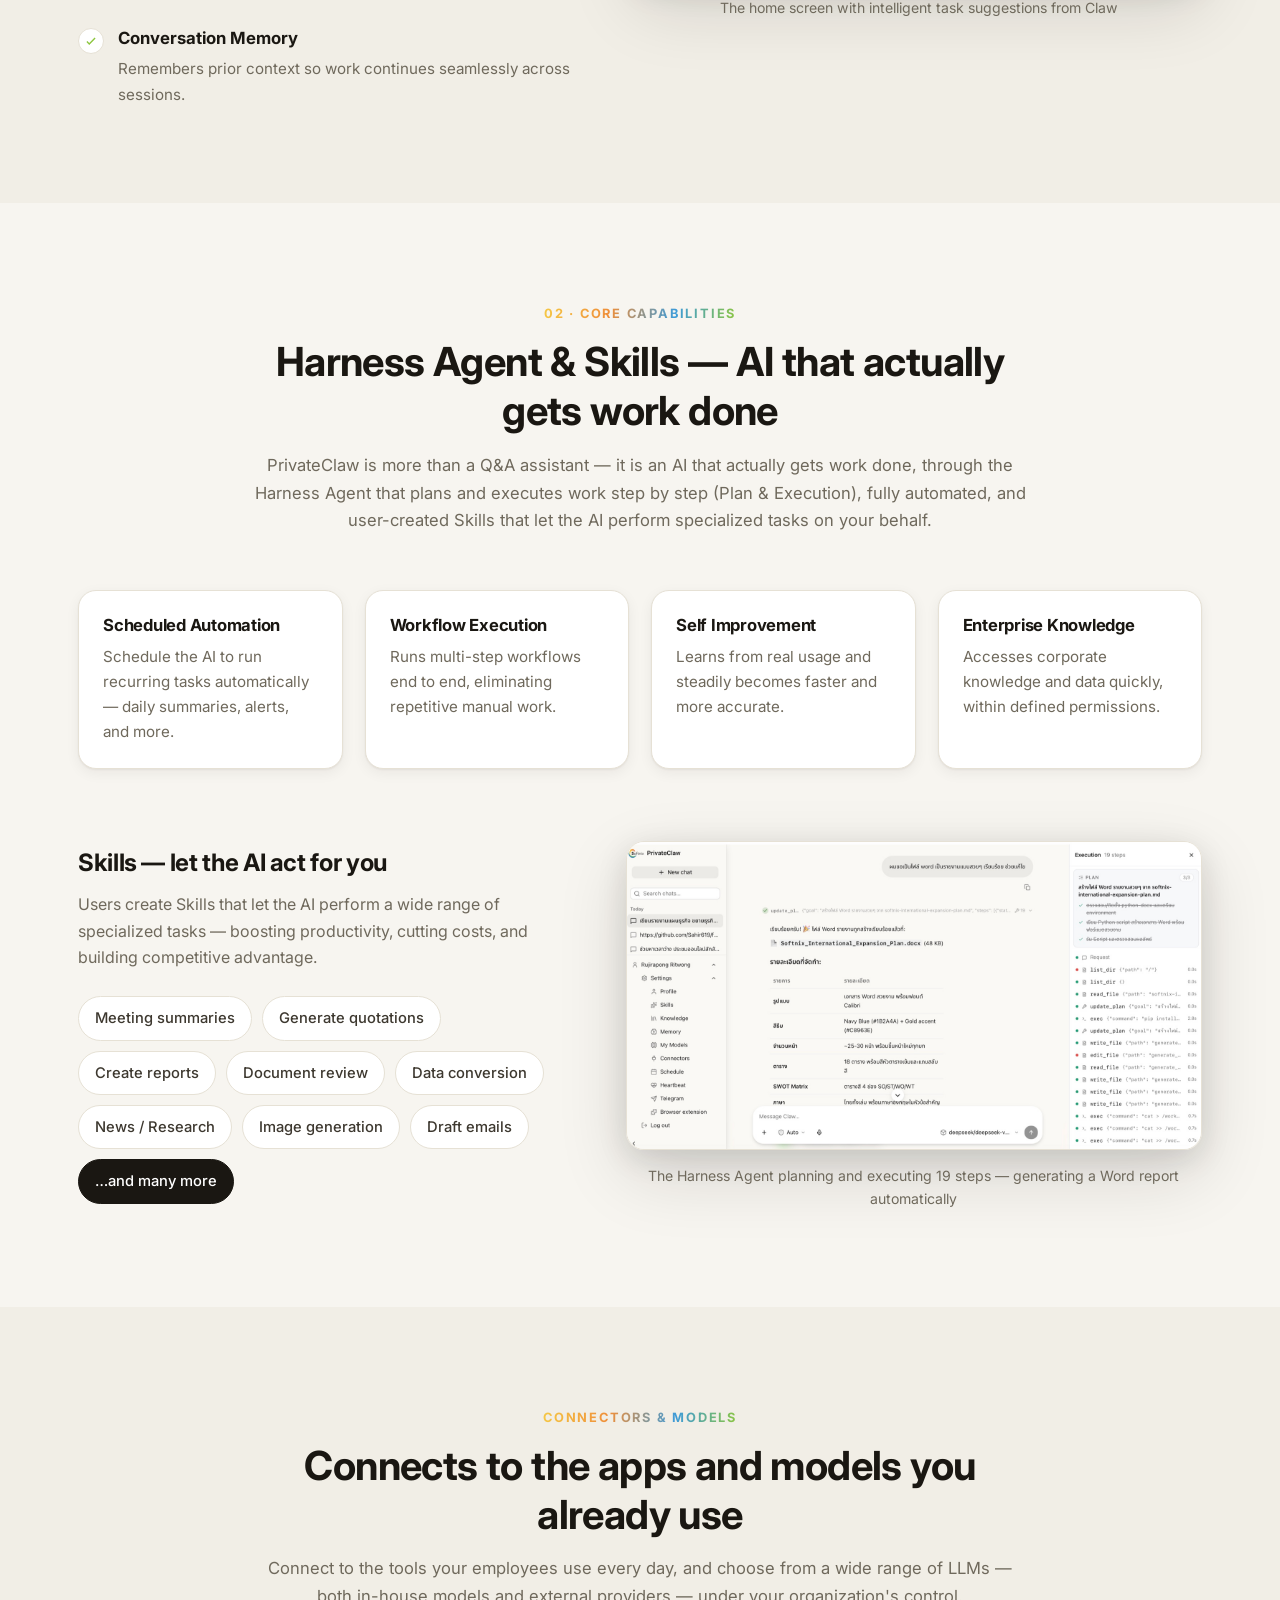
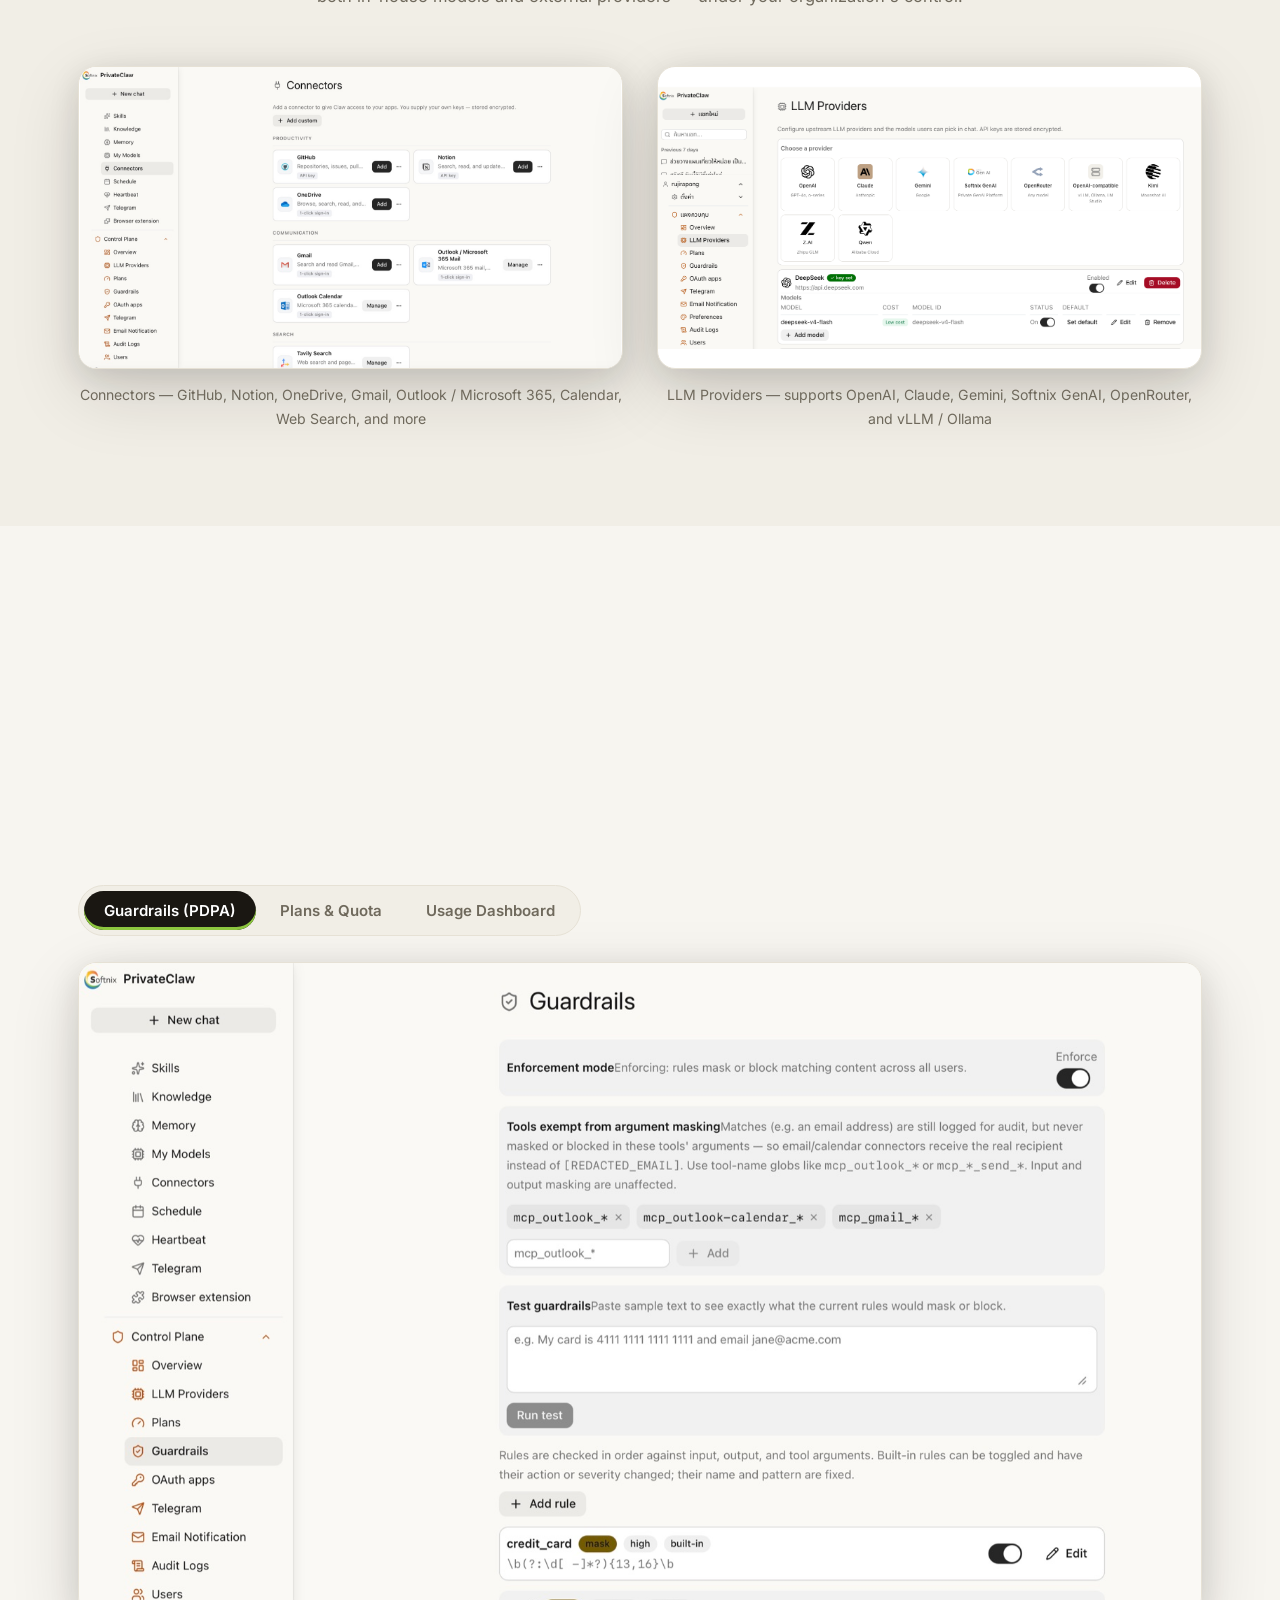
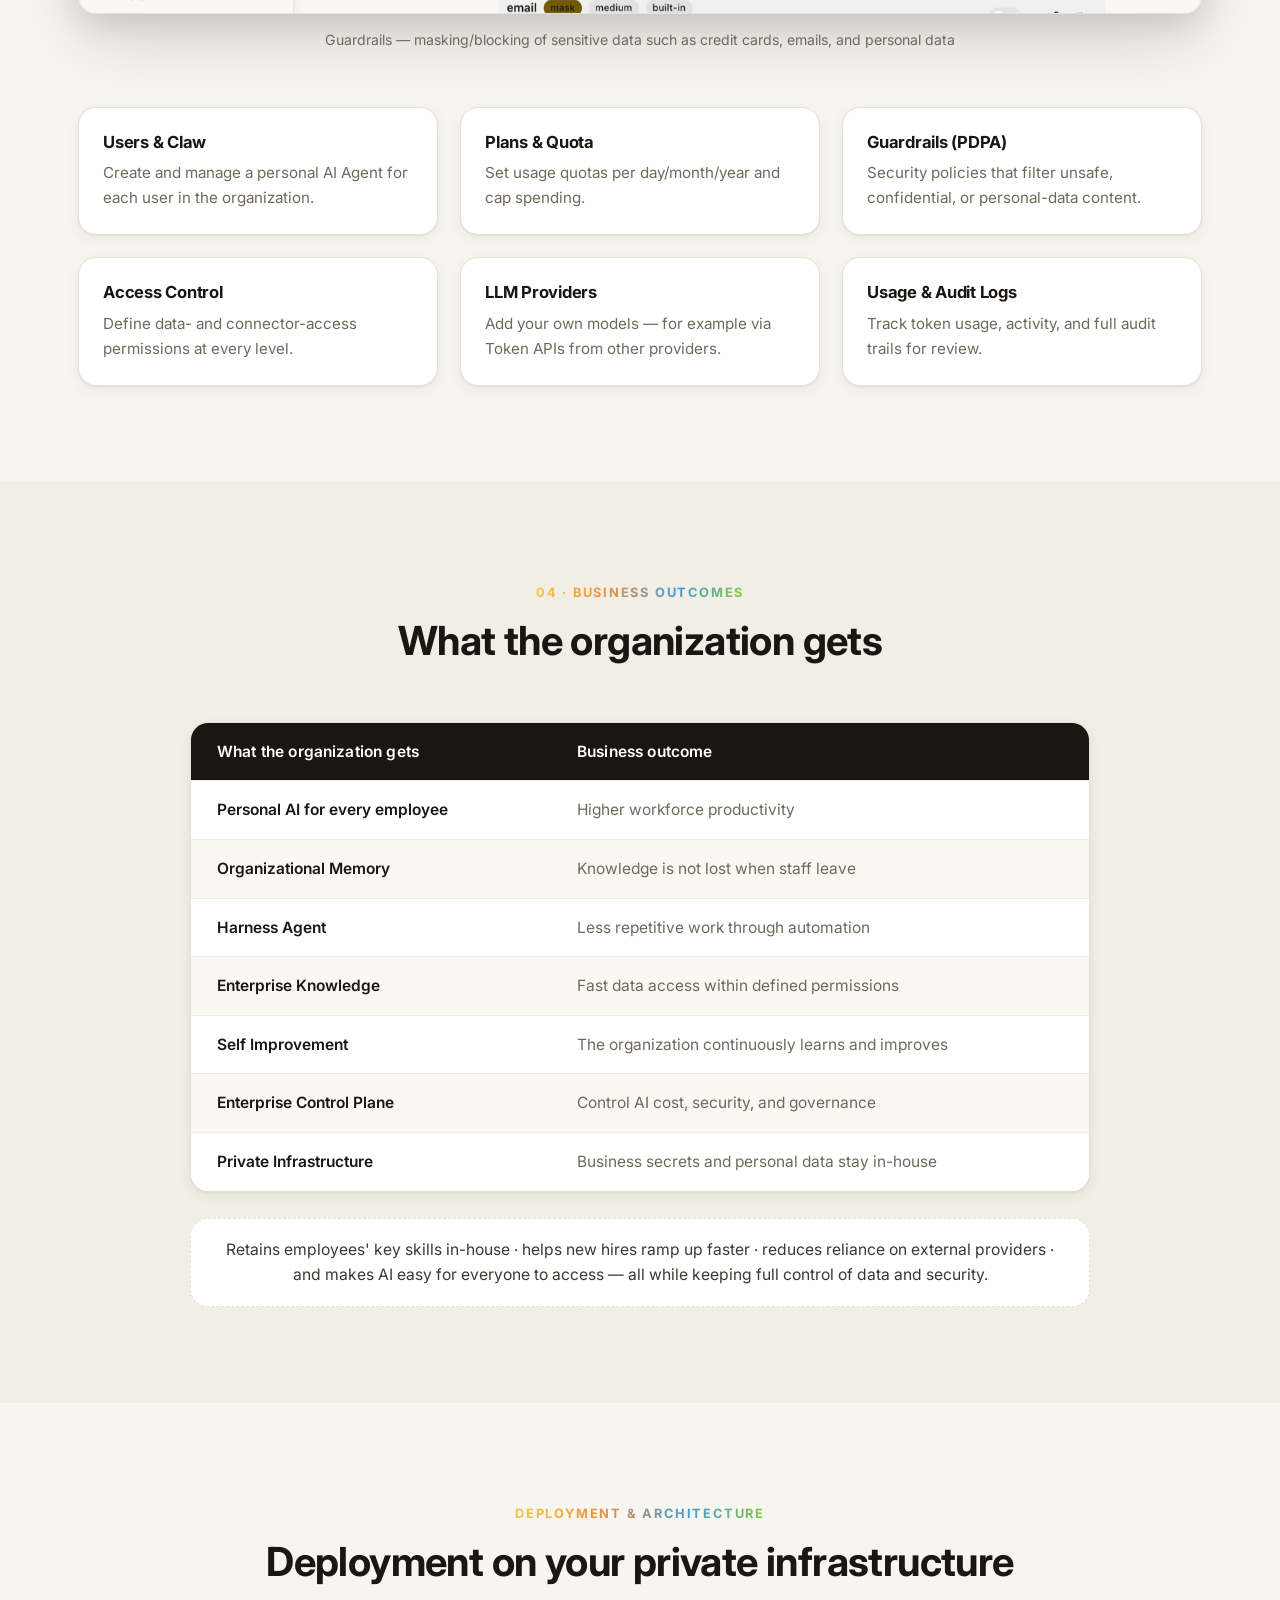
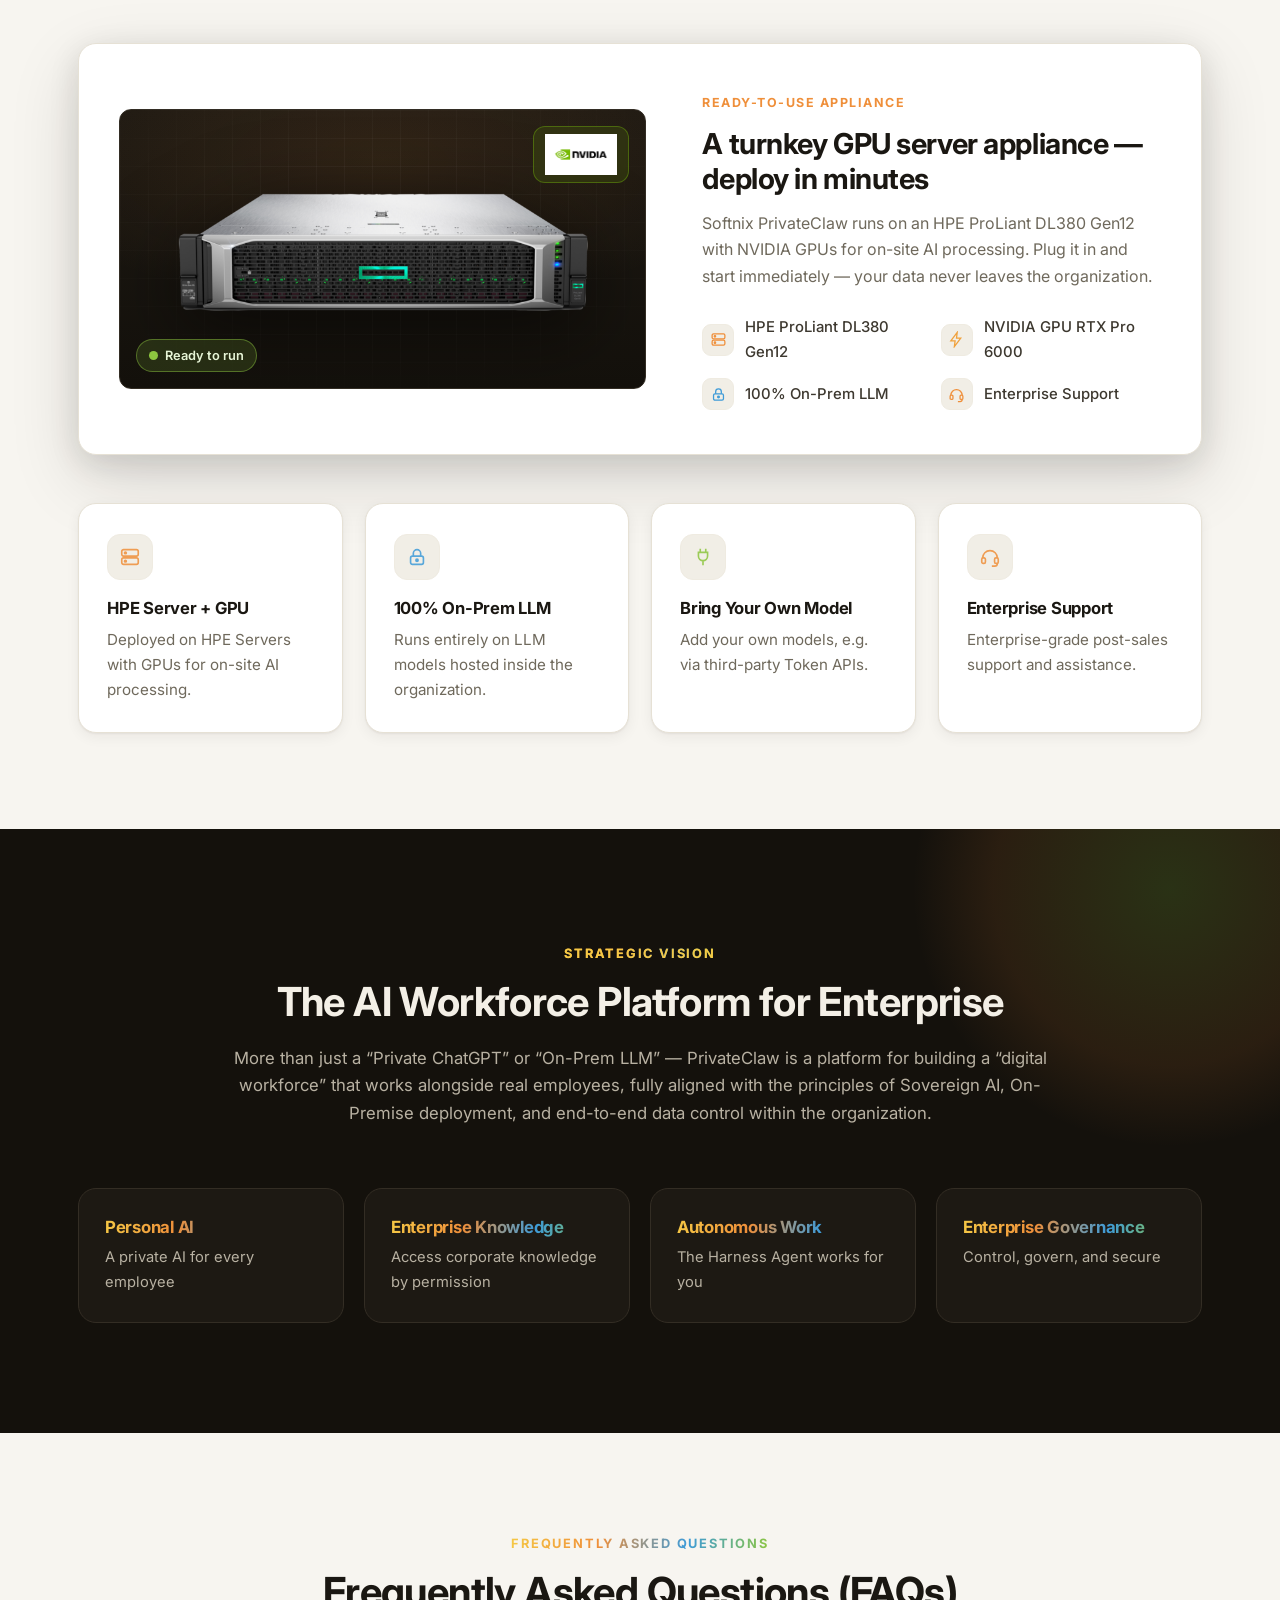
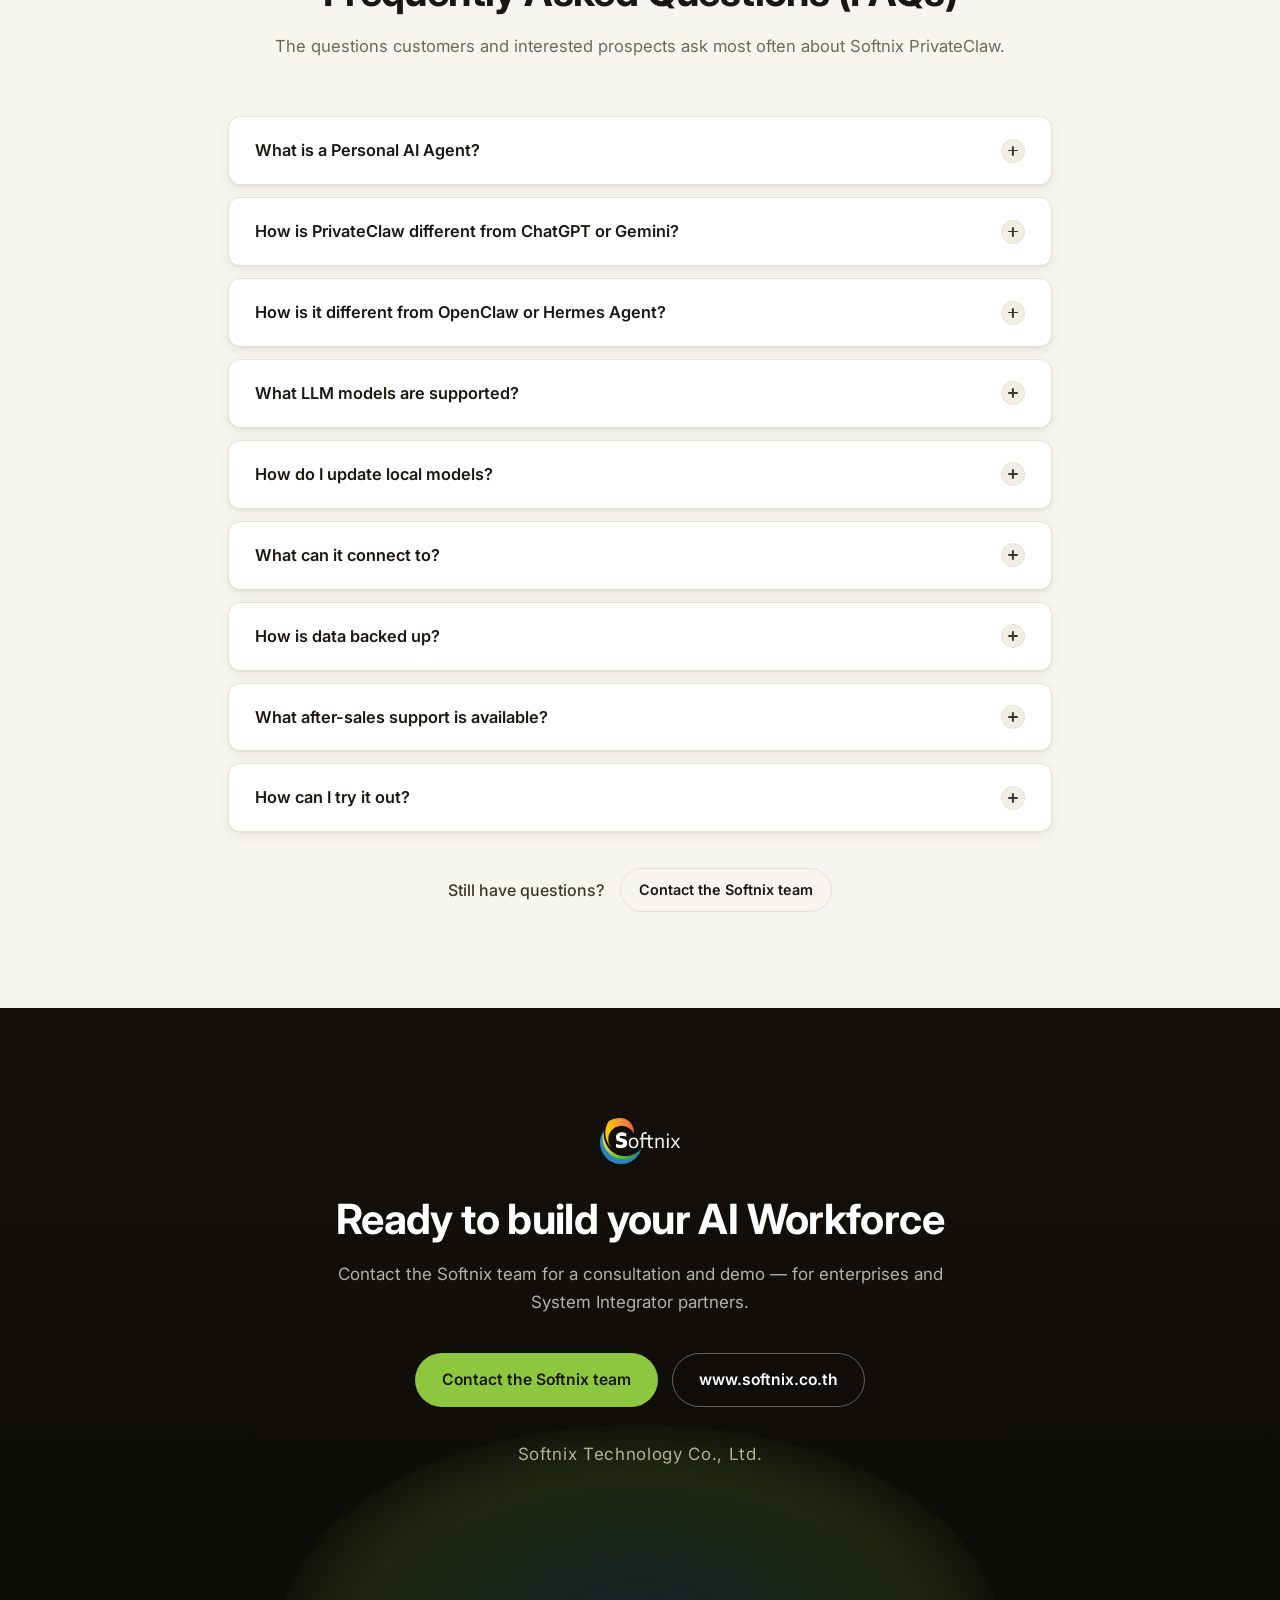
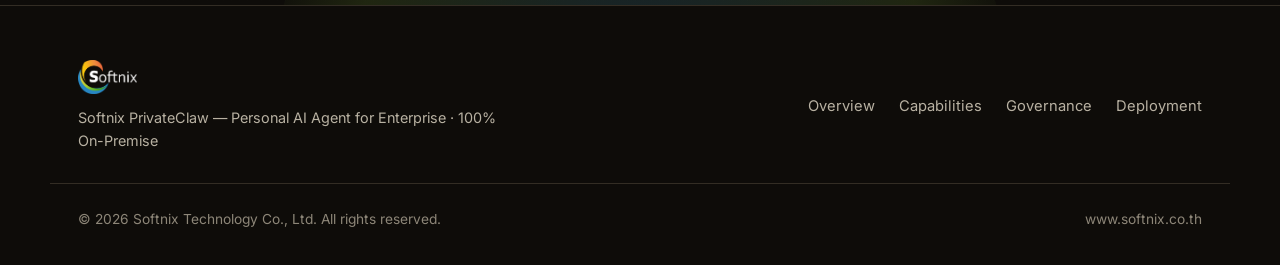
==== commit b6fa5942: "Point 'Contact Softnix Team' buttons to /contact/ page Update both Contact Softnix Team CTAs (FAQ 's" ====
--- a/public/index.html
+++ b/public/index.html
@@ -479,7 +479,7 @@
         </div>
         <div class="faq__more reveal">
           <span data-i18n="faq.moreLead">ยังมีคำถามเพิ่มเติม?</span>
-          <a href="#contact" class="btn btn--ghost btn--sm" data-i18n="faq.moreCta">ติดต่อทีมงาน Softnix</a>
+          <a href="https://www.softnix.co.th/contact/" target="_blank" rel="noopener" class="btn btn--ghost btn--sm" data-i18n="faq.moreCta">ติดต่อทีมงาน Softnix</a>
         </div>
       </div>
     </section>
@@ -491,7 +491,7 @@
         <h2 data-i18n="cta.title">พร้อมสร้าง AI Workforce ในองค์กรของคุณ</h2>
         <p data-i18n="cta.lead">ติดต่อทีมงาน Softnix เพื่อรับคำปรึกษาและ Demo — สำหรับองค์กรและ System Integrator พาร์ทเนอร์</p>
         <div class="cta__actions">
-          <a class="btn btn--light" href="https://www.softnix.co.th" target="_blank" rel="noopener" data-i18n="cta.btn1">ติดต่อทีมงาน Softnix</a>
+          <a class="btn btn--light" href="https://www.softnix.co.th/contact/" target="_blank" rel="noopener" data-i18n="cta.btn1">ติดต่อทีมงาน Softnix</a>
           <a class="btn btn--outline-light" href="https://www.softnix.co.th" target="_blank" rel="noopener">www.softnix.co.th</a>
         </div>
         <p class="cta__company" data-i18n="cta.company">Softnix Technology Co., Ltd.</p>
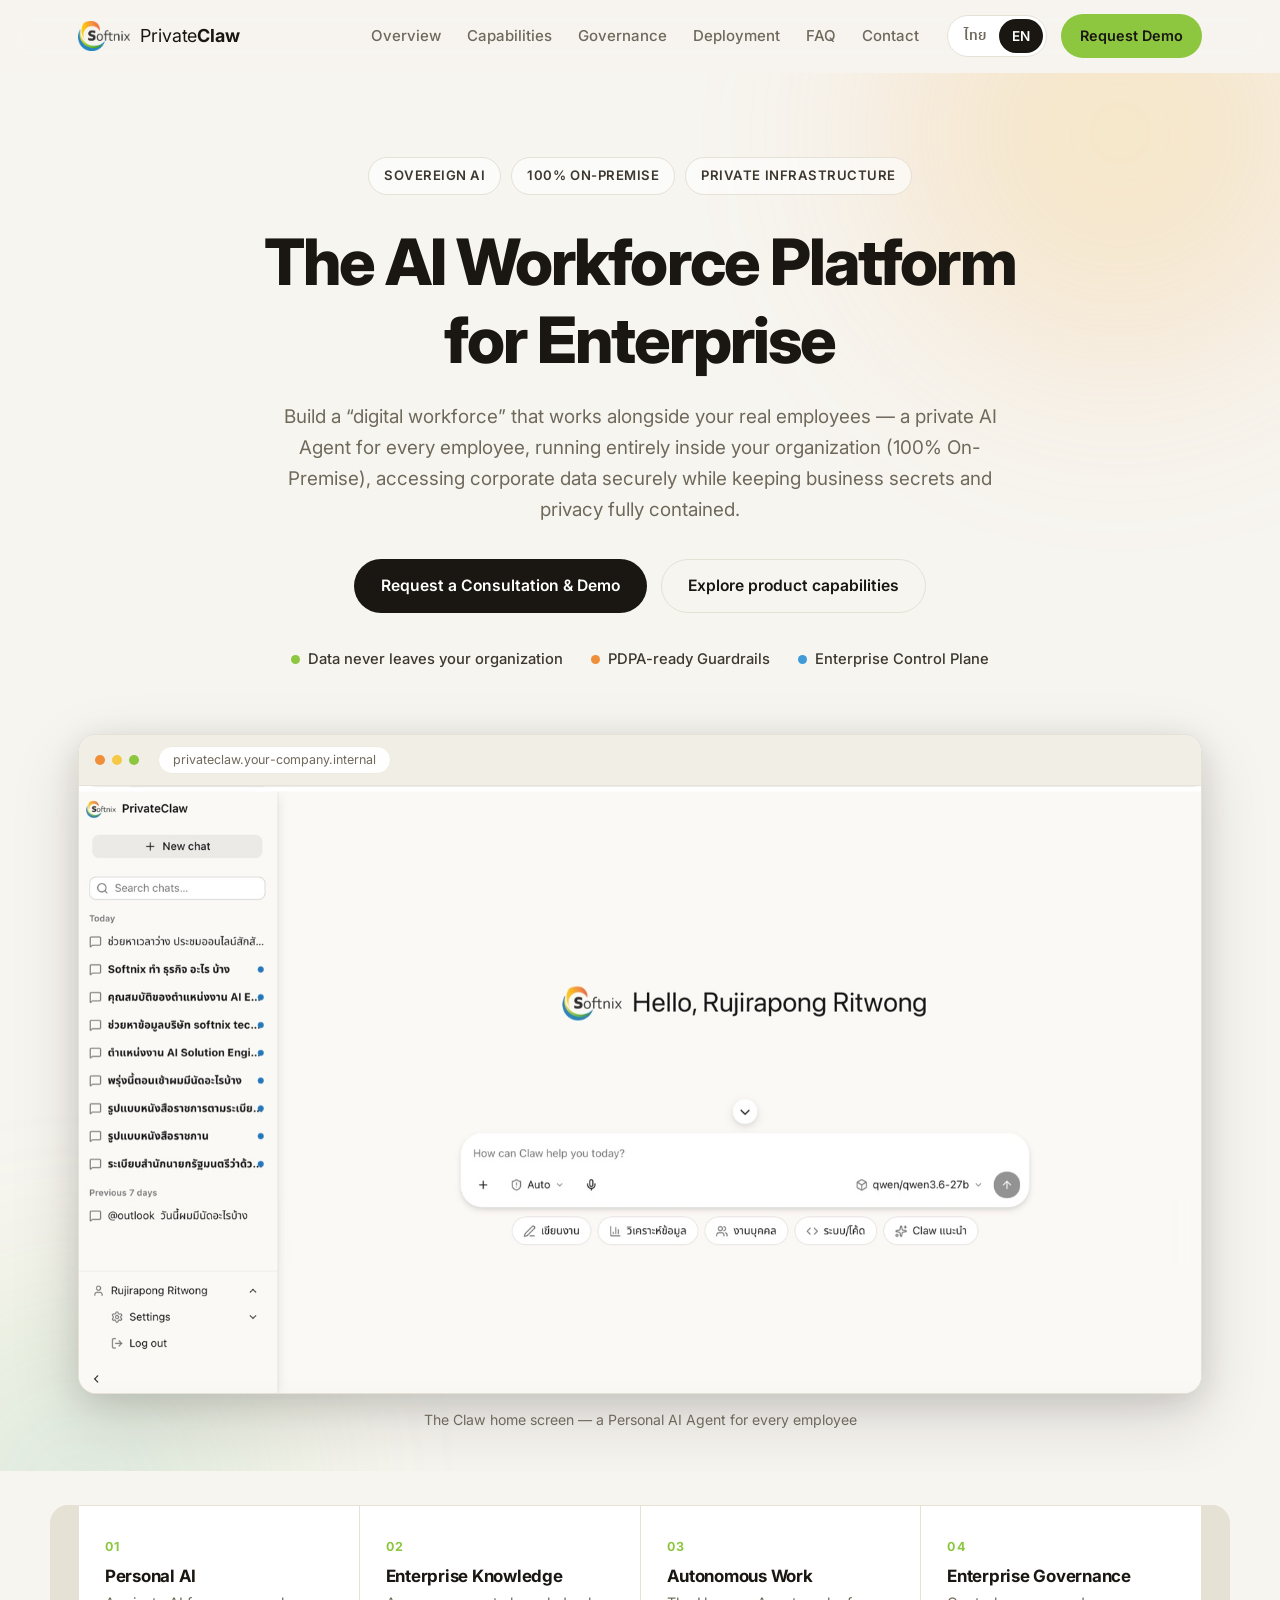
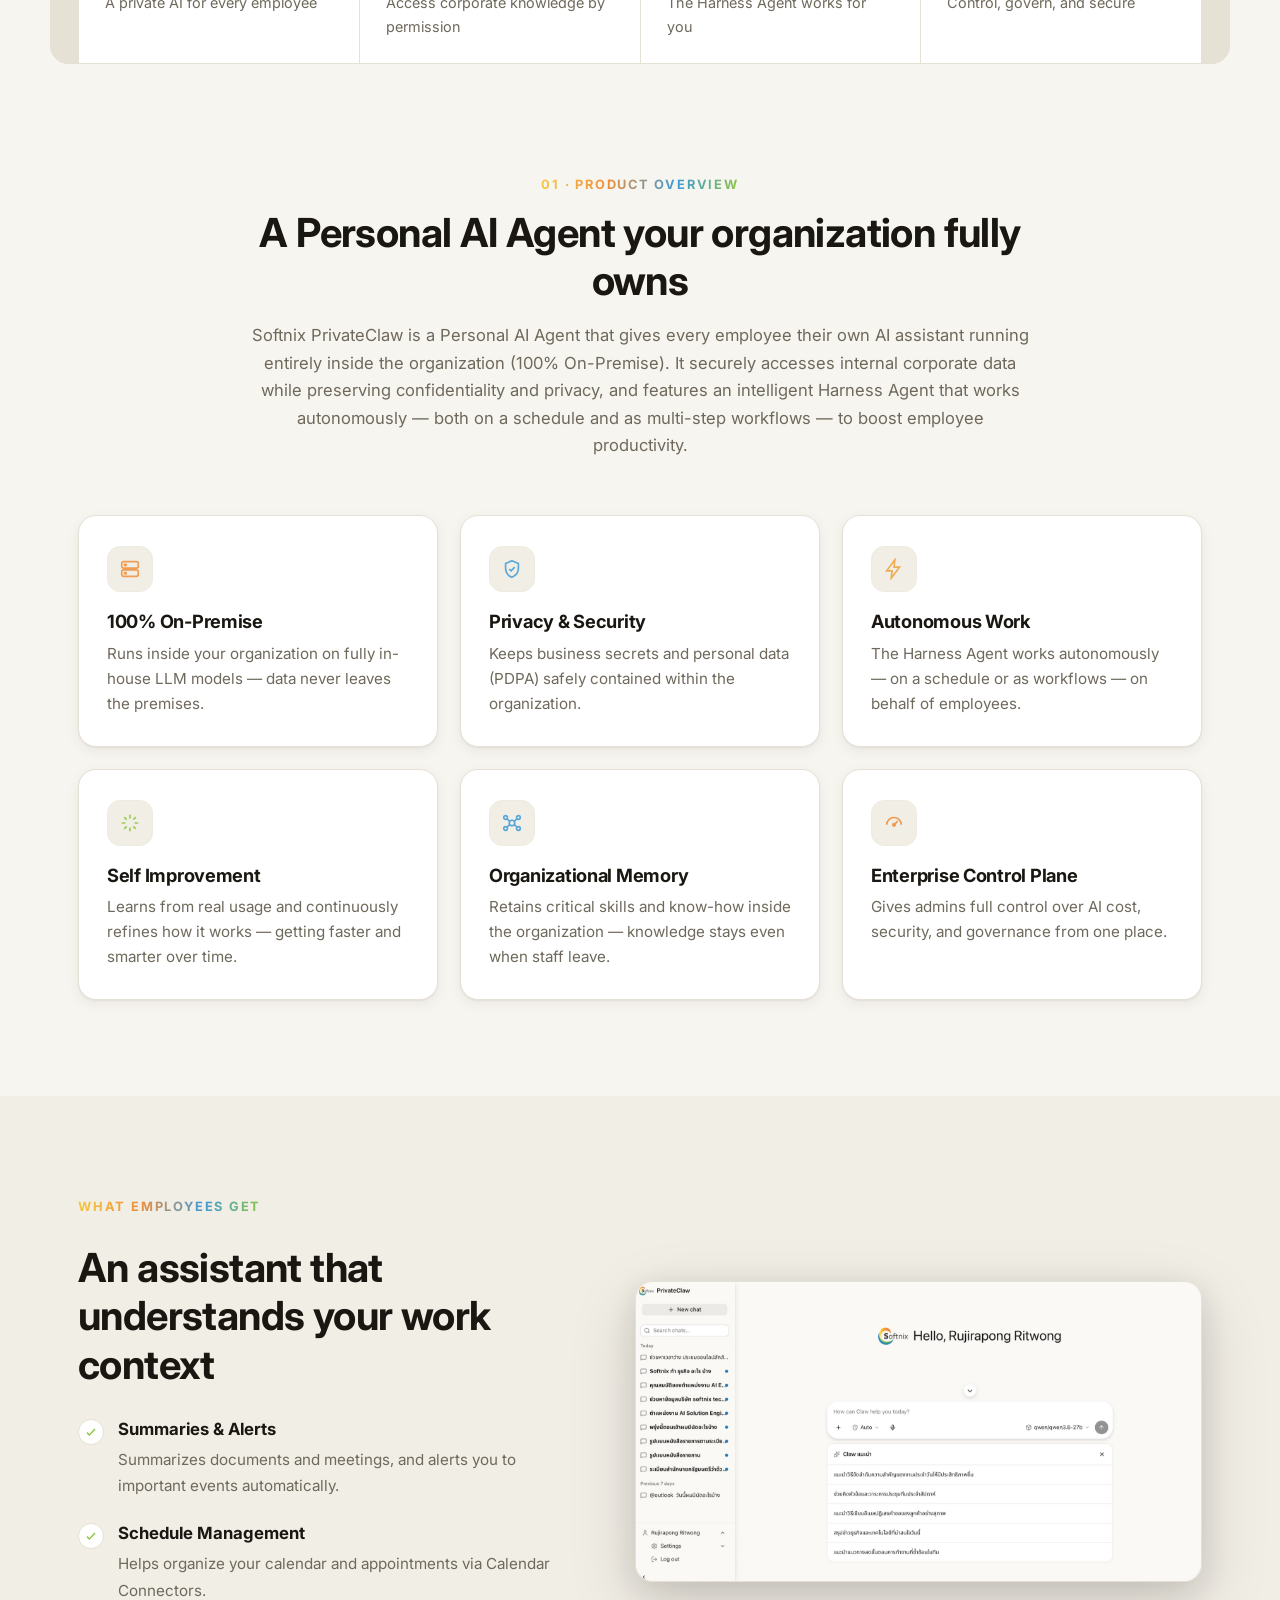
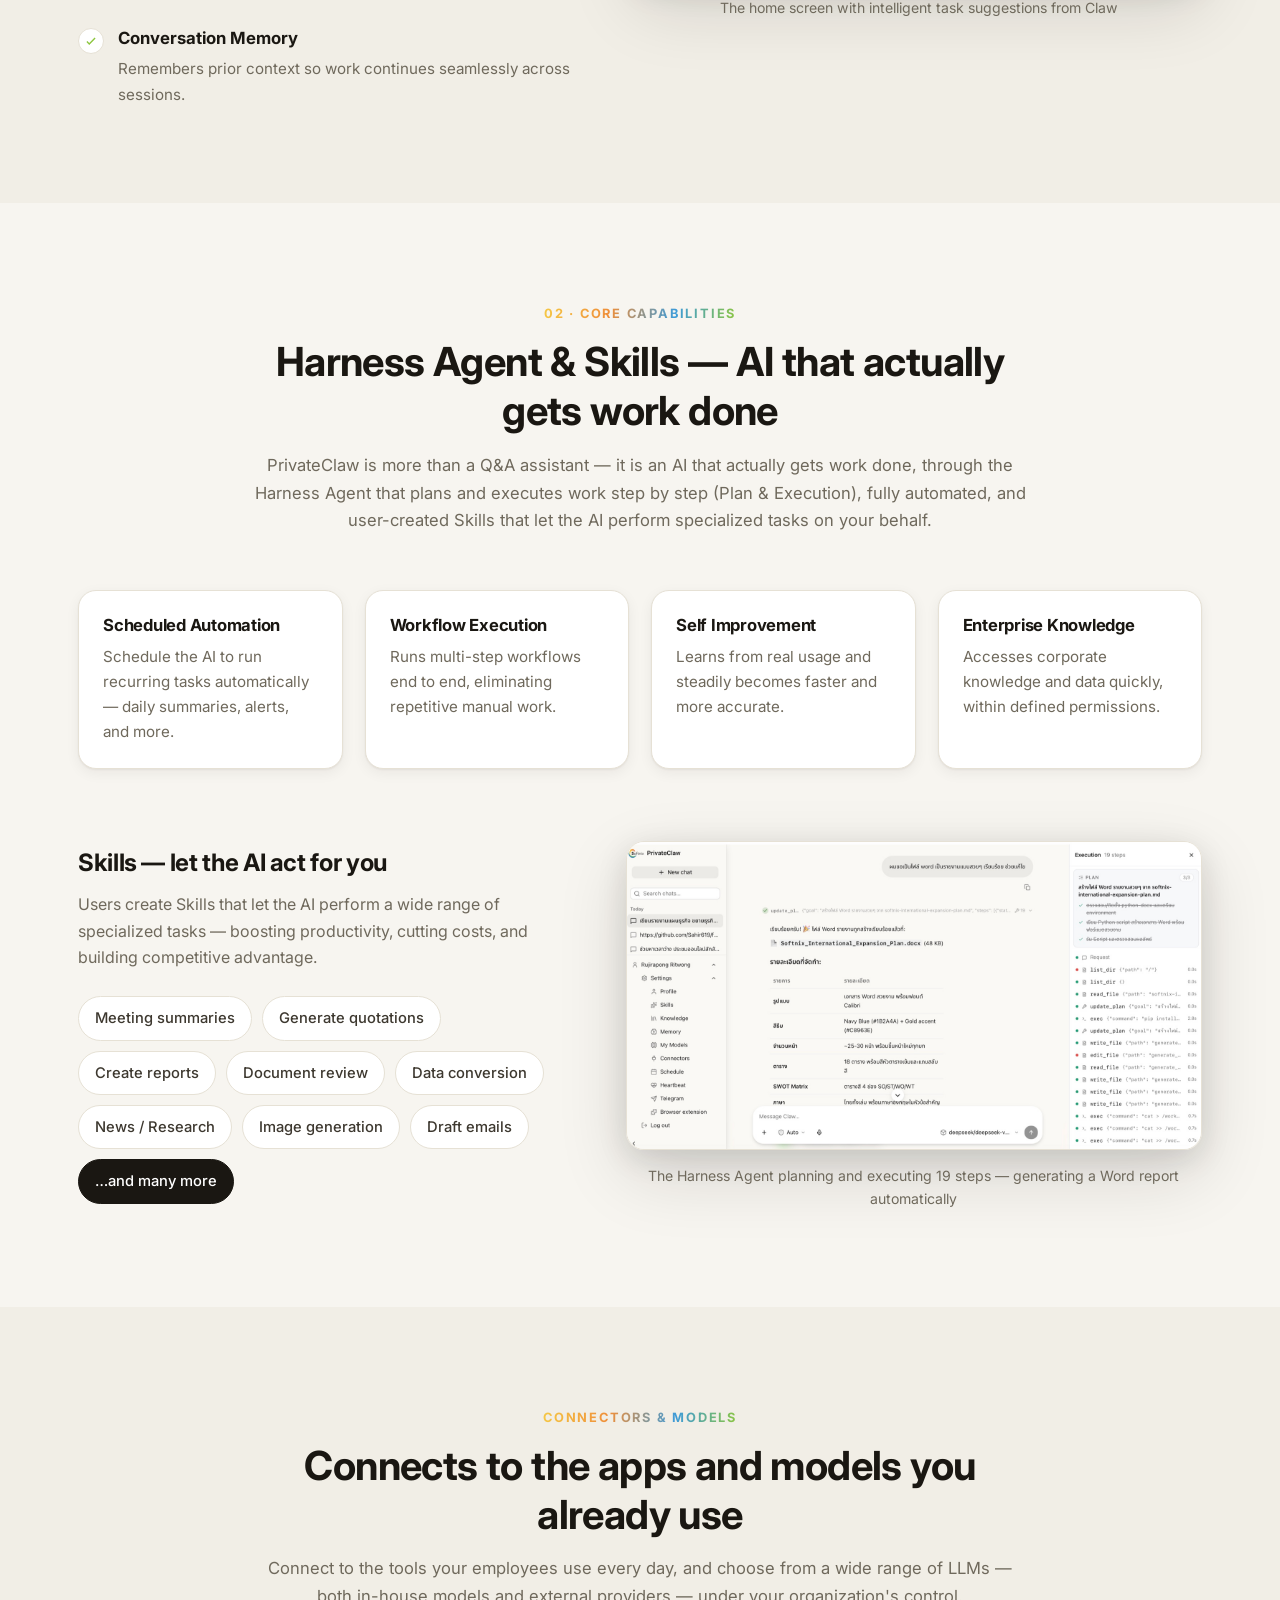
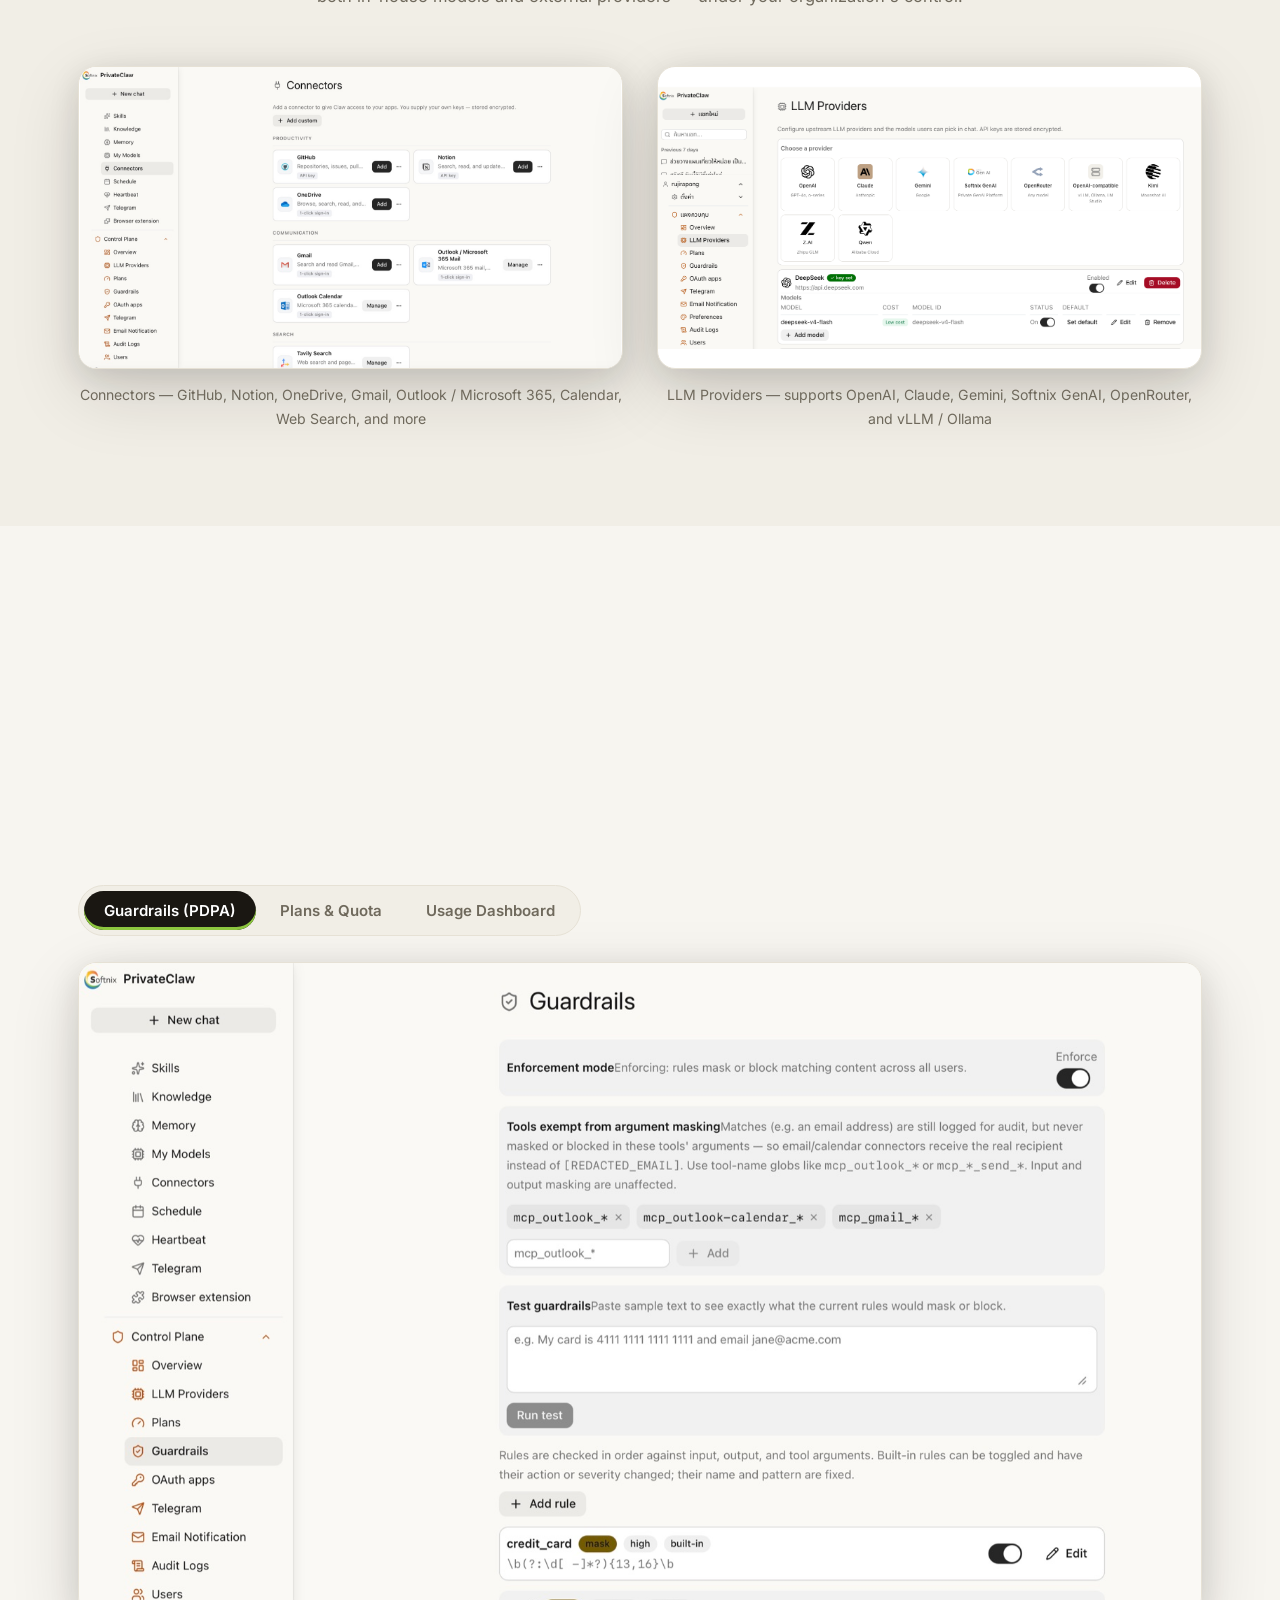
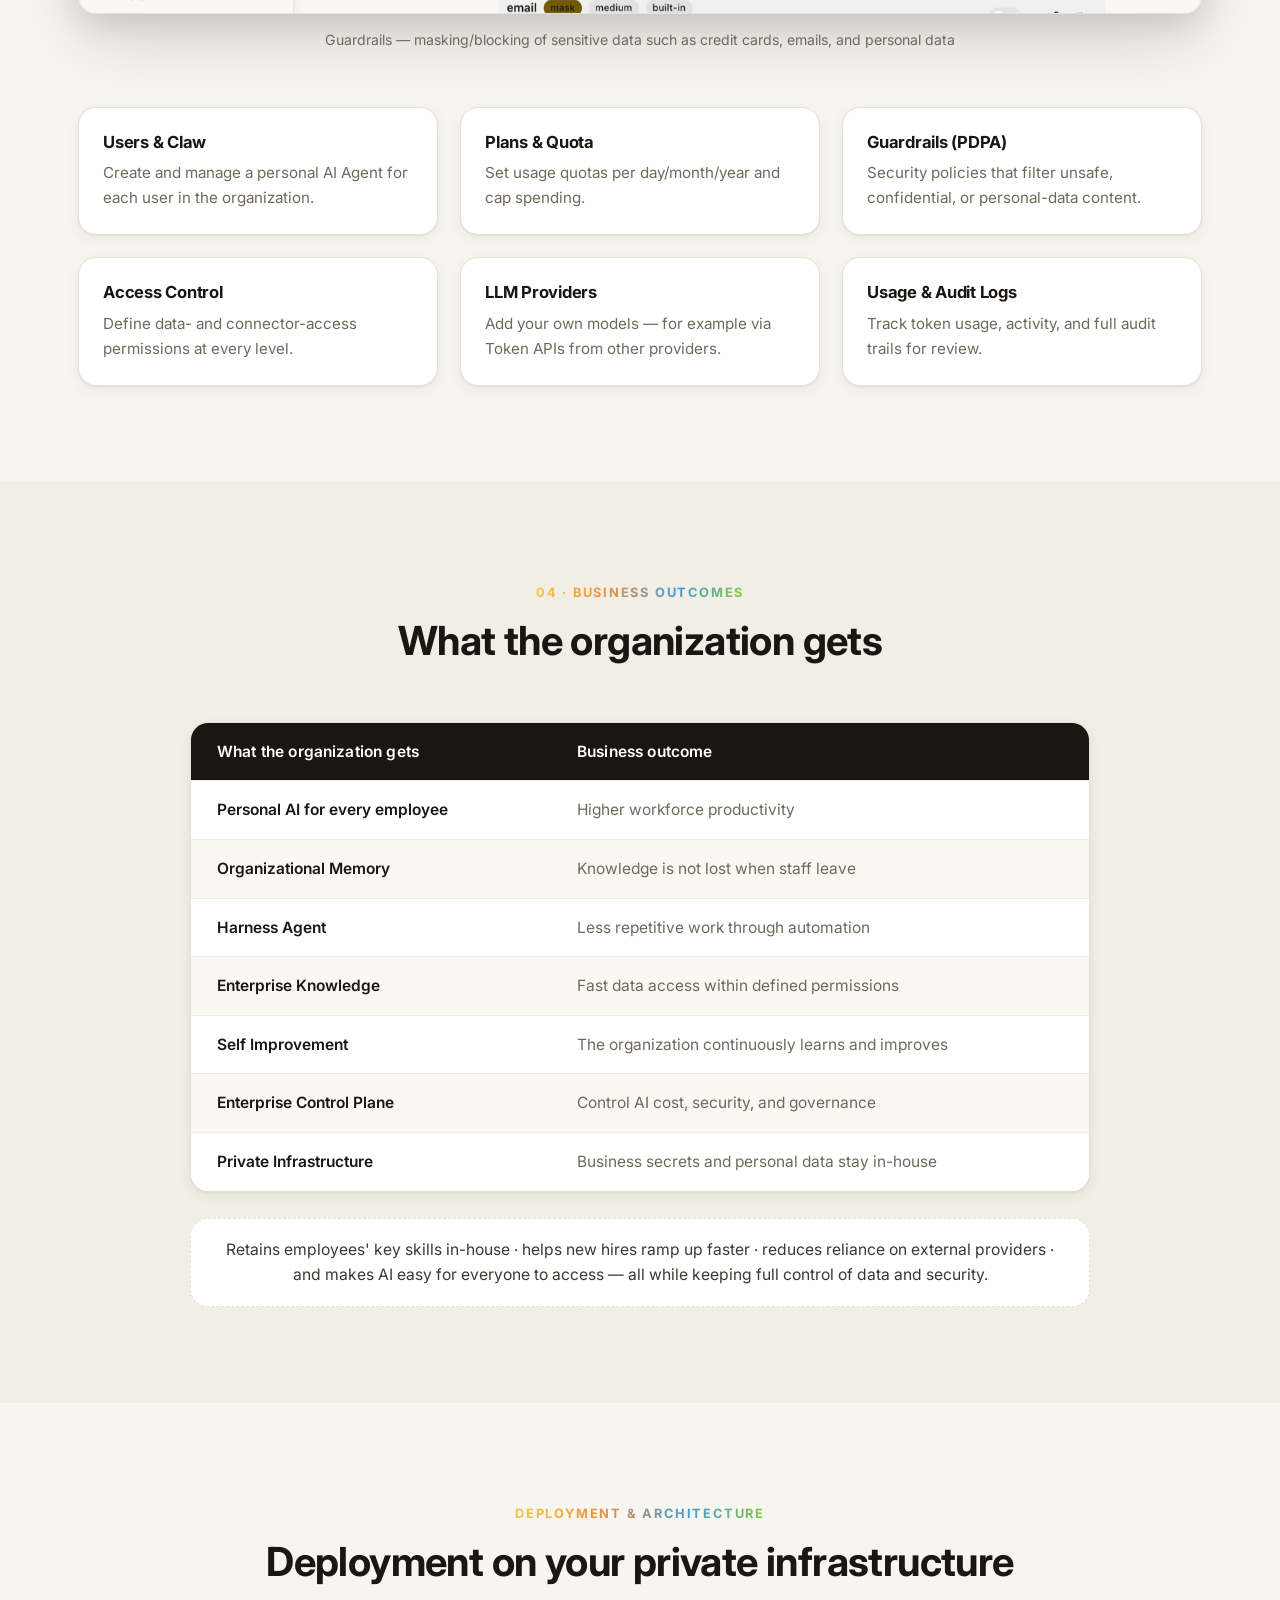
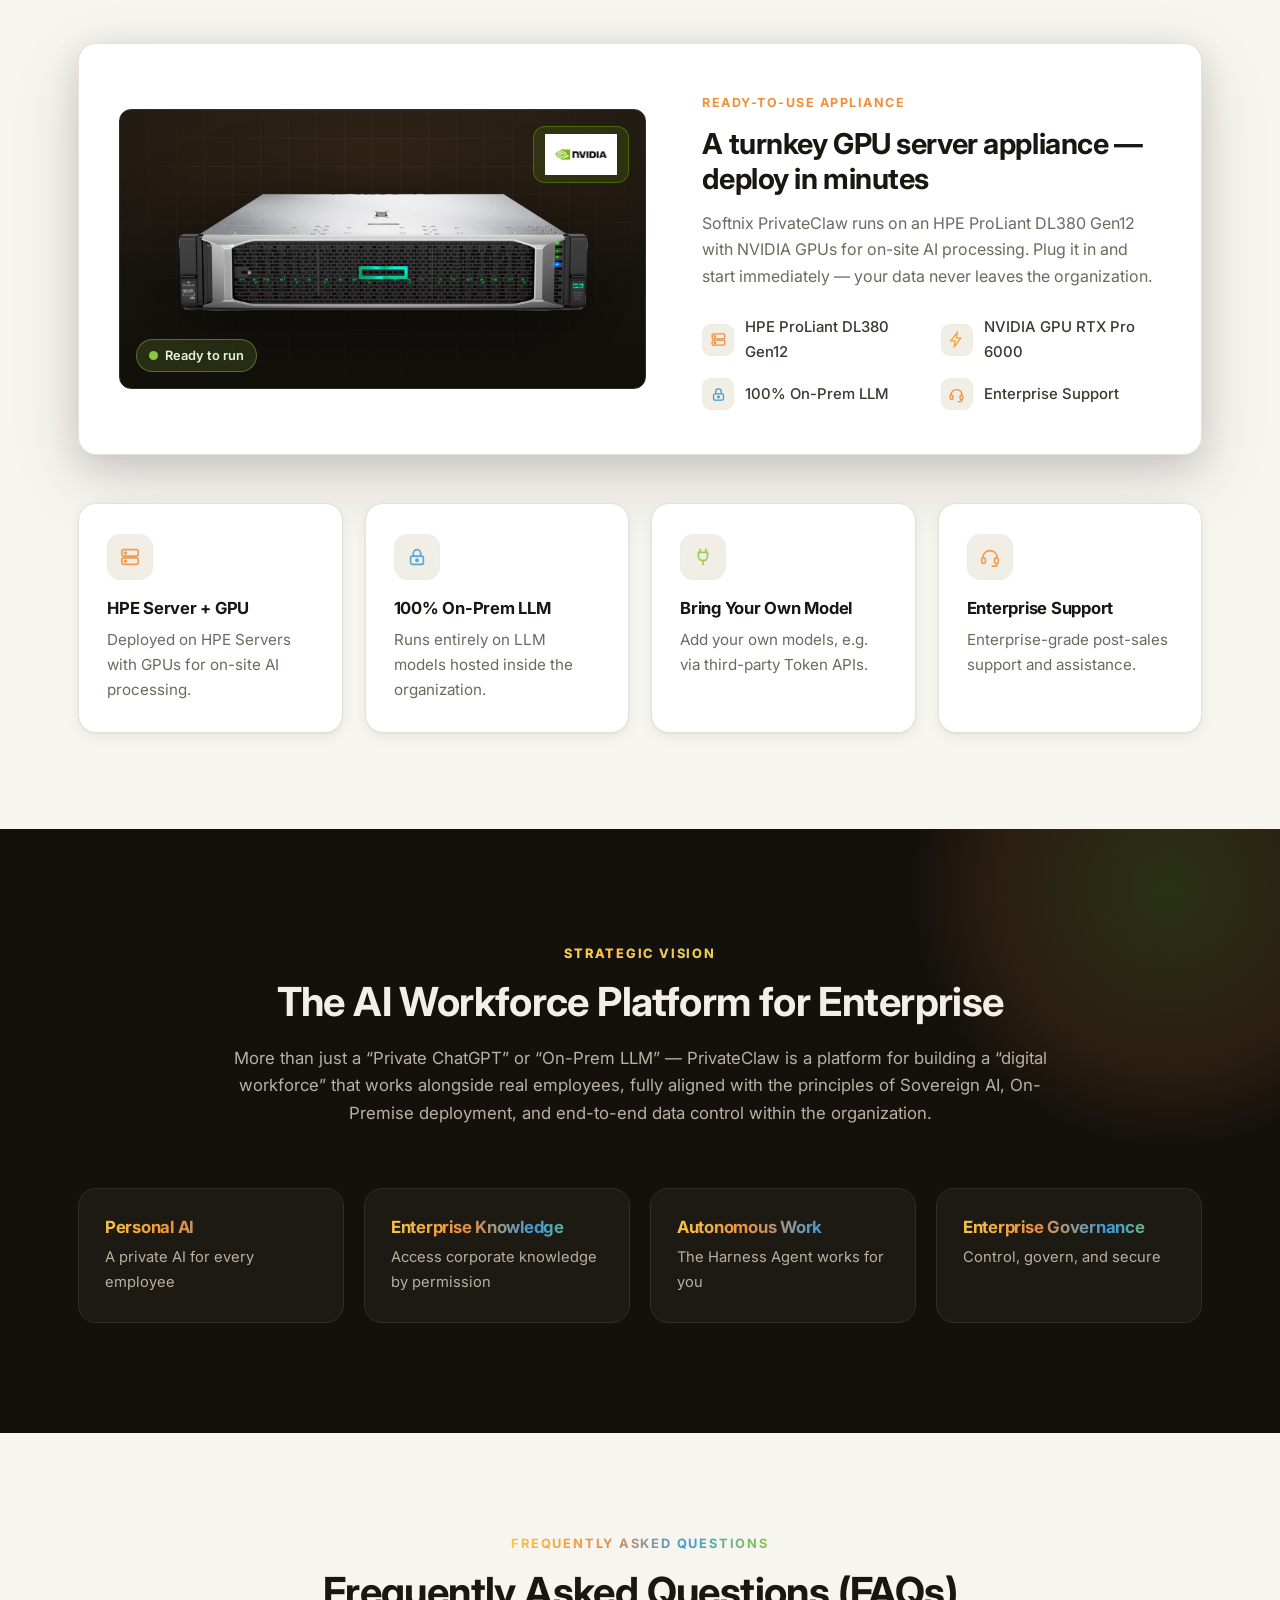
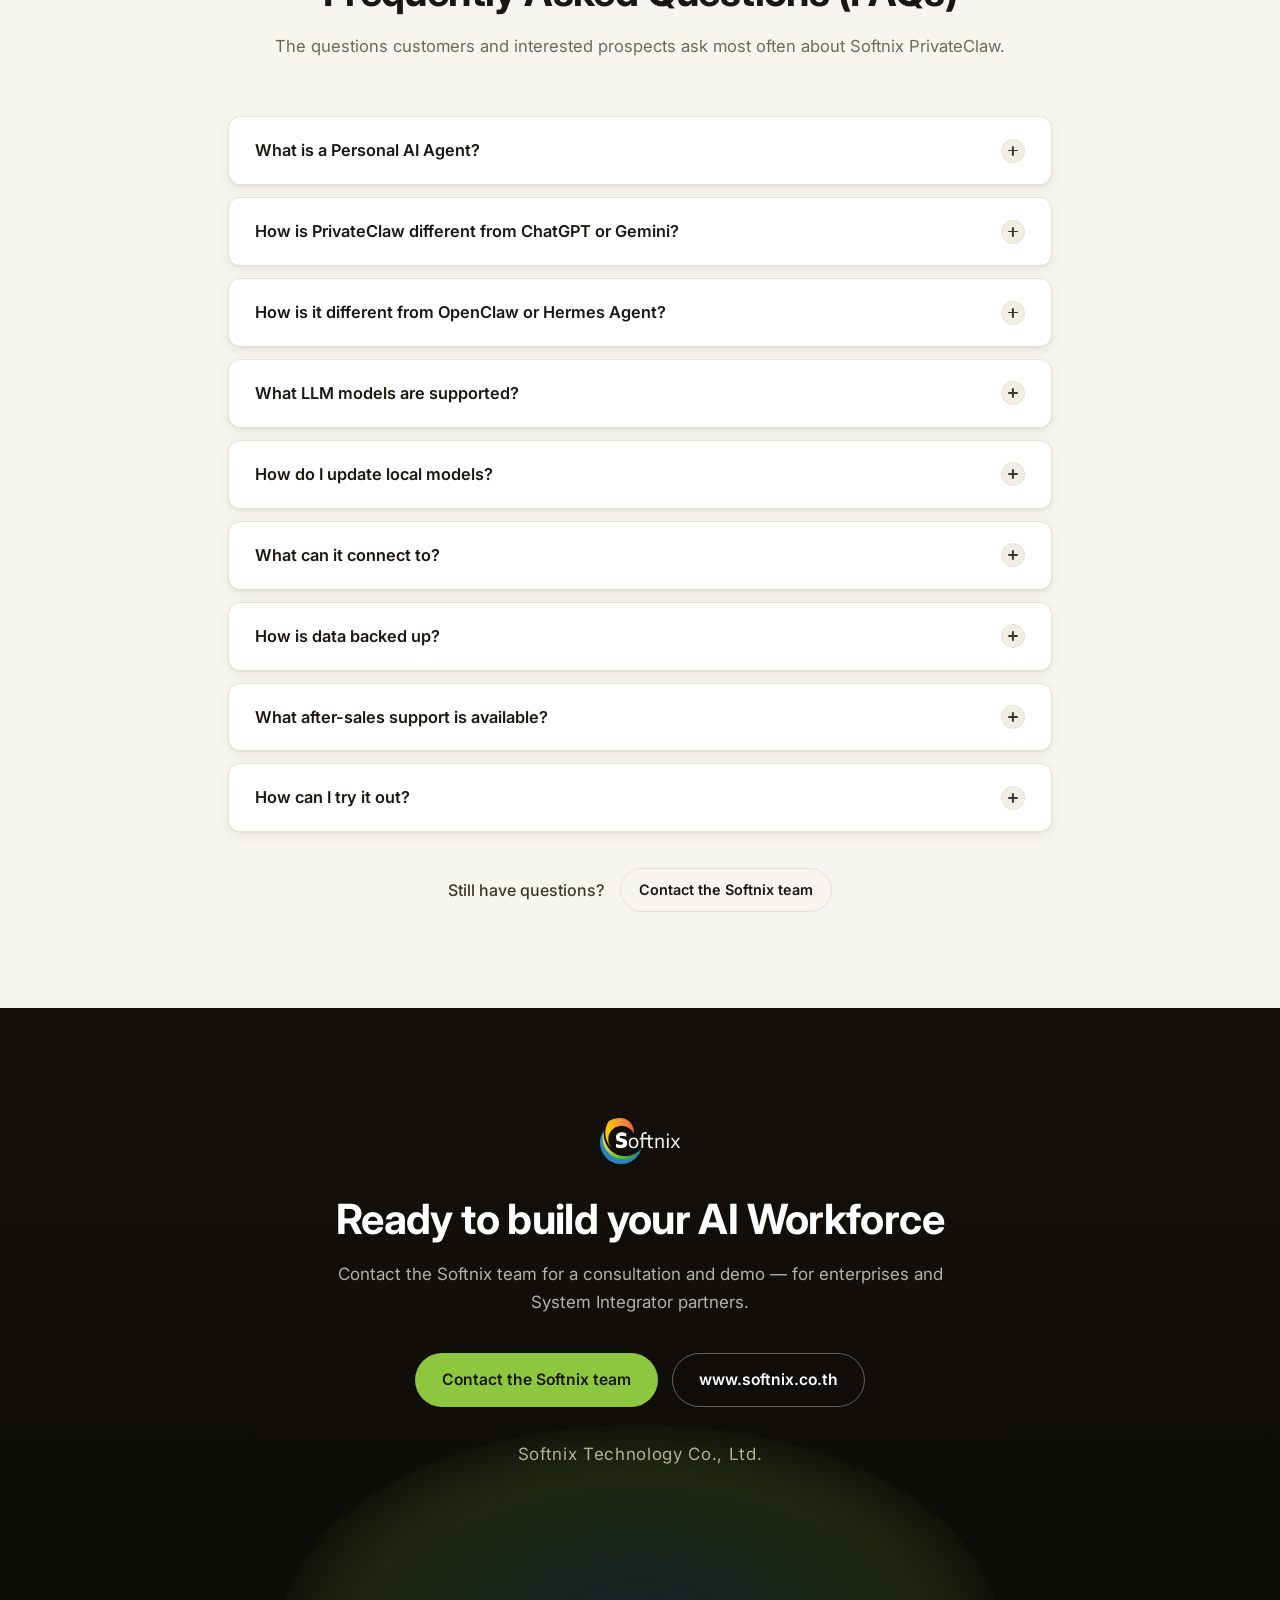
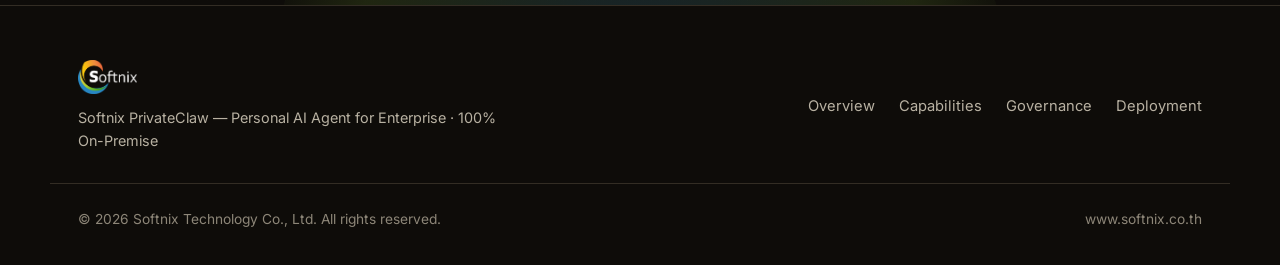
==== commit ec9572de: "fix: Softnix logo links to web.softnix.ai central homepage" ====
--- a/public/index.html
+++ b/public/index.html
@@ -16,7 +16,7 @@
   <!-- ======================= NAV ======================= -->
   <header class="nav" id="nav">
     <div class="container nav__inner">
-      <a class="nav__brand" href="#top" aria-label="Softnix PrivateClaw">
+      <a class="nav__brand" href="https://web.softnix.ai/" aria-label="Softnix PrivateClaw">
         <img src="assets/logo-softnix.png" alt="Softnix" class="nav__logo" />
         <span class="nav__product">Private<b>Claw</b></span>
       </a>
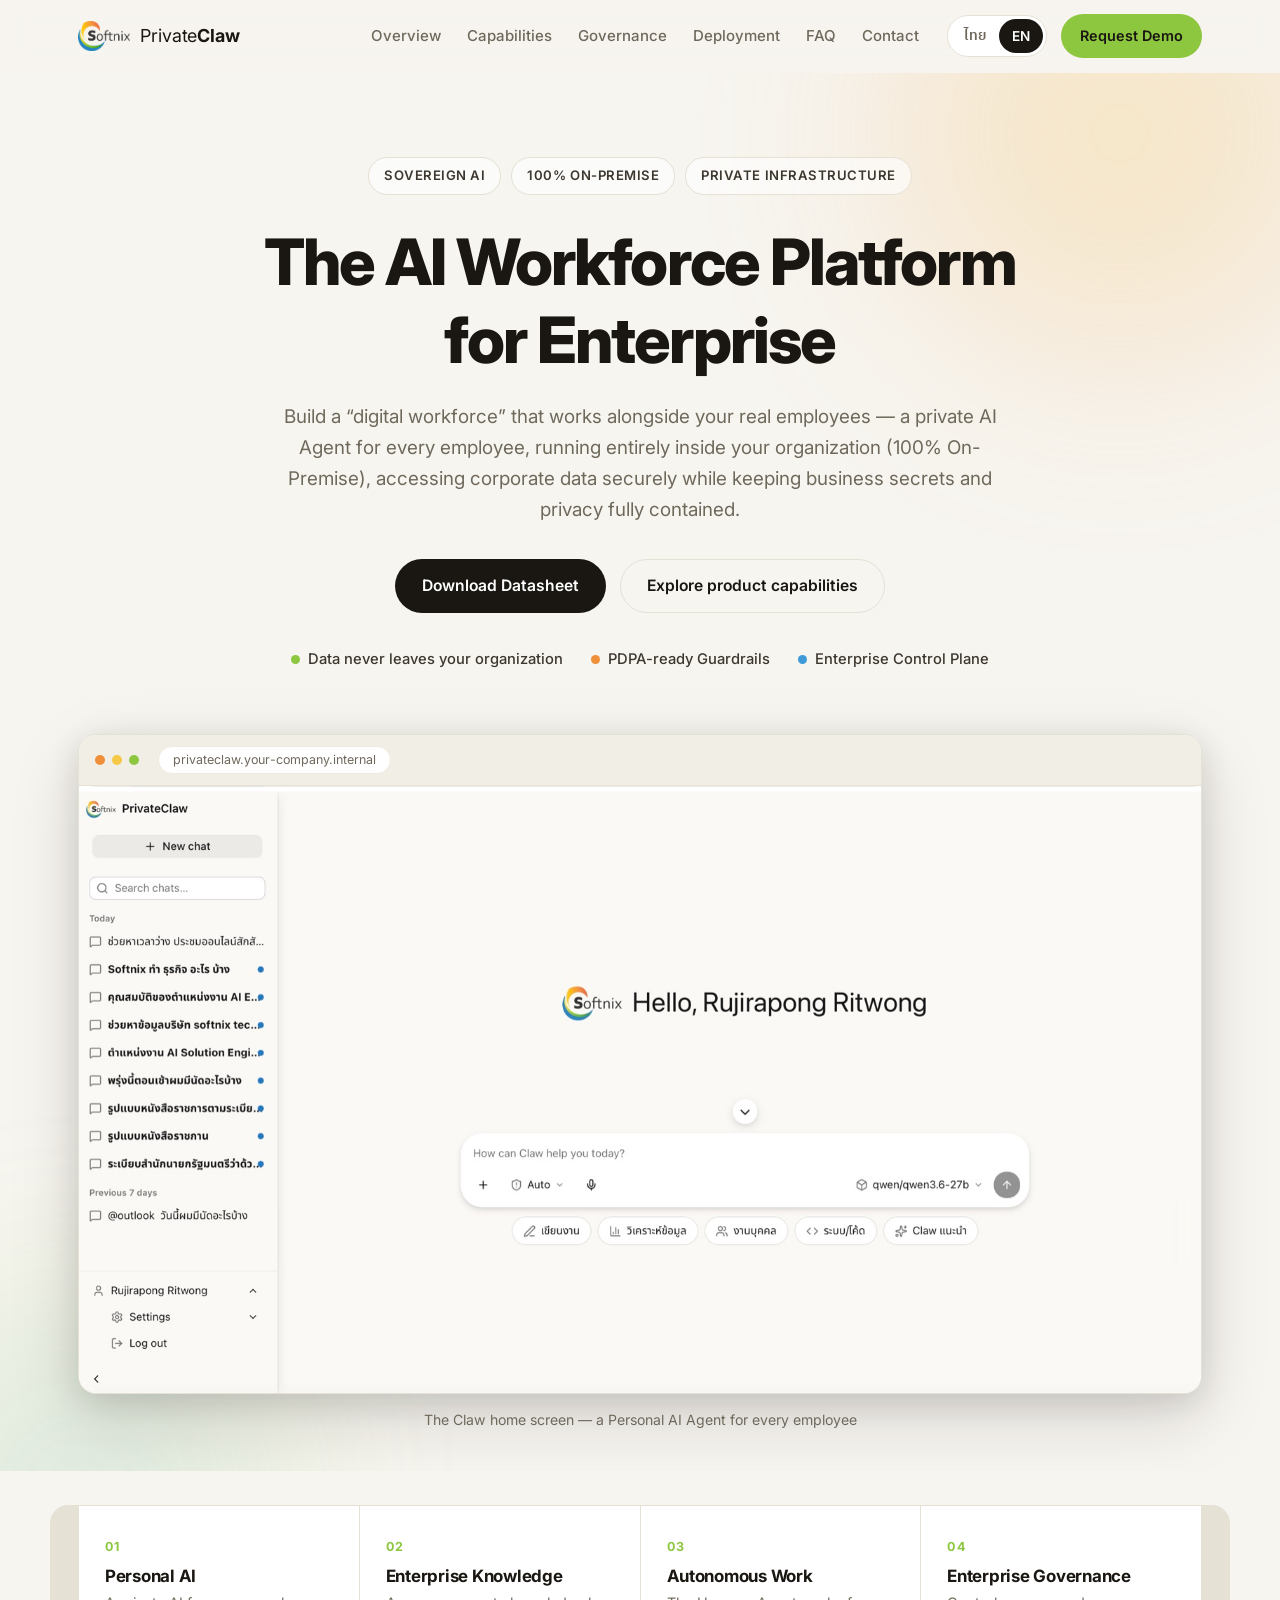
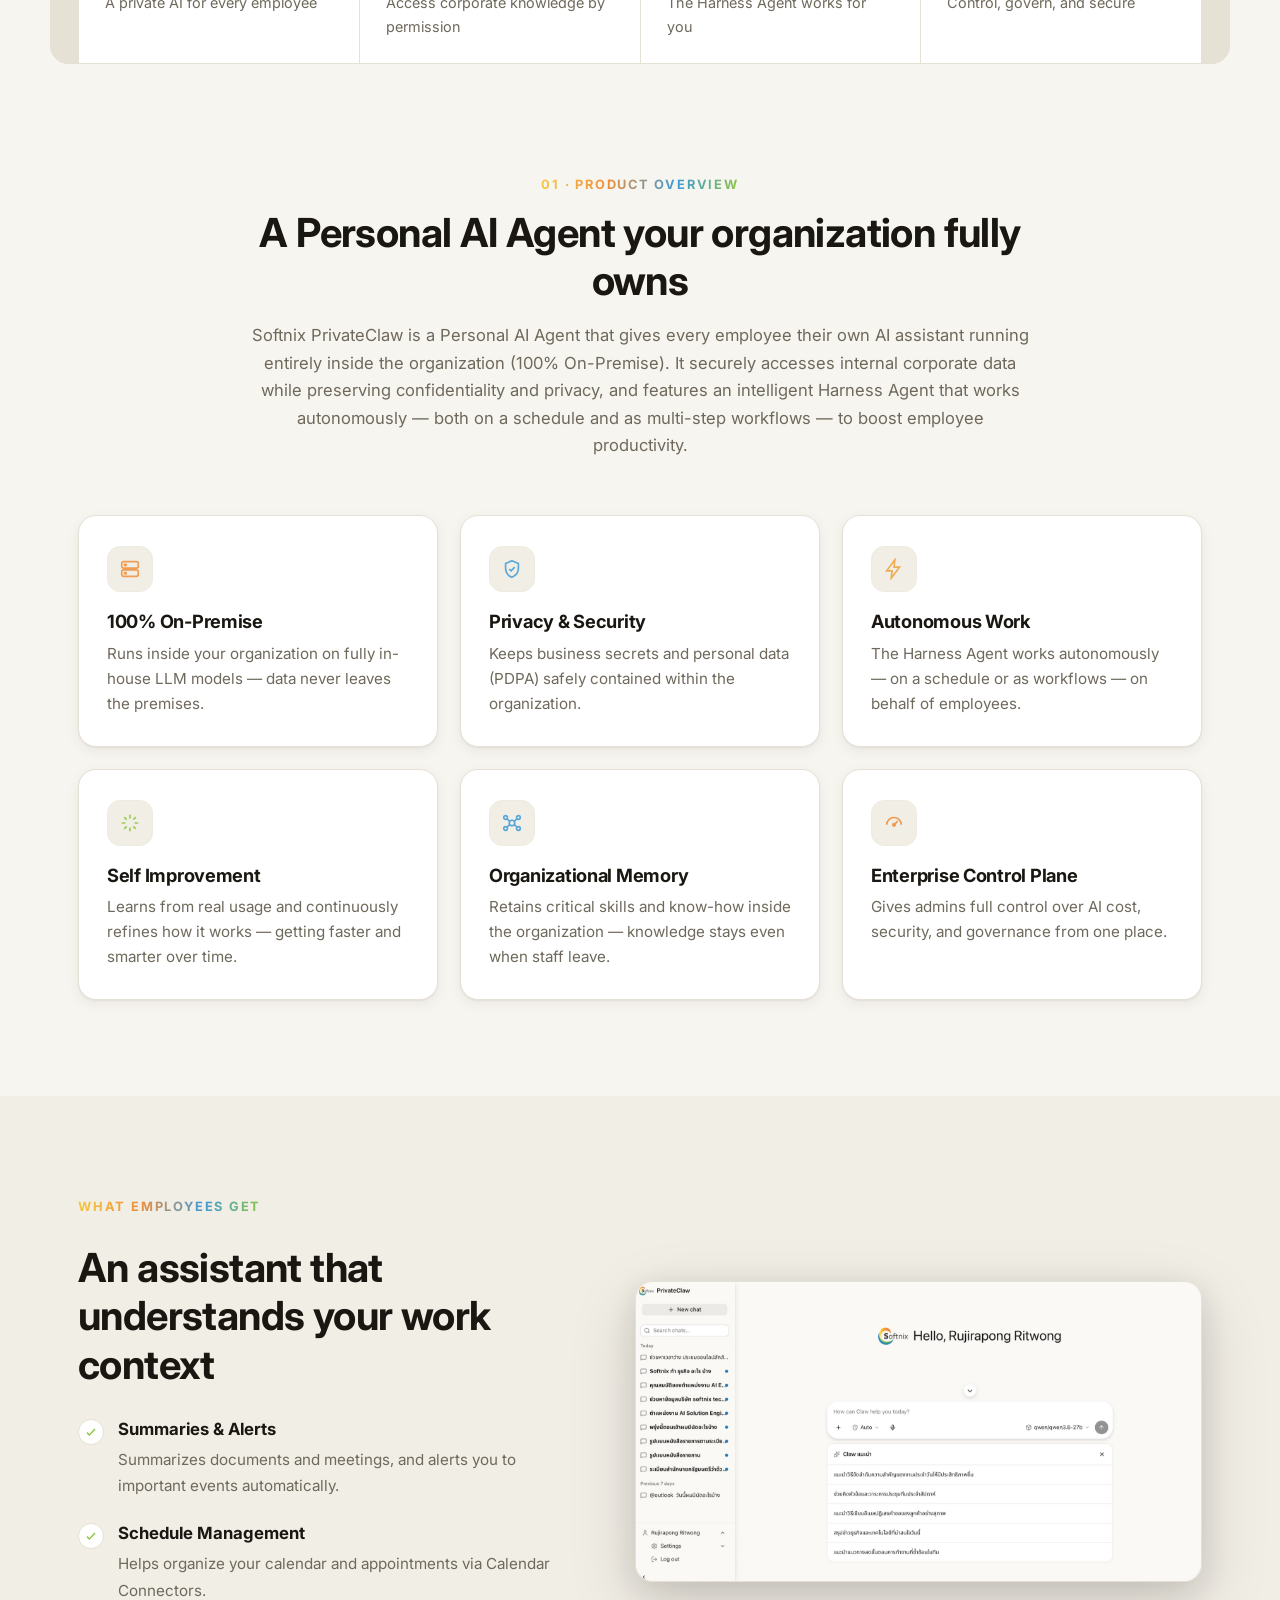
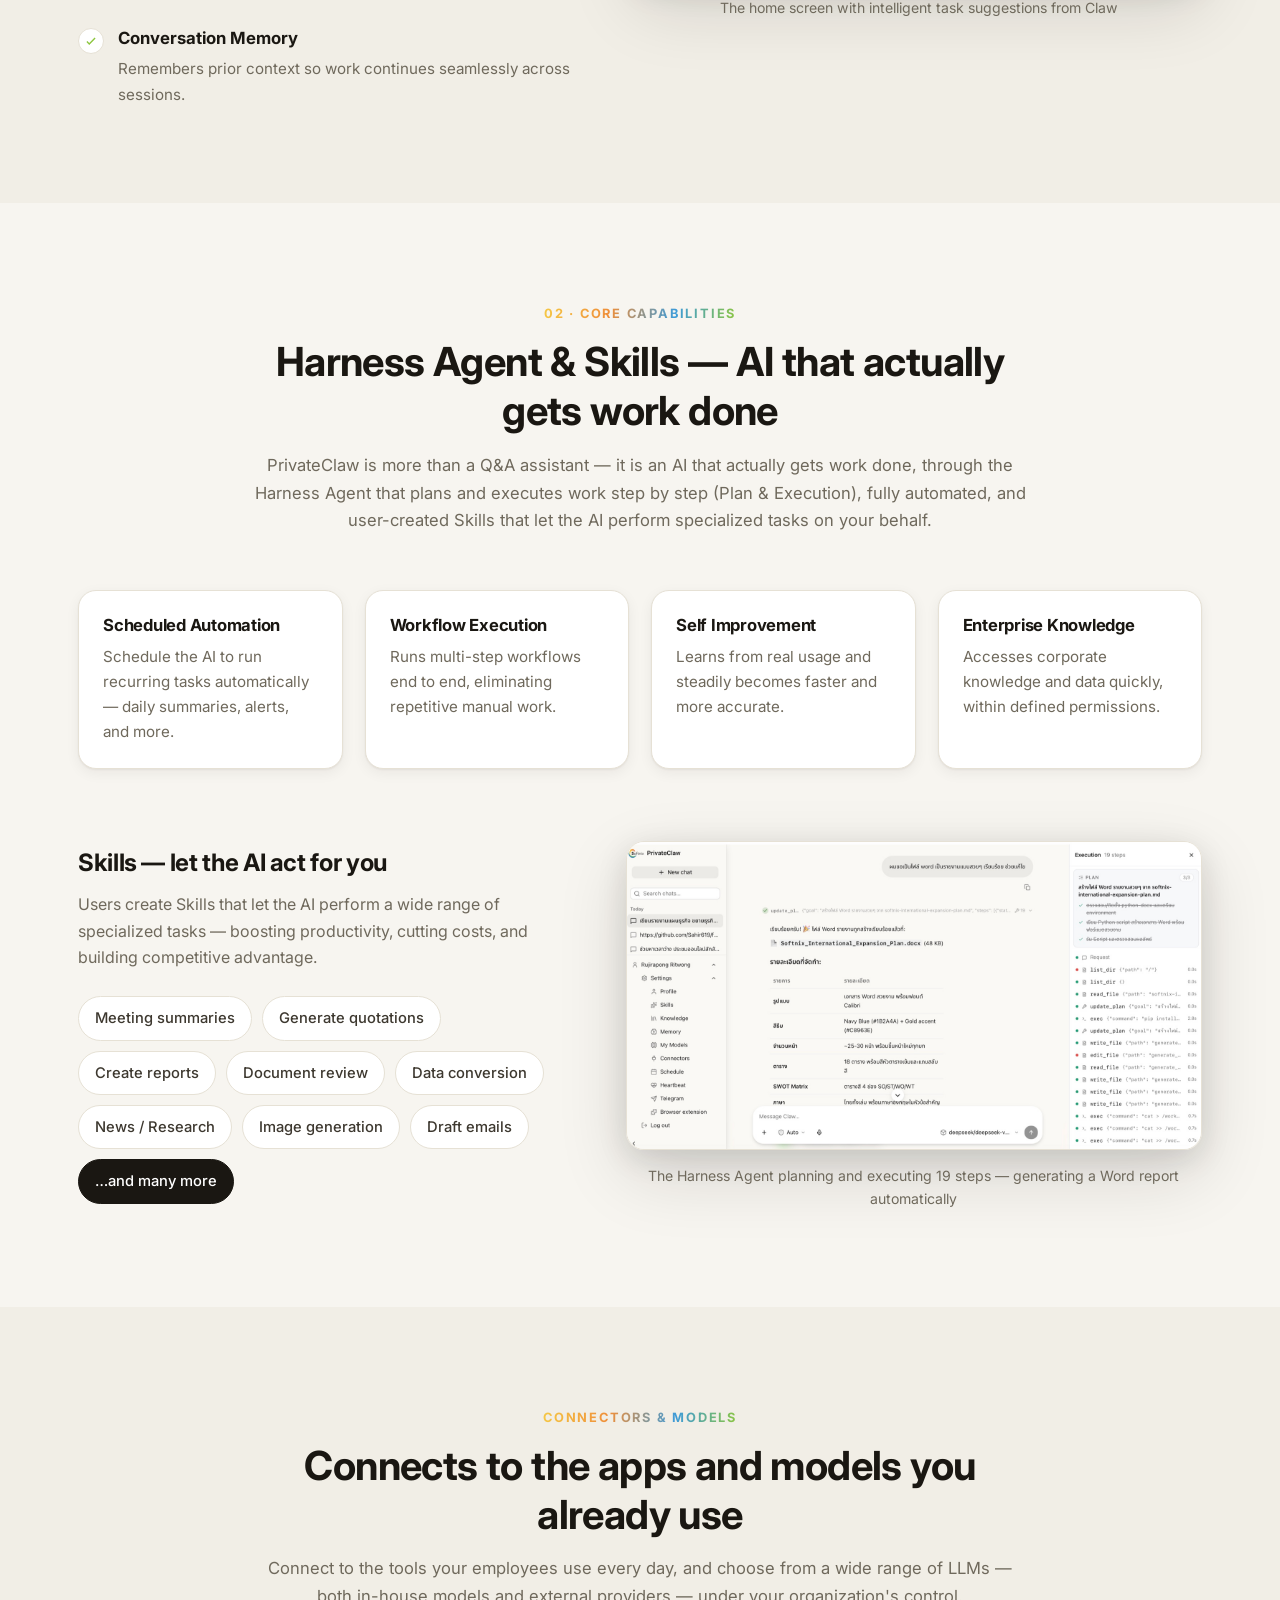
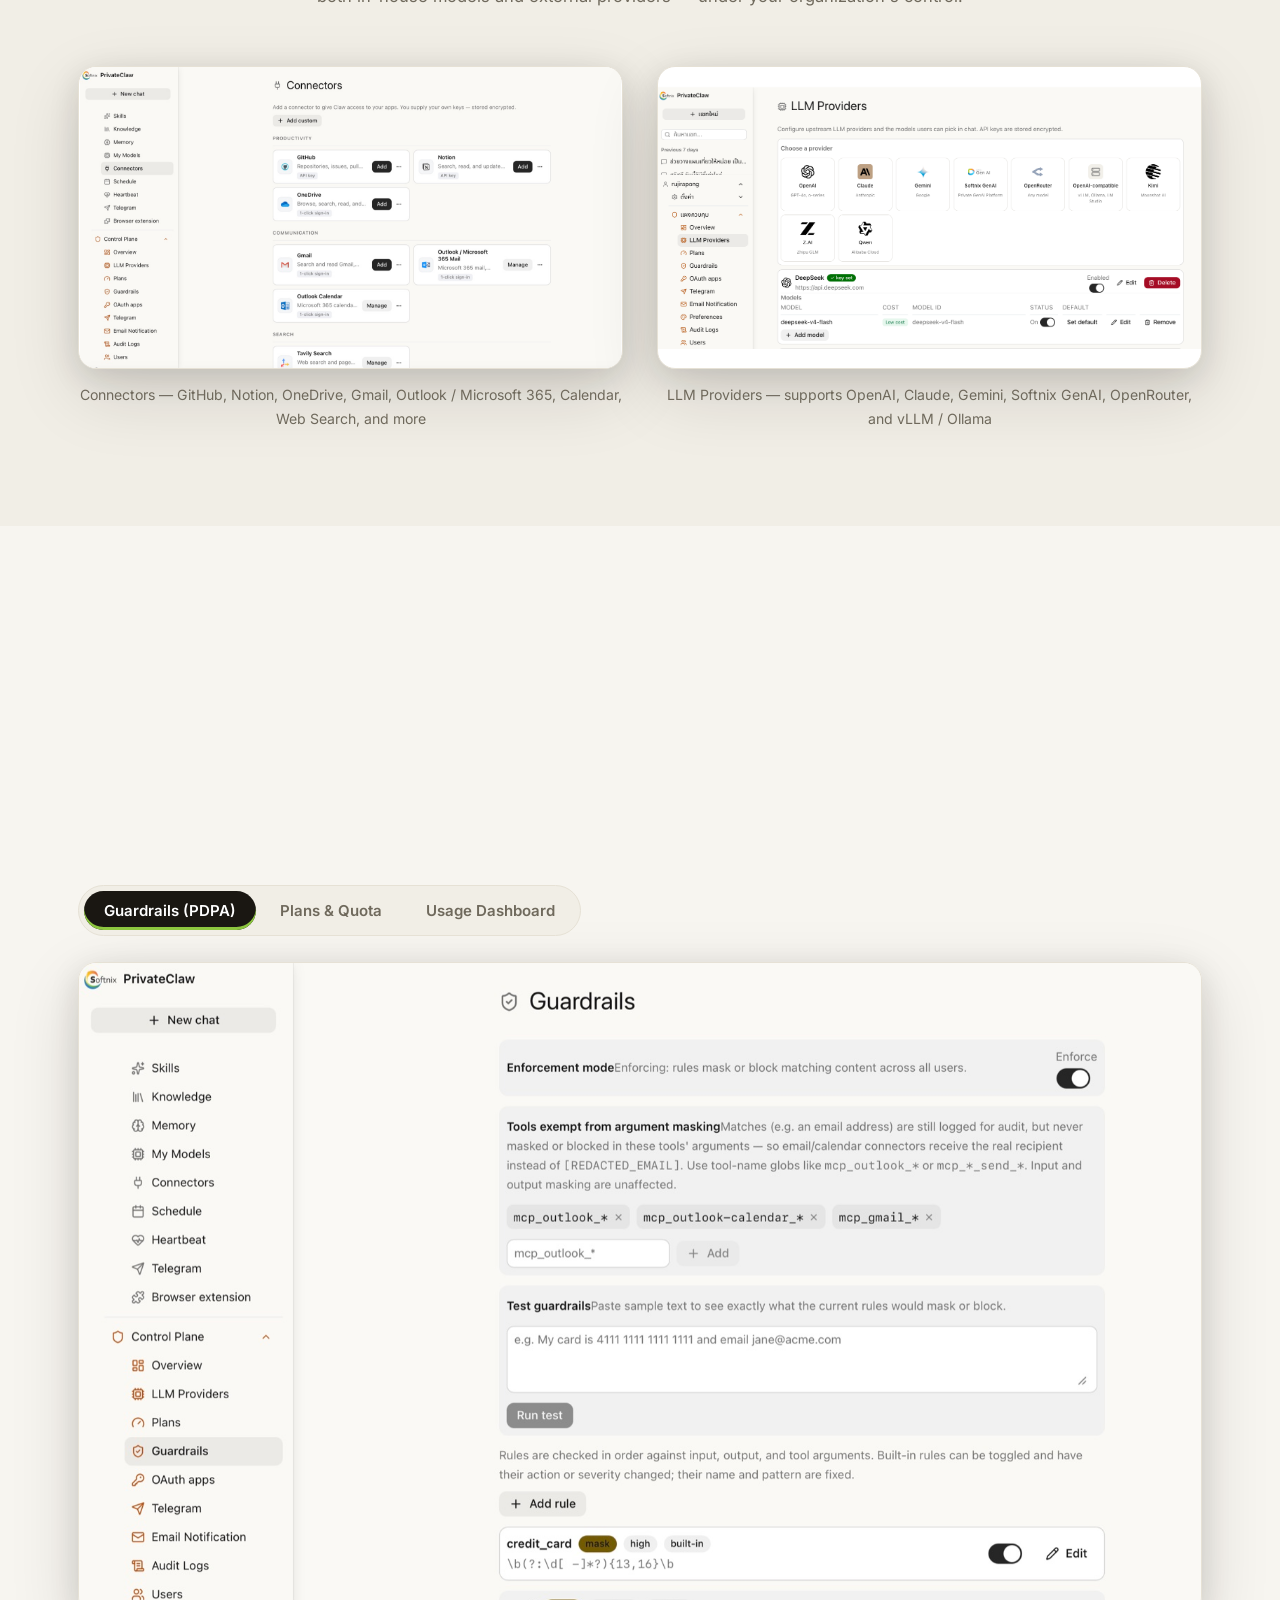
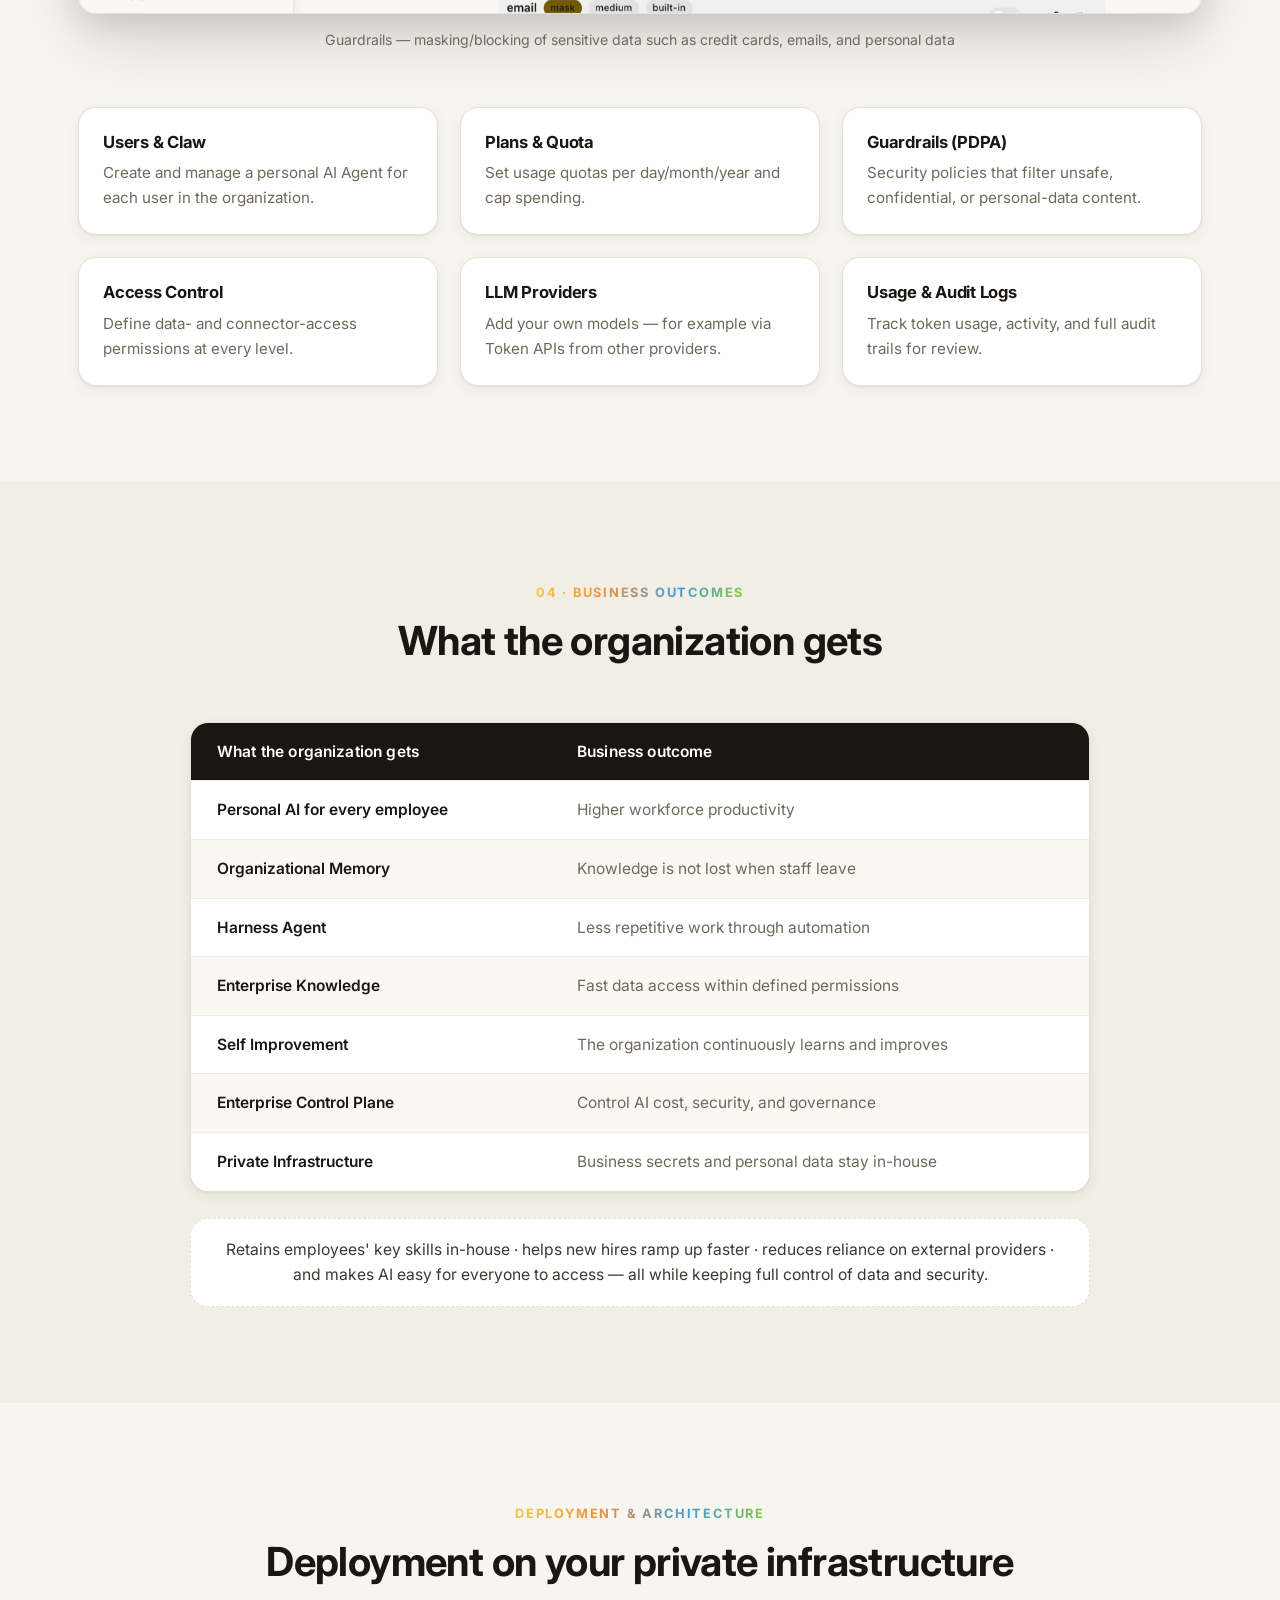
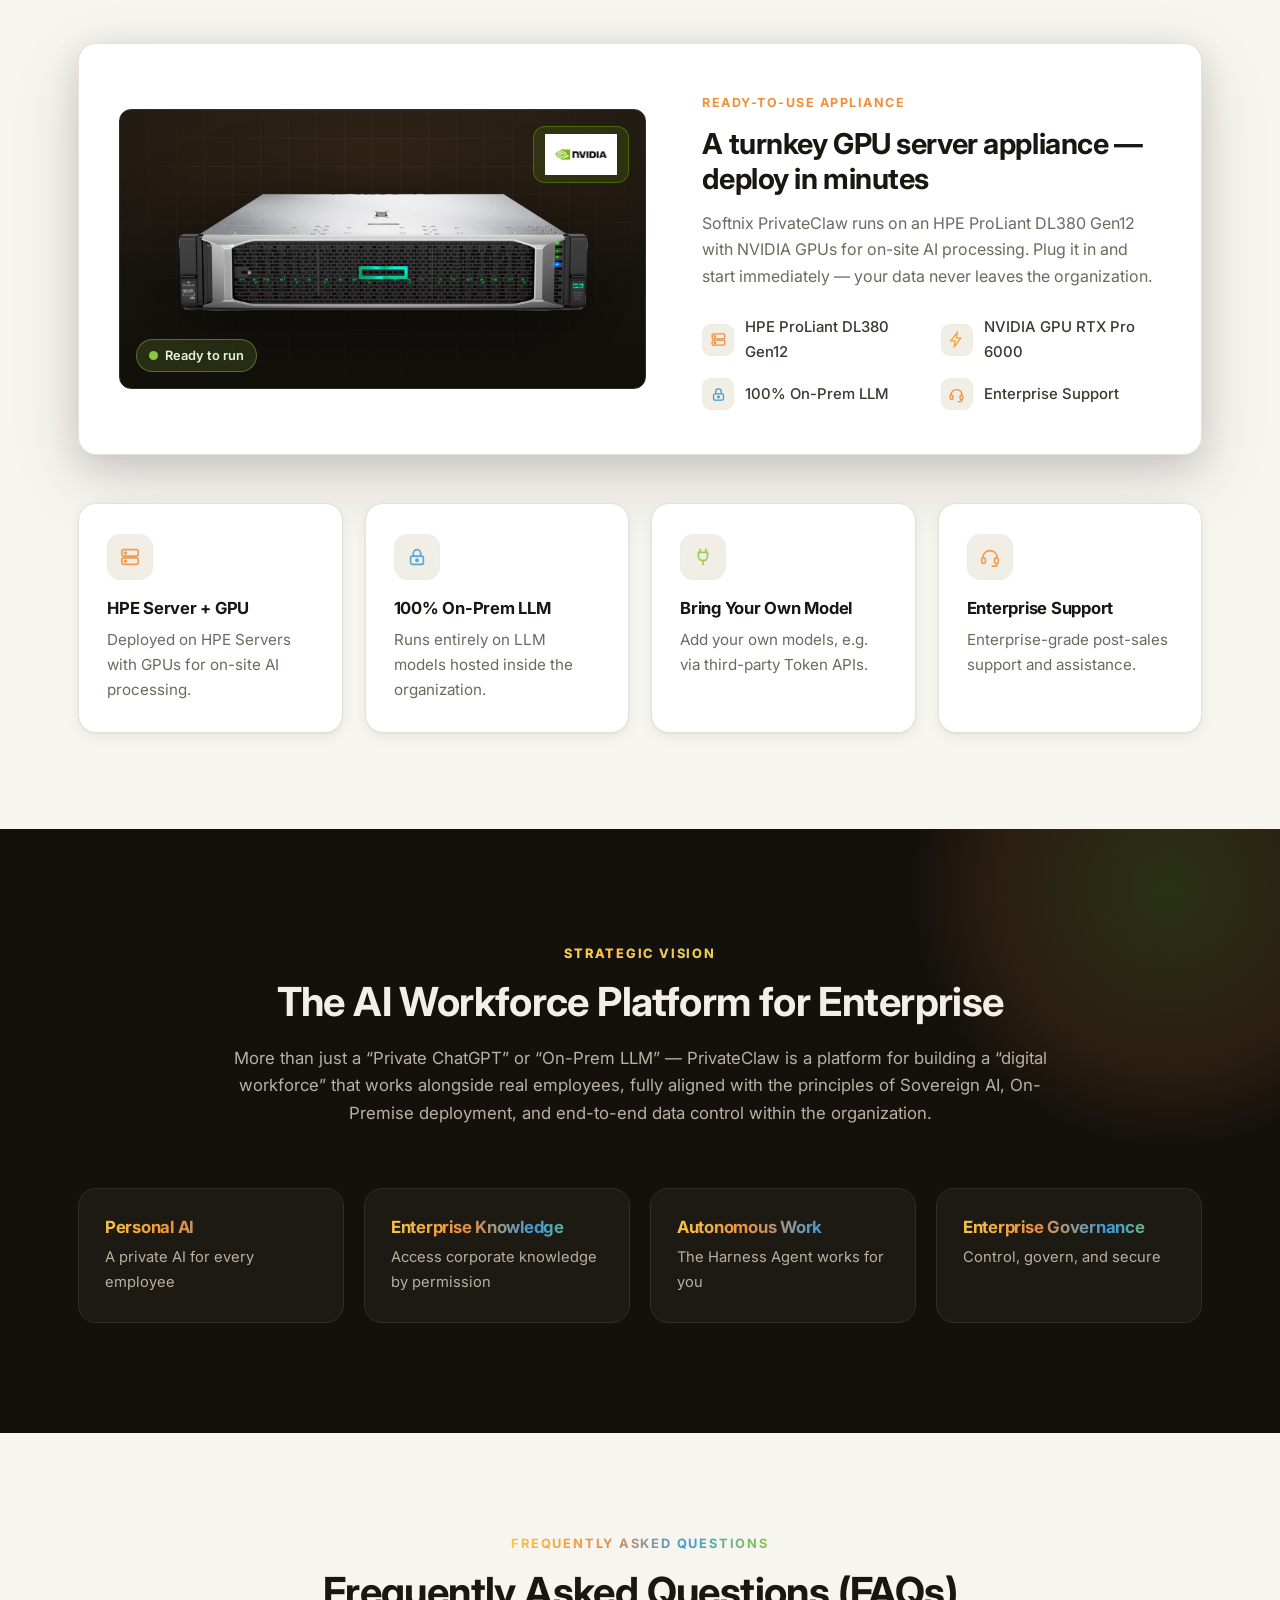
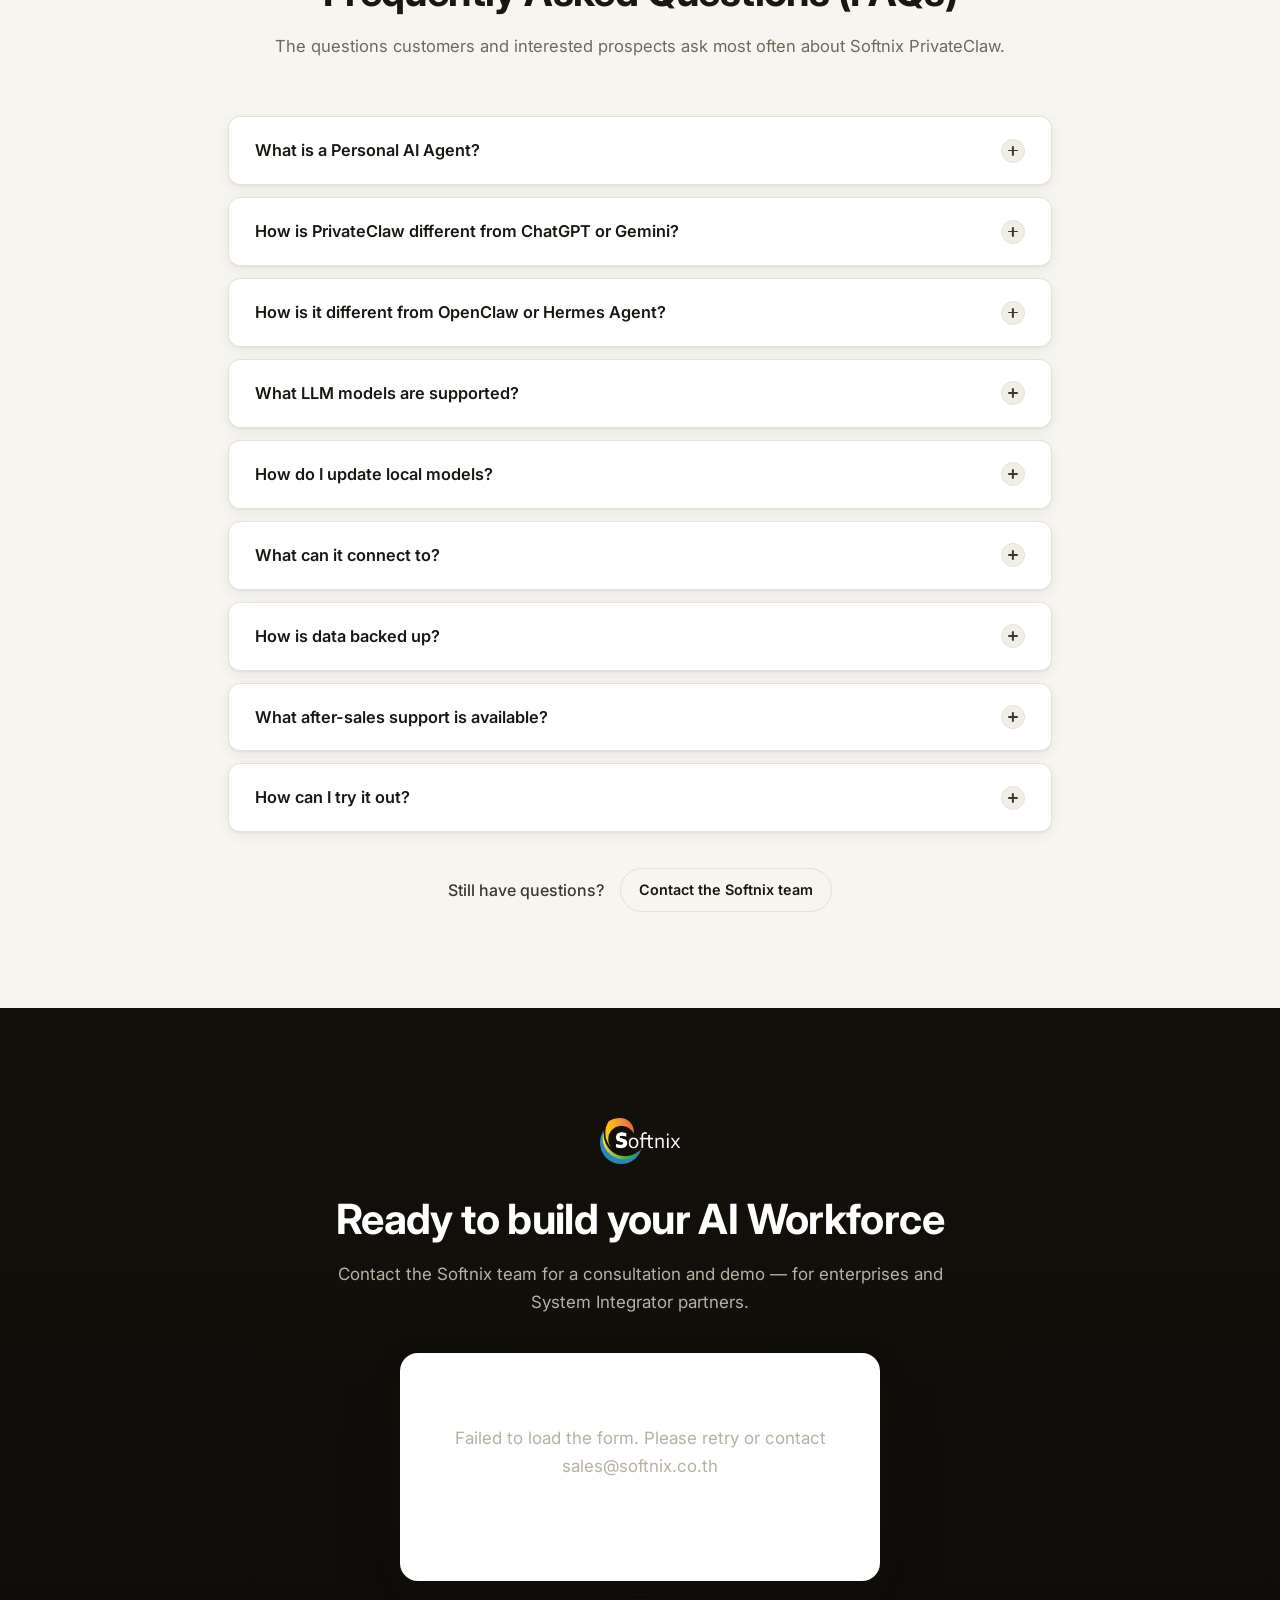
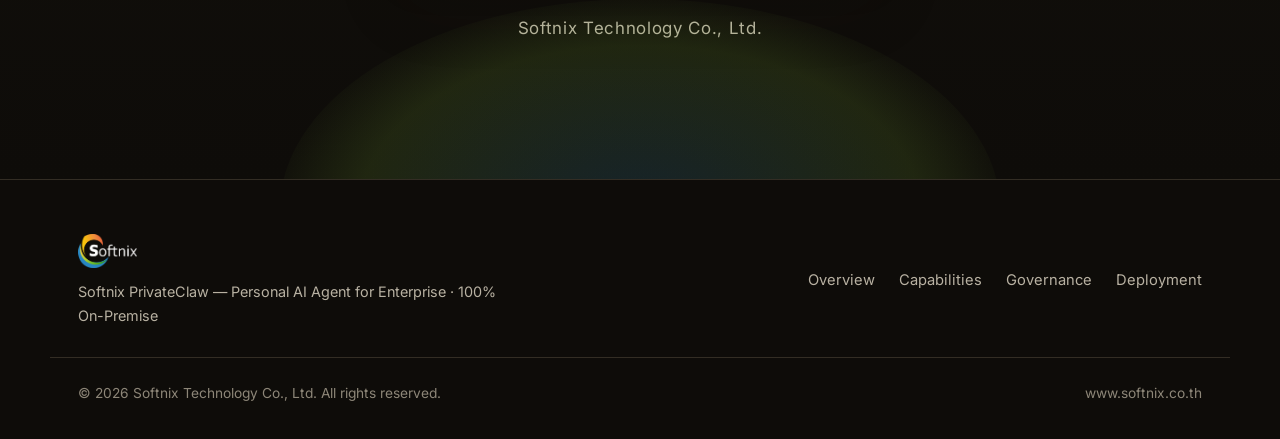
==== commit 74e373ed: "Hero: swap Contact CTA for Download Datasheet; Contact: embed HubSpot form - Hero primary CTA now do" ====
--- a/public/index.html
+++ b/public/index.html
@@ -57,7 +57,7 @@
           <h1 class="hero__title" data-i18n="hero.title">The AI Workforce Platform <br />for Enterprise</h1>
           <p class="hero__subtitle" data-i18n="hero.subtitle">สร้าง “พนักงานดิจิทัล” ที่ทำงานร่วมกับพนักงานจริงในองค์กร — AI Agent ส่วนตัวสำหรับพนักงานทุกคน ทำงานภายในองค์กรแบบ 100% On-Premise เข้าถึงข้อมูลองค์กรอย่างปลอดภัย รักษาความลับของธุรกิจไว้ภายในองค์กรอย่างครบวงจร</p>
           <div class="hero__cta">
-            <a href="#contact" class="btn btn--primary" data-i18n="hero.cta1">ขอคำปรึกษา &amp; Demo</a>
+            <a href="assets/Softnix_PrivateClaw_Datasheet_TH.pdf" download id="heroDatasheetLink" class="btn btn--primary" data-i18n="hero.cta1">ดาวน์โหลด Datasheet</a>
             <a href="#overview" class="btn btn--ghost" data-i18n="hero.cta2">ดูความสามารถของผลิตภัณฑ์</a>
           </div>
           <div class="hero__meta">
@@ -490,9 +490,8 @@
         <img src="assets/logo-softnix-white.png" alt="Softnix" class="cta__logo" />
         <h2 data-i18n="cta.title">พร้อมสร้าง AI Workforce ในองค์กรของคุณ</h2>
         <p data-i18n="cta.lead">ติดต่อทีมงาน Softnix เพื่อรับคำปรึกษาและ Demo — สำหรับองค์กรและ System Integrator พาร์ทเนอร์</p>
-        <div class="cta__actions">
-          <a class="btn btn--light" href="https://www.softnix.co.th/contact/" target="_blank" rel="noopener" data-i18n="cta.btn1">ติดต่อทีมงาน Softnix</a>
-          <a class="btn btn--outline-light" href="https://www.softnix.co.th" target="_blank" rel="noopener">www.softnix.co.th</a>
+        <div class="cta__form-wrap">
+          <div id="hubspotContactForm" class="cta__hs-form"></div>
         </div>
         <p class="cta__company" data-i18n="cta.company">Softnix Technology Co., Ltd.</p>
       </div>
--- a/public/styles.css
+++ b/public/styles.css
@@ -832,6 +832,18 @@
   color: var(--lime);
 }
 .cta__company { font-size: 0.92rem; color: #8d8678; letter-spacing: 0.04em; }
+.cta__form-wrap {
+  background: var(--surface);
+  border-radius: var(--radius);
+  padding: 32px clamp(20px, 4vw, 40px) 24px;
+  margin: 0 auto 34px;
+  max-width: 480px;
+  text-align: left;
+  box-shadow: var(--shadow-lg);
+}
+.cta__hs-form .hs-form-iframe { min-height: 480px; }
+.cta__hs-form-loading { color: var(--muted); font-size: 0.92rem; text-align: center; padding: 40px 0; }
+.cta__hs-form-error { color: #c0392b; font-size: 0.92rem; text-align: center; padding: 40px 0; }
 
 /* ---------------- Footer ---------------- */
 .footer {
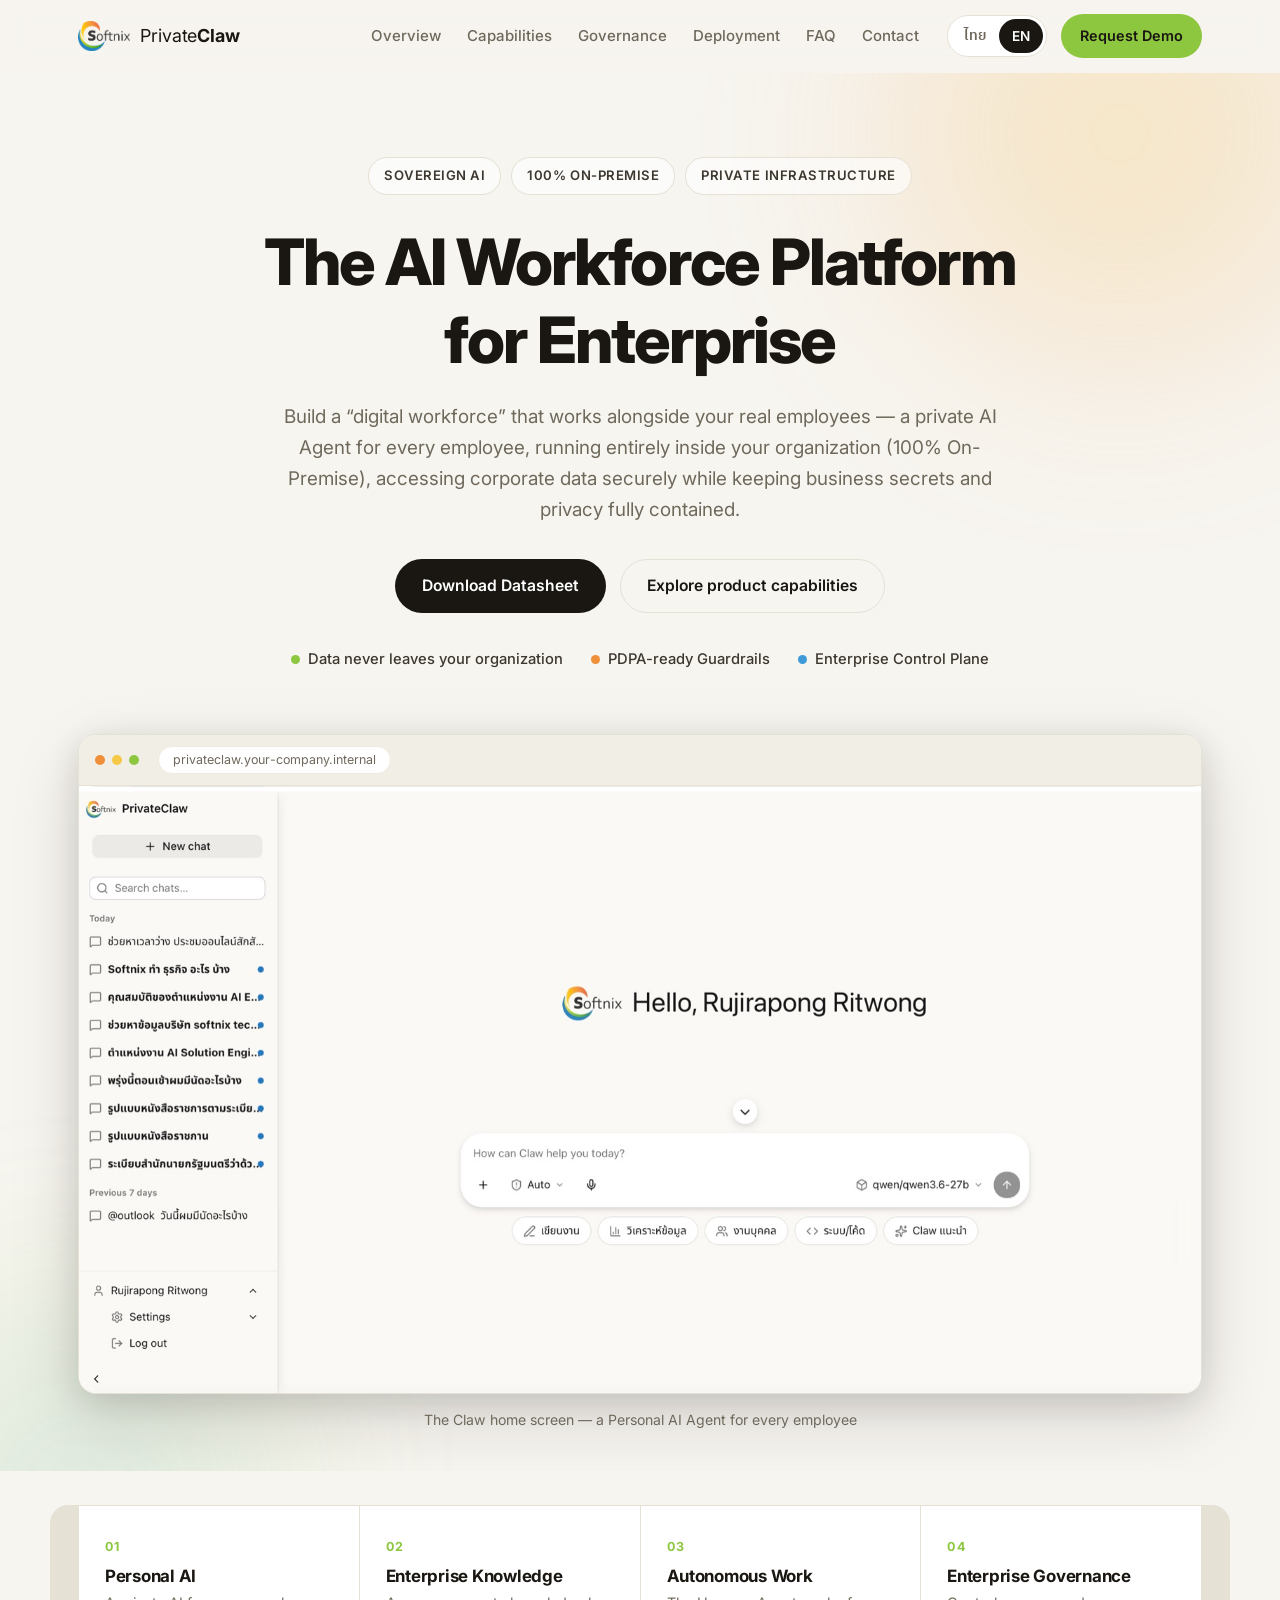
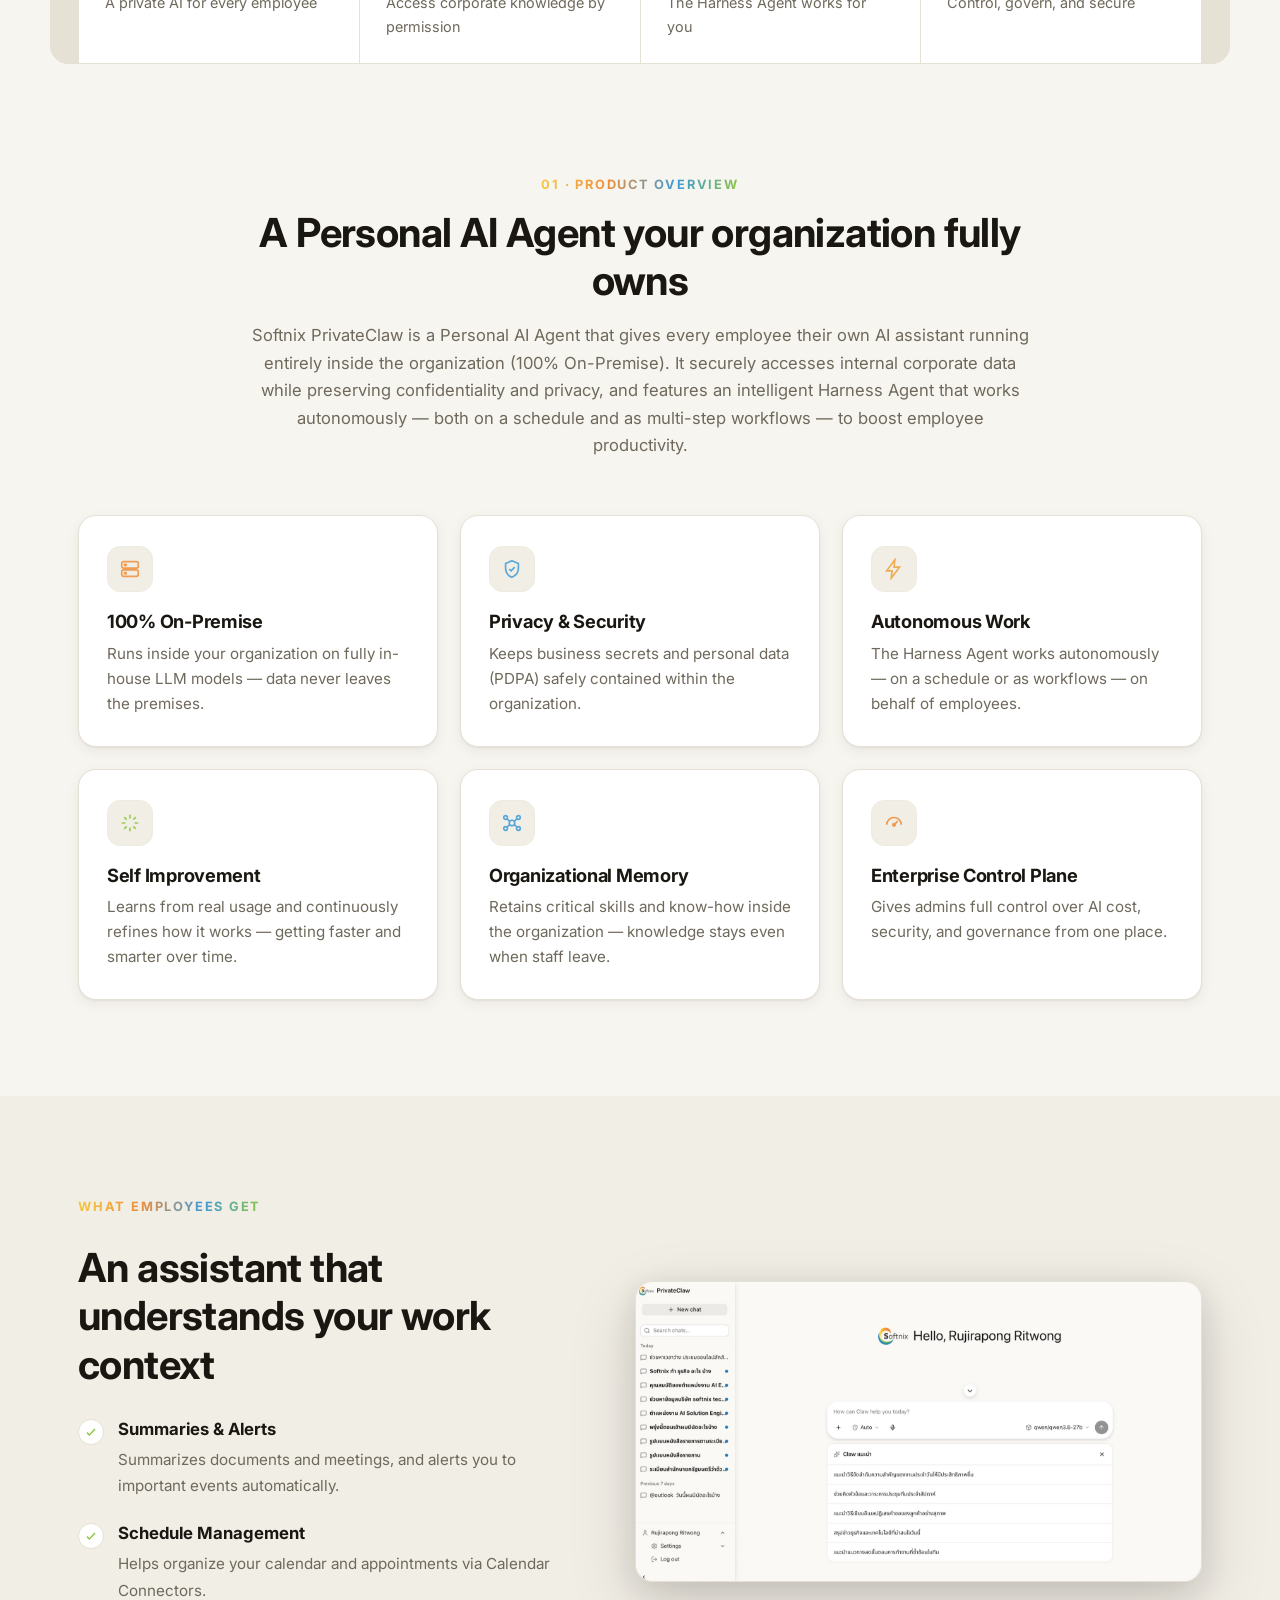
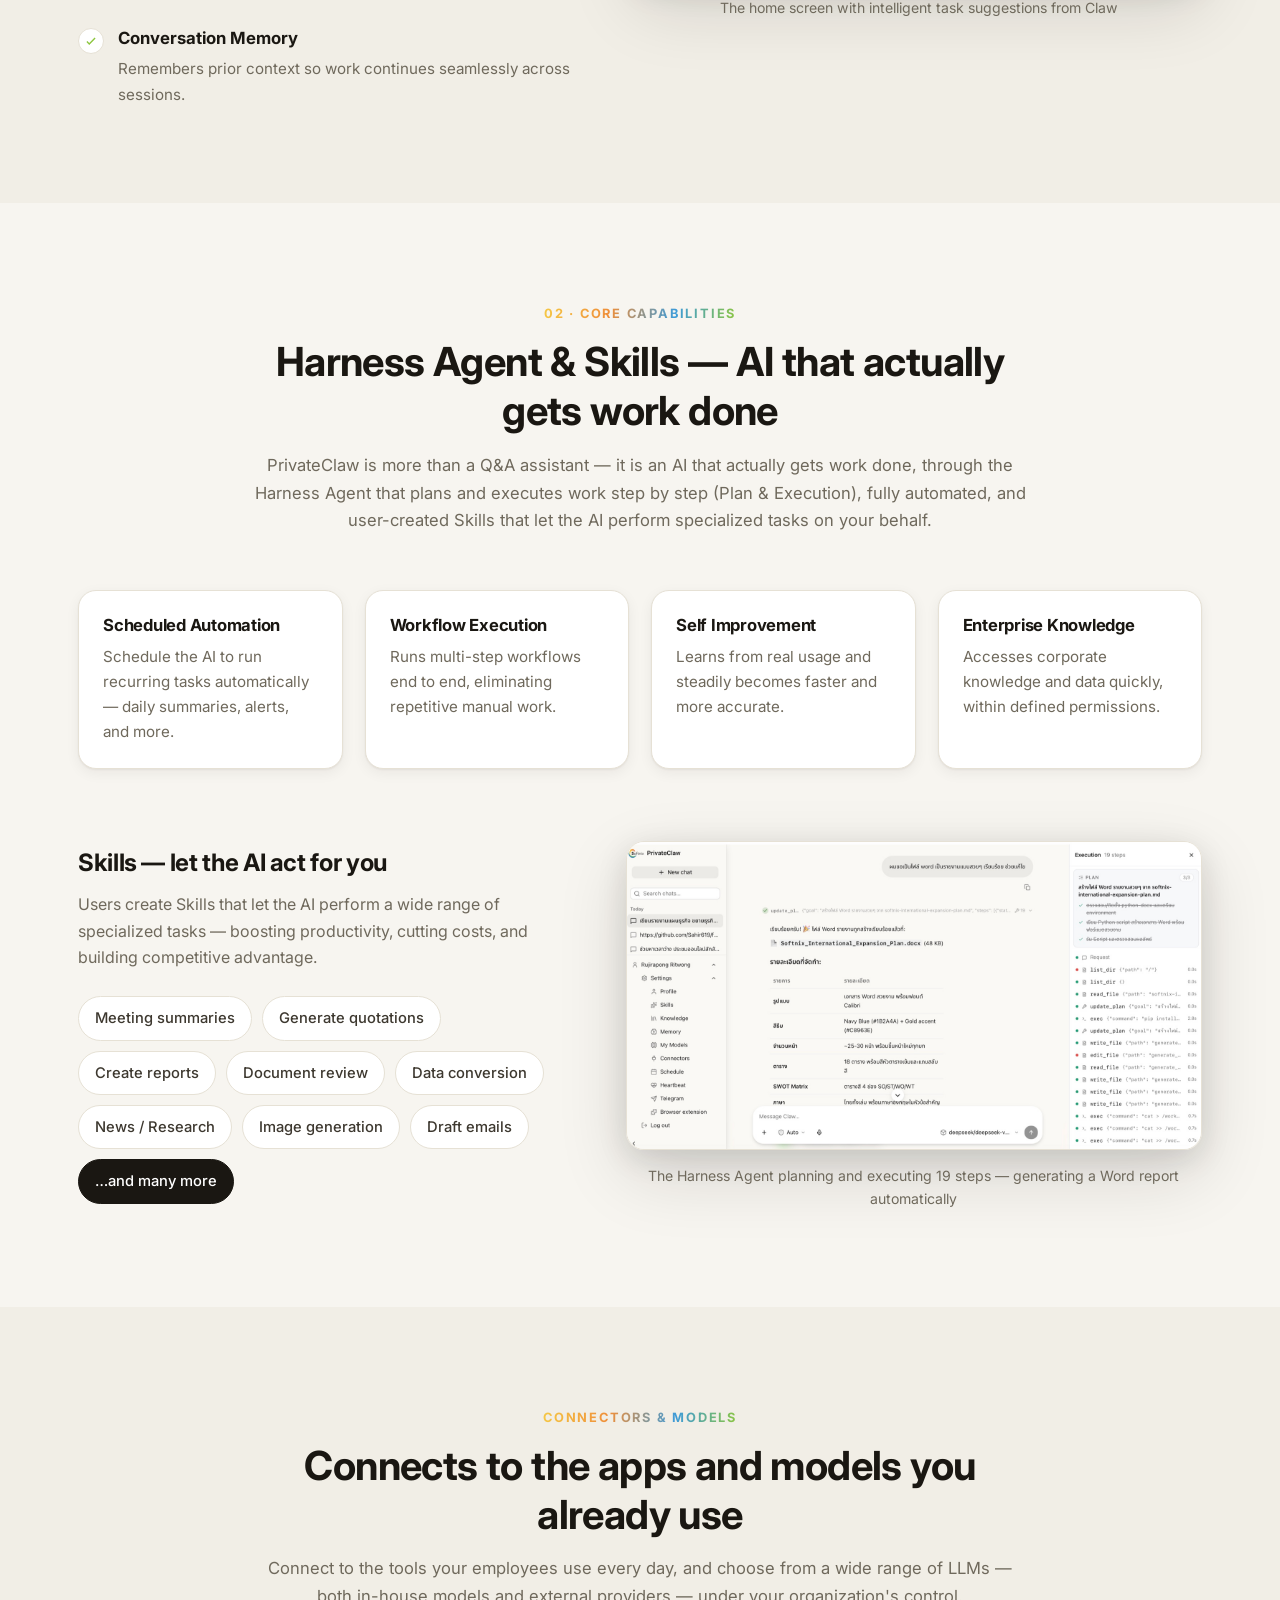
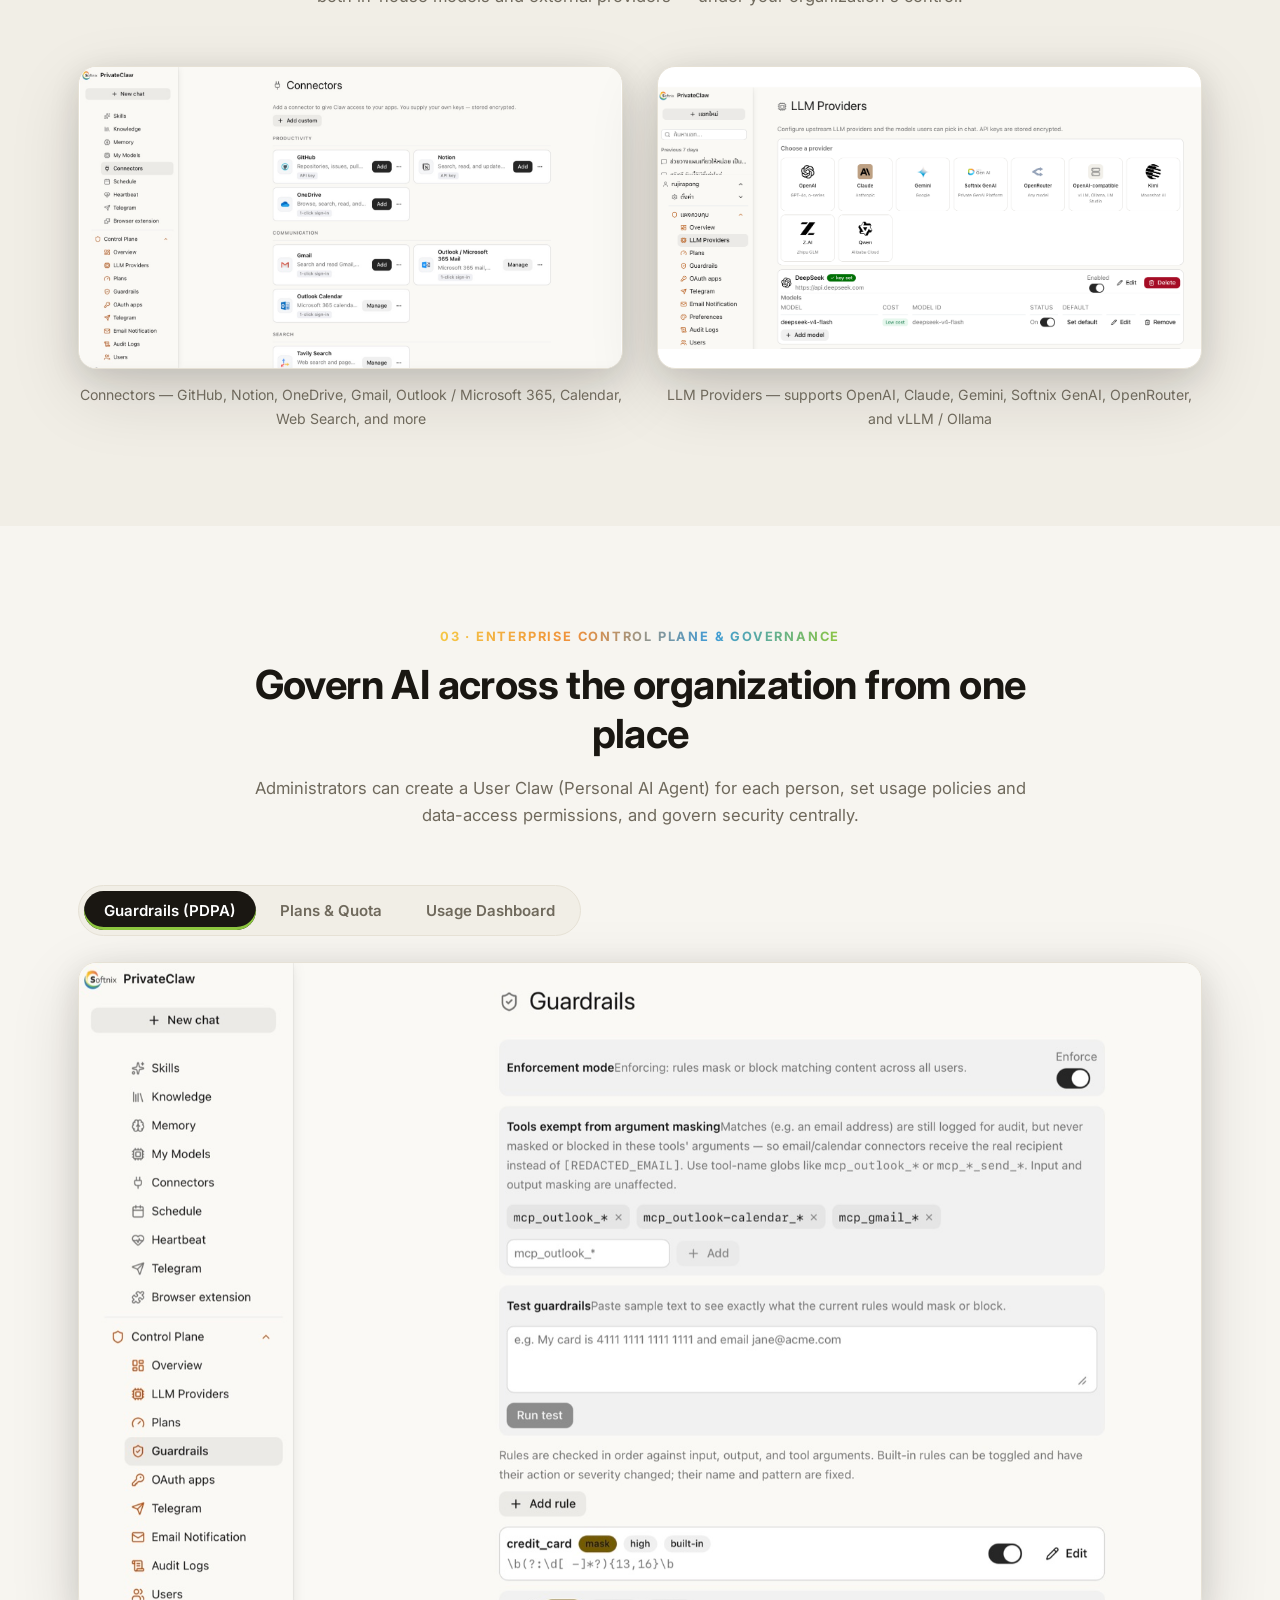
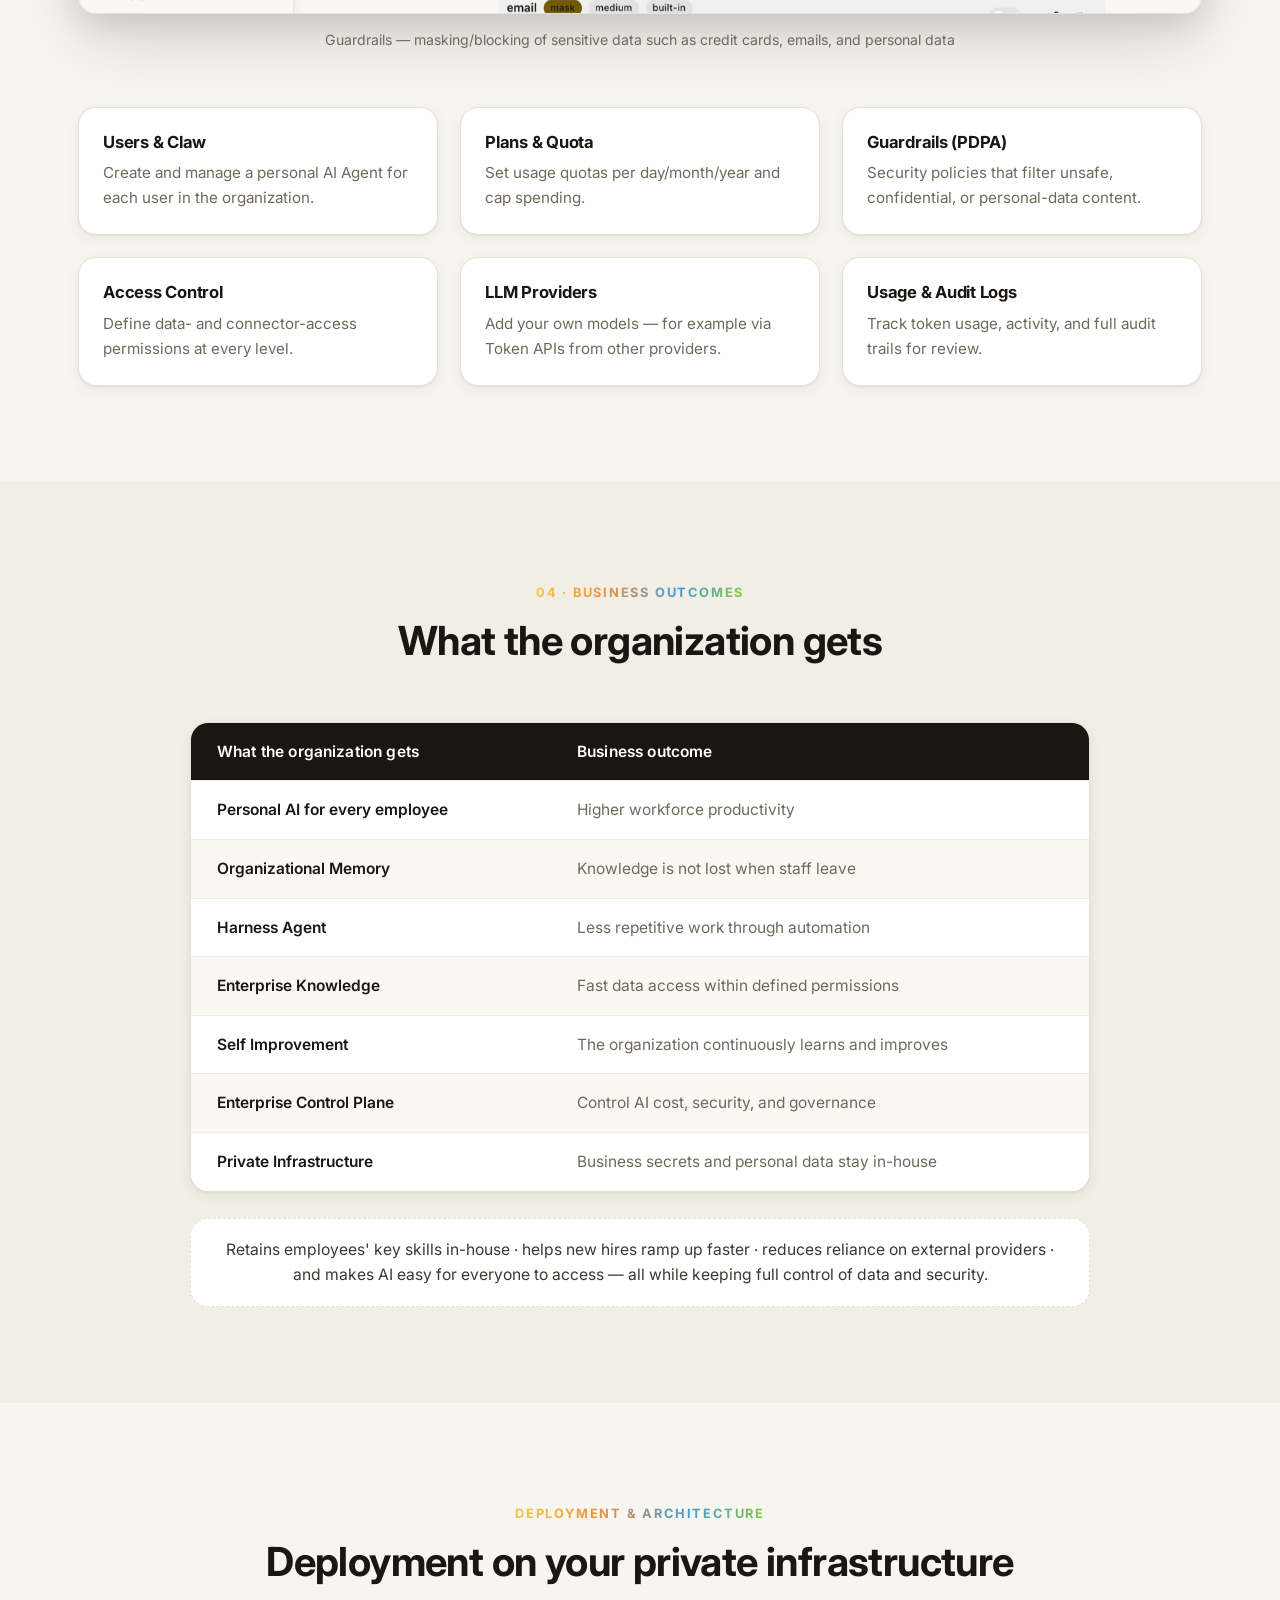
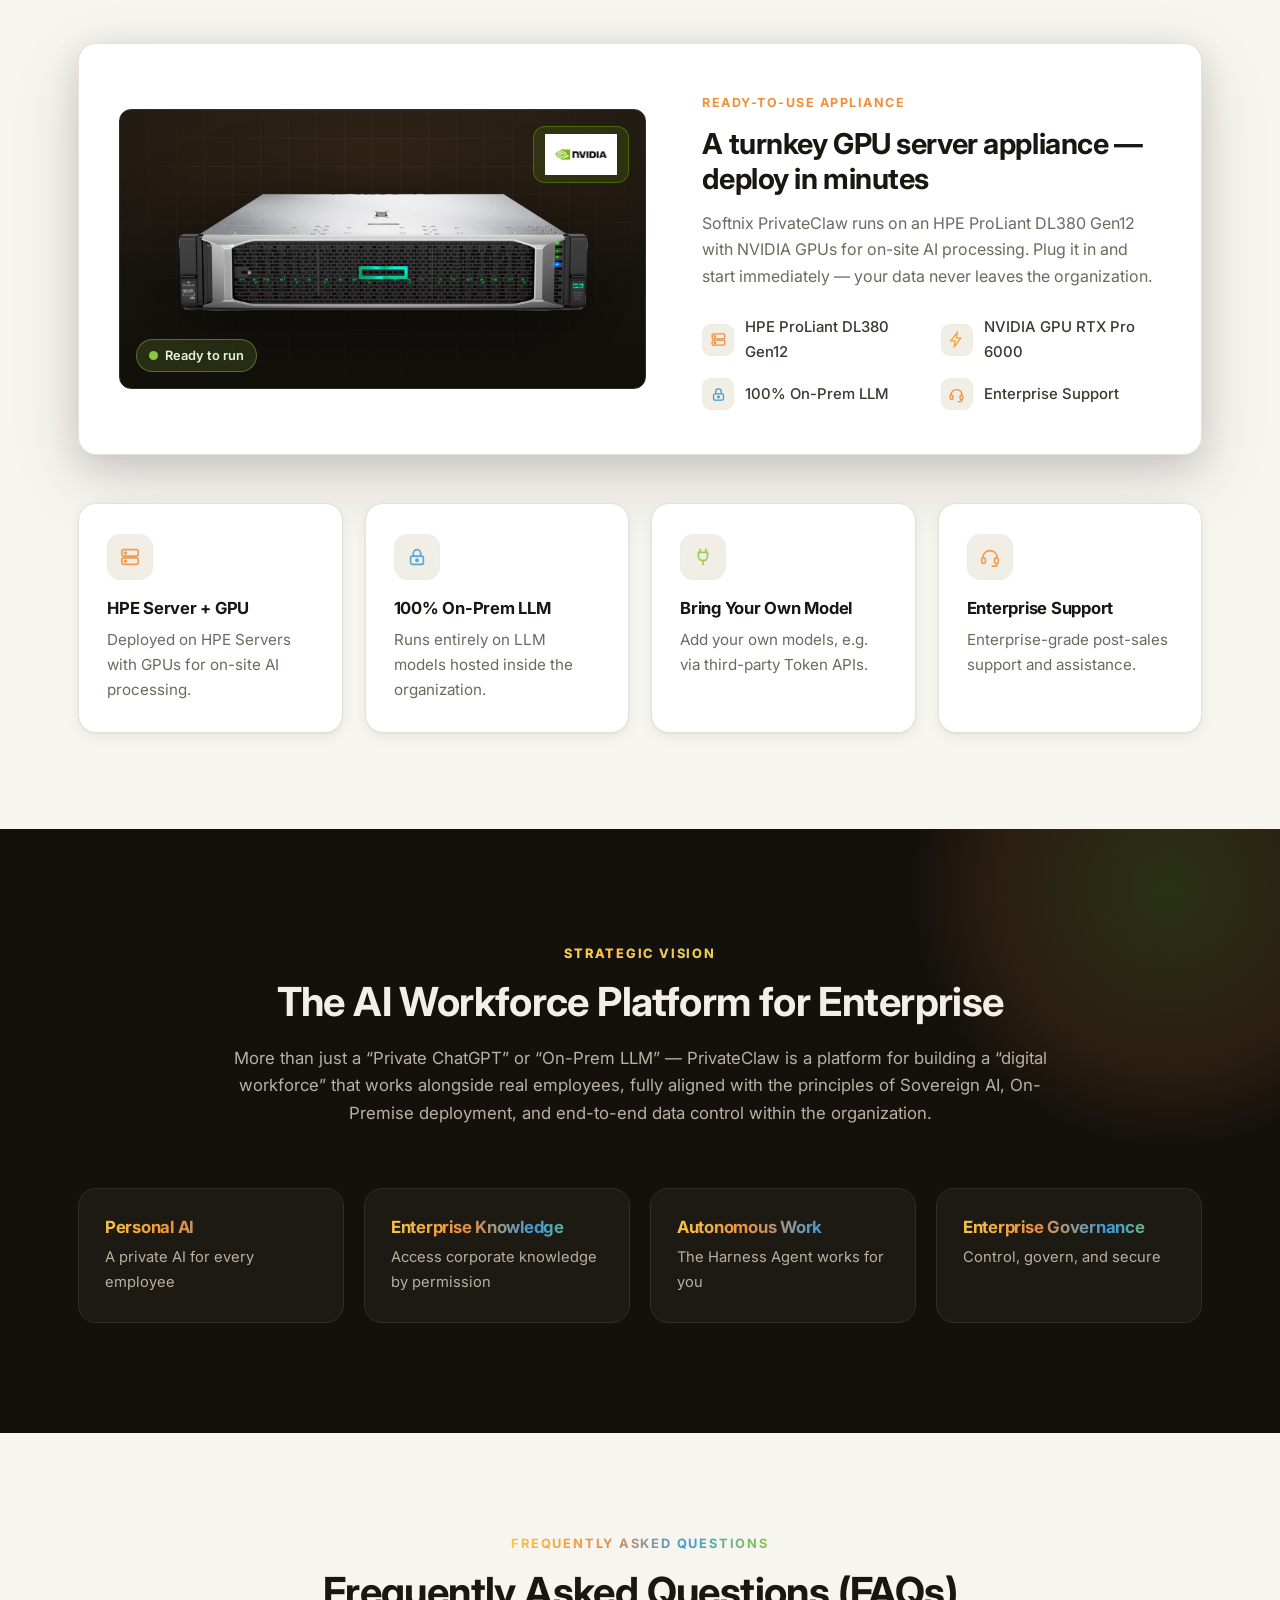
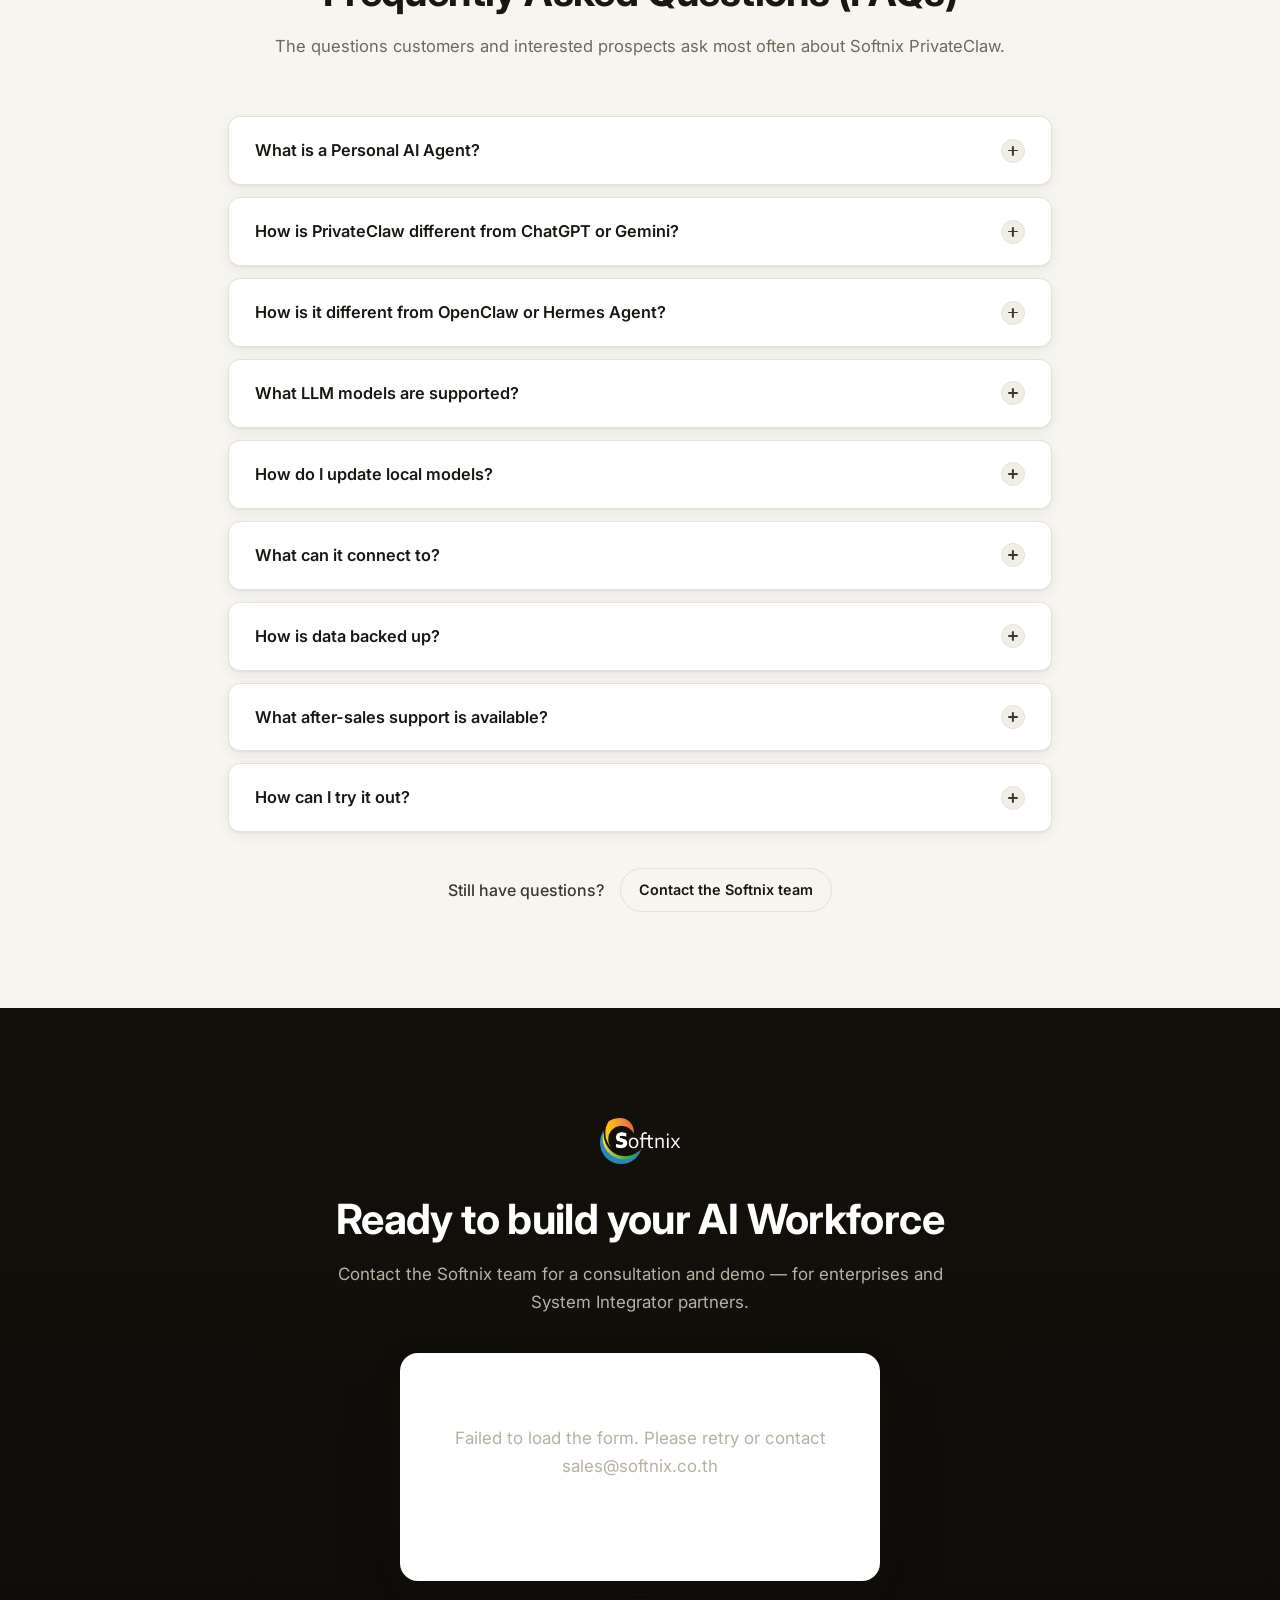
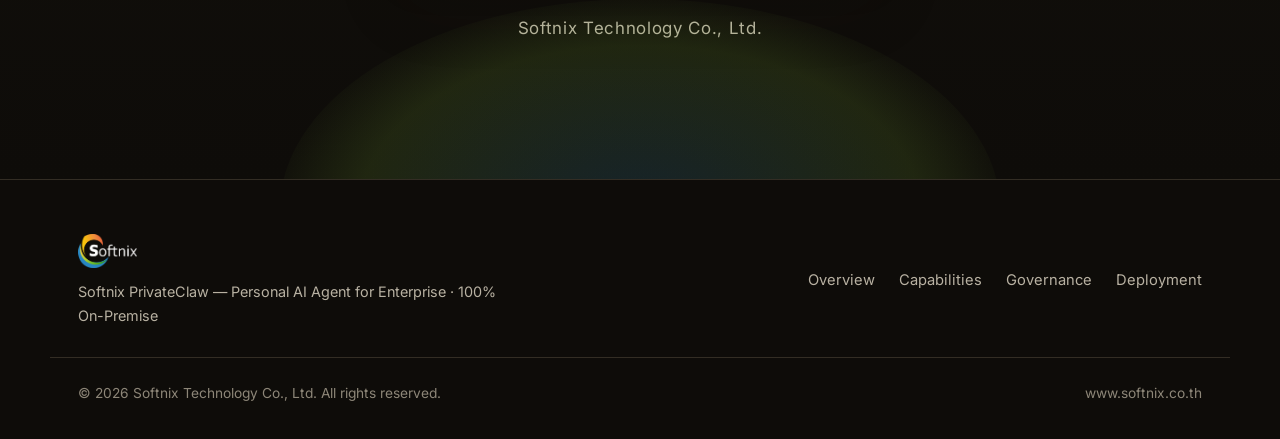
==== commit eab029f5: "Add Google Analytics 4 (G-41YGBK336F) to product landing." ====
--- a/public/index.html
+++ b/public/index.html
@@ -1,6 +1,15 @@
 <!DOCTYPE html>
 <html lang="th">
 <head>
+<!-- Google tag (gtag.js) -->
+<script async src="https://www.googletagmanager.com/gtag/js?id=G-41YGBK336F"></script>
+<script>
+  window.dataLayer = window.dataLayer || [];
+  function gtag(){dataLayer.push(arguments);}
+  gtag('js', new Date());
+  gtag('config', 'G-41YGBK336F');
+</script>
+
   <meta charset="UTF-8" />
   <meta name="viewport" content="width=device-width, initial-scale=1.0" />
   <title>Softnix PrivateClaw — The AI Workforce Platform for Enterprise · 100% On-Premise</title>
@@ -57,7 +66,7 @@
           <h1 class="hero__title" data-i18n="hero.title">The AI Workforce Platform <br />for Enterprise</h1>
           <p class="hero__subtitle" data-i18n="hero.subtitle">สร้าง “พนักงานดิจิทัล” ที่ทำงานร่วมกับพนักงานจริงในองค์กร — AI Agent ส่วนตัวสำหรับพนักงานทุกคน ทำงานภายในองค์กรแบบ 100% On-Premise เข้าถึงข้อมูลองค์กรอย่างปลอดภัย รักษาความลับของธุรกิจไว้ภายในองค์กรอย่างครบวงจร</p>
           <div class="hero__cta">
-            <a href="assets/Softnix_PrivateClaw_Datasheet_TH.pdf" download id="heroDatasheetLink" class="btn btn--primary" data-i18n="hero.cta1">ดาวน์โหลด Datasheet</a>
+            <a href="assets/Softnix_PrivateClaw_Datasheet_TH.pdf" id="heroDatasheetLink" class="btn btn--primary js-datasheet-download" data-i18n="hero.cta1">ดาวน์โหลด Datasheet</a>
             <a href="#overview" class="btn btn--ghost" data-i18n="hero.cta2">ดูความสามารถของผลิตภัณฑ์</a>
           </div>
           <div class="hero__meta">
--- a/public/styles.css
+++ b/public/styles.css
@@ -844,6 +844,48 @@
 .cta__hs-form .hs-form-iframe { min-height: 480px; }
 .cta__hs-form-loading { color: var(--muted); font-size: 0.92rem; text-align: center; padding: 40px 0; }
 .cta__hs-form-error { color: #c0392b; font-size: 0.92rem; text-align: center; padding: 40px 0; }
+
+/* ---------------- Lead-gated datasheet download modal ---------------- */
+.lead-dl-modal {
+  position: fixed; inset: 0; z-index: 400;
+  display: none; align-items: center; justify-content: center;
+  padding: 20px;
+}
+.lead-dl-modal.open { display: flex; }
+.lead-dl-backdrop {
+  position: absolute; inset: 0;
+  background: rgba(20, 17, 12, .78);
+  backdrop-filter: blur(6px); -webkit-backdrop-filter: blur(6px);
+}
+.lead-dl-dialog {
+  position: relative; z-index: 1;
+  width: min(480px, 100%);
+  max-height: min(90vh, 720px);
+  overflow: auto;
+  background: var(--surface);
+  border-radius: var(--radius);
+  box-shadow: var(--shadow-lg);
+  padding: 28px 24px 24px;
+}
+.lead-dl-close {
+  position: absolute; top: 12px; right: 12px;
+  width: 36px; height: 36px; border-radius: 50%;
+  border: 1px solid var(--line); background: var(--surface); color: var(--ink);
+  display: grid; place-items: center; cursor: pointer;
+}
+.lead-dl-close:hover { background: var(--bg-alt); border-color: var(--lime); color: var(--lime); }
+.lead-dl-title {
+  margin: 0 36px 8px 0;
+  font-size: 1.25rem; font-weight: 700; color: var(--ink); line-height: 1.35;
+}
+.lead-dl-sub {
+  margin: 0 0 18px; font-size: .92rem; color: var(--muted); line-height: 1.55;
+}
+.lead-dl-form { min-height: 120px; }
+.lead-dl-form iframe { max-width: 100% !important; }
+.lead-dl-note {
+  margin: 14px 0 0; font-size: .78rem; color: var(--muted);
+}
 
 /* ---------------- Footer ---------------- */
 .footer {
